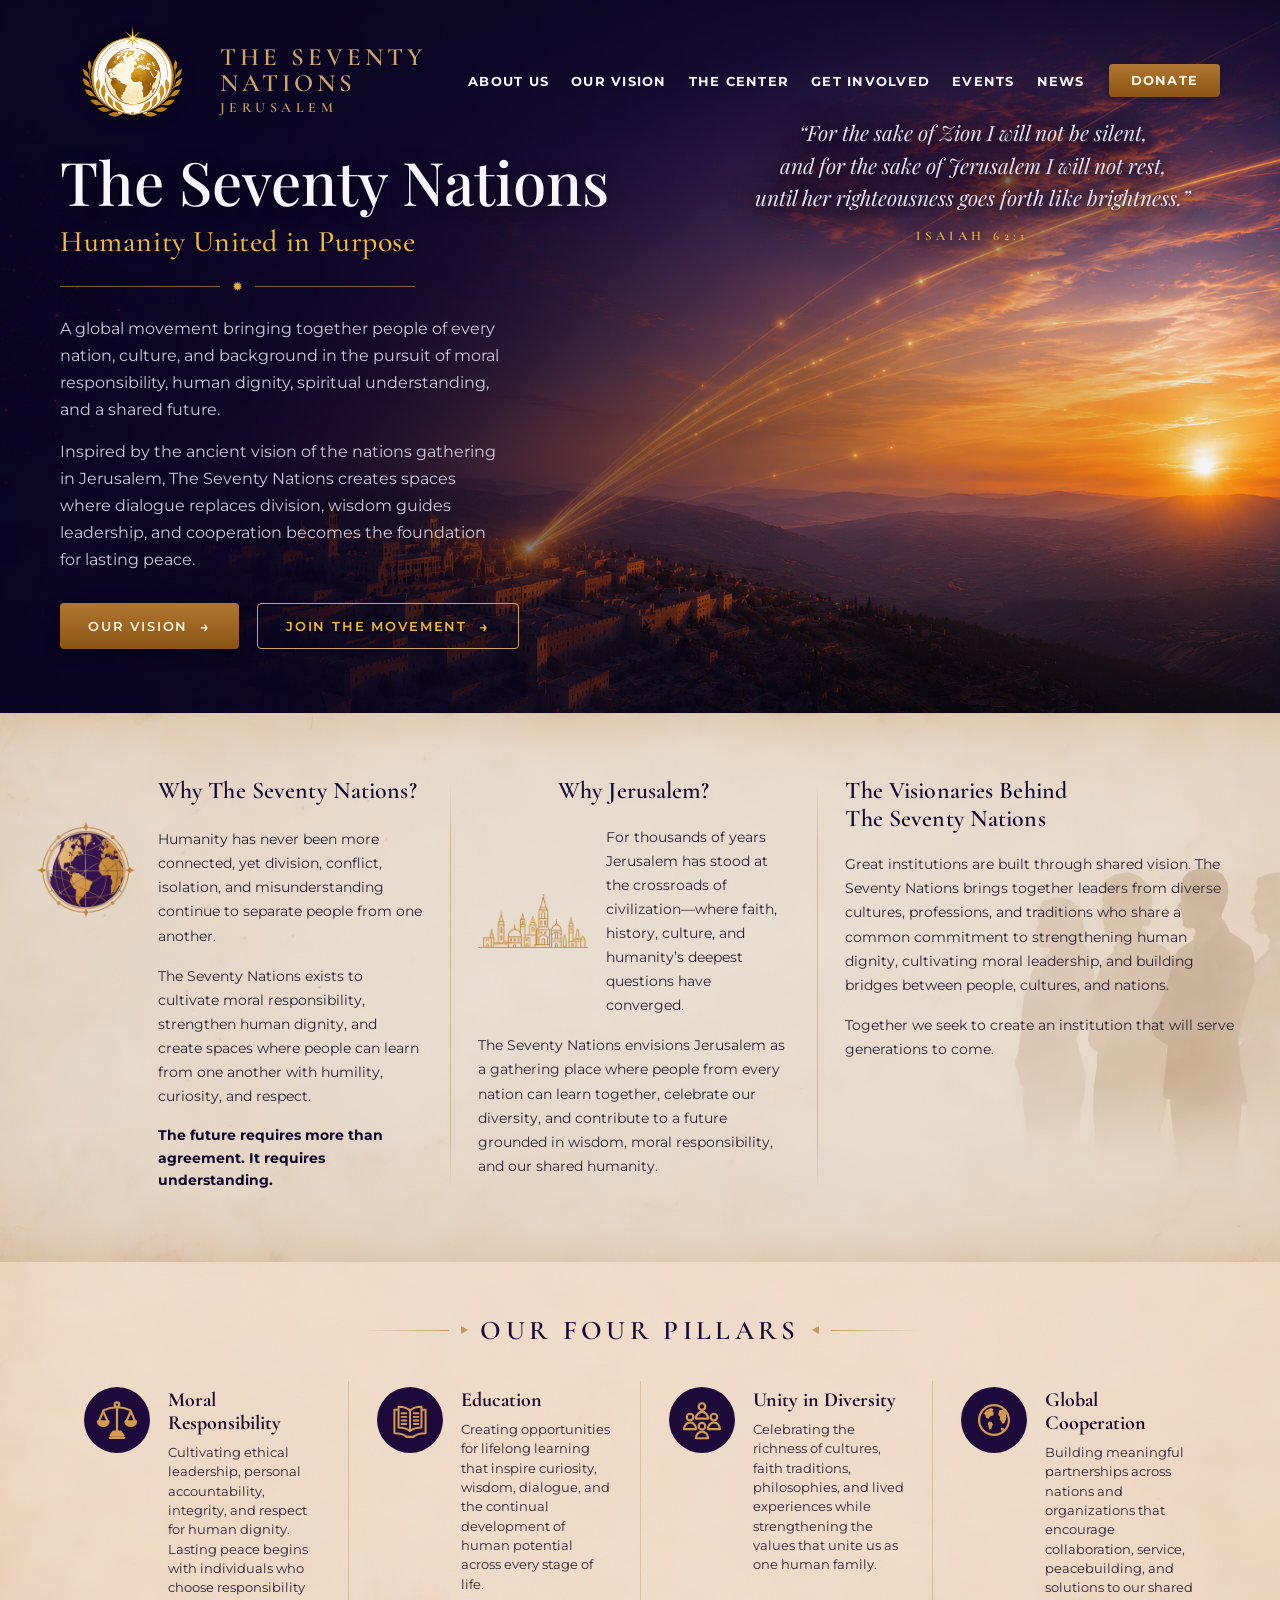
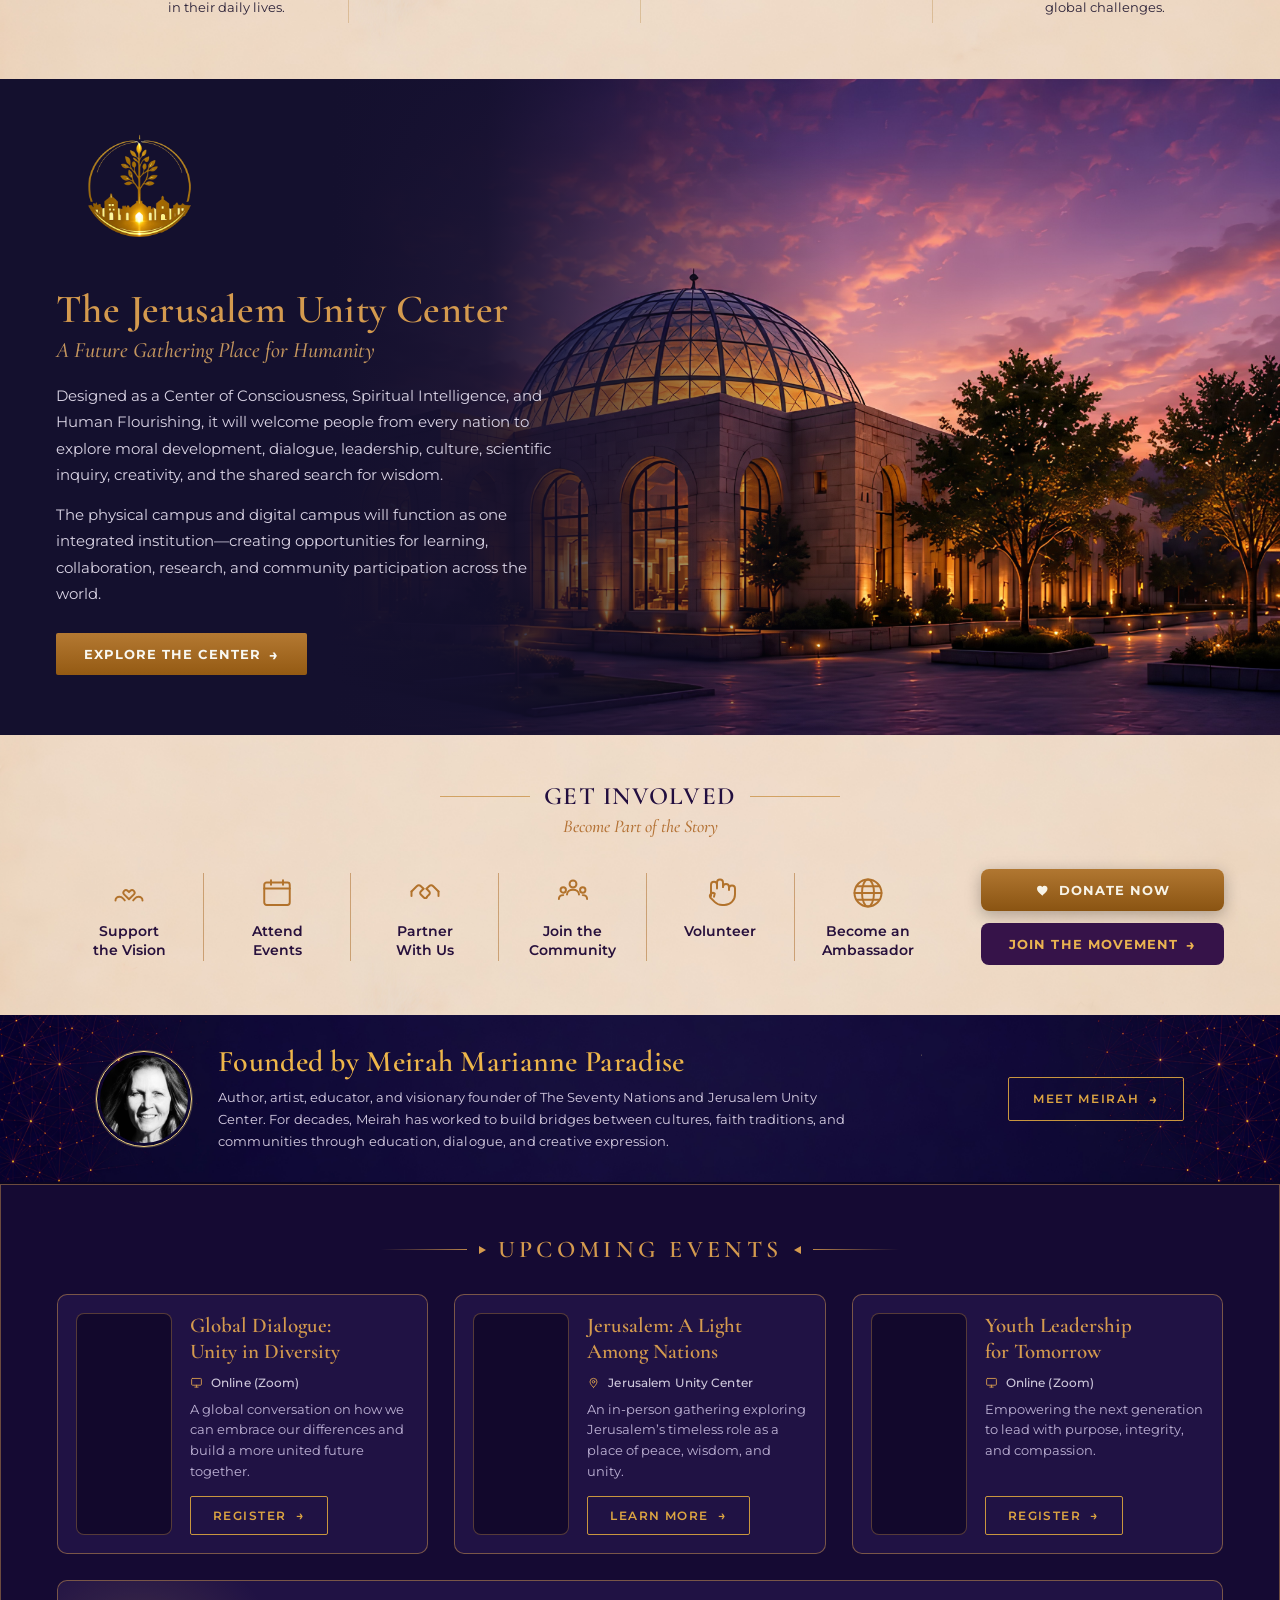
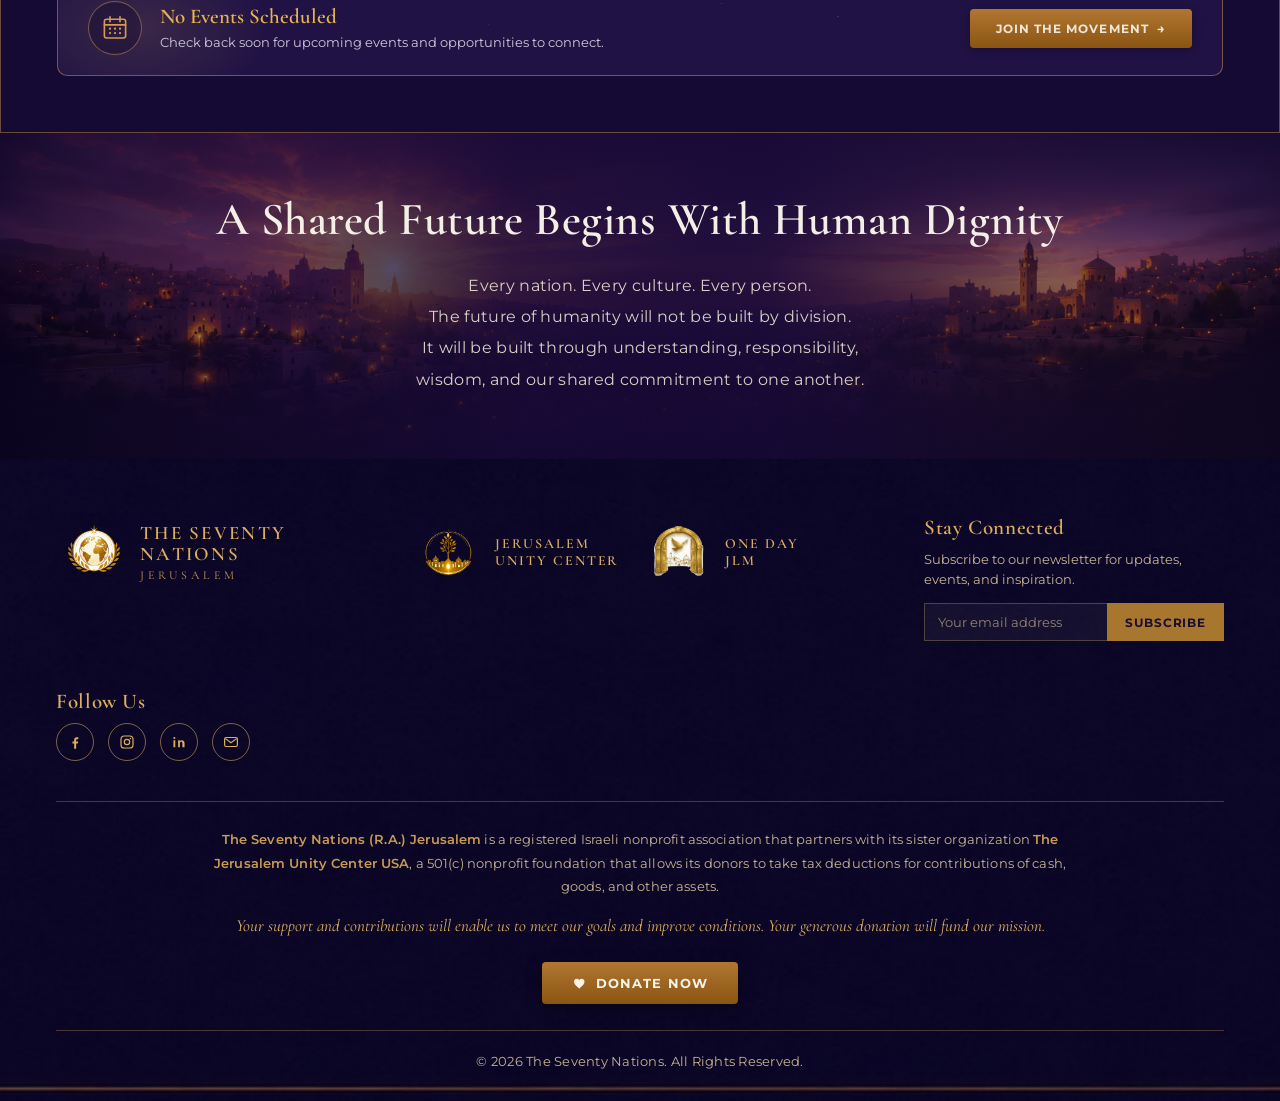
==== index.html @ e472b09e "favicon: install the emblem favicon + full icon set - Wire the client's assets/favicon.ico into the " ====
<!DOCTYPE html>
<html lang="en">
<head>
  <meta charset="UTF-8" />
  <meta name="viewport" content="width=device-width, initial-scale=1.0" />
  <title>The Seventy Nations &mdash; Humanity United in Purpose</title>

  <!-- Favicons -->
  <link rel="icon" href="assets/favicon.ico" sizes="any" />
  <link rel="icon" type="image/png" sizes="32x32" href="assets/favicon-32x32.png" />
  <link rel="icon" type="image/png" sizes="16x16" href="assets/favicon-16x16.png" />
  <link rel="apple-touch-icon" sizes="180x180" href="assets/apple-touch-icon.png" />
  <link rel="manifest" href="assets/site.webmanifest" />
  <meta name="theme-color" content="#0A0522" />

  <link rel="preconnect" href="https://fonts.googleapis.com" />
  <link rel="preconnect" href="https://fonts.gstatic.com" crossorigin />
  <link href="https://fonts.googleapis.com/css2?family=Cormorant+Garamond:ital,wght@0,400;0,500;0,600;0,700;1,400;1,500&family=Playfair+Display:ital,wght@0,400;0,500;0,600;0,700;1,400;1,500&family=Montserrat:wght@400;500;600;700&display=swap" rel="stylesheet" />
  <link rel="stylesheet" href="style.css" />
</head>
<body>
  <!-- ===================== HEADER ===================== -->
  <header class="site-header">
    <a class="brand" href="#home">
      <img class="brand__emblem" src="assets/the-seventy-nations-transparent-logo.png" alt="The Seventy Nations emblem" />
      <span class="brand__text">
        <span class="brand__title">The Seventy<br />Nations</span>
        <span class="brand__sub">Jerusalem</span>
      </span>
    </a>

    <nav class="main-nav">
      <ul class="main-nav__list">
        <li><a href="#vision">About Us</a></li>
        <li><a href="#vision">Our Vision</a></li>
        <li><a href="#the-center">The Center</a></li>
        <li><a href="#get-involved">Get Involved</a></li>
        <!-- Events links to the on-page section below; News still to be confirmed -->
        <li><a href="#events">Events</a></li>
        <li><a href="#">News</a></li>
      </ul>
      <a class="btn-donate" href="https://theseventynations.org/donate-now/">Donate</a>
    </nav>
  </header>

  <!-- ===================== HERO ===================== -->
  <section class="hero" id="home">
    <div class="hero__overlay"></div>

    <figure class="hero__quote">
      <blockquote>
        &ldquo;For the sake of Zion I will not be silent,<br />
        and for the sake of Jerusalem I will not rest,<br />
        until her righteousness goes forth like brightness.&rdquo;
      </blockquote>
      <figcaption>Isaiah 62:1</figcaption>
    </figure>

    <div class="hero__content">
      <h1 class="hero__title">The Seventy Nations</h1>
      <p class="hero__subtitle">Humanity United in Purpose</p>
      <div class="hero__rule"><span></span></div>
      <p class="hero__lede">
        A global movement bringing together people of every nation,
        culture, and background in the pursuit of moral responsibility,
        human dignity, spiritual understanding, and a shared future.
      </p>
      <p class="hero__lede">
        Inspired by the ancient vision of the nations gathering in
        Jerusalem, The Seventy Nations creates spaces where dialogue
        replaces division, wisdom guides leadership, and cooperation
        becomes the foundation for lasting peace.
      </p>
      <div class="hero__actions">
        <a class="btn btn--solid" href="#vision">Our Vision <span class="btn__arrow">&rarr;</span></a>
        <a class="btn btn--ghost js-join-movement" href="#footer">Join the Movement <span class="btn__arrow">&rarr;</span></a>
      </div>
    </div>
  </section>

  <!-- ============= SECTION 2 — WHY / VISIONARIES (parchment) ============= -->
  <section class="why" id="vision">
    <div class="why__inner">

      <!-- ---------- COLUMN 1 : Why The Seventy Nations? ---------- -->
      <div class="why__col why__col--globe">
        <h2 class="why__title why__title--globe">Why The Seventy Nations?</h2>
        <span class="why__icon why__icon--globe" aria-hidden="true">
          <img src="assets/why-the-seventy-nations-icon.png" alt="">
        </span>
        <div class="why__text">
          <p class="why__p">Humanity has never been more connected, yet division, conflict, isolation, and misunderstanding continue to separate people from one another.</p>
          <p class="why__p">The Seventy Nations exists to cultivate moral responsibility, strengthen human dignity, and create spaces where people can learn from one another with humility, curiosity, and respect.</p>
          <p class="why__emph">The future requires more than agreement. It requires understanding.</p>
        </div>
      </div>

      <!-- ---------- COLUMN 2 : Why Jerusalem? ---------- -->
      <div class="why__col why__col--jlm">
        <h2 class="why__title why__title--centered">Why Jerusalem?</h2>
        <div class="why__lede">
          <span class="why__icon why__icon--skyline" aria-hidden="true">
            <img src="assets/why-jerusalem-icon.png" alt="">
          </span>
          <p class="why__p">For thousands of years Jerusalem has stood at the crossroads of civilization&mdash;where faith, history, culture, and humanity&rsquo;s deepest questions have converged.</p>
        </div>
        <p class="why__p">The Seventy Nations envisions Jerusalem as a gathering place where people from every nation can learn together, celebrate our diversity, and contribute to a future grounded in wisdom, moral responsibility, and our shared humanity.</p>
      </div>

      <!-- ---------- COLUMN 3 : The Visionaries ---------- -->
      <div class="why__col">
        <h2 class="why__title">The Visionaries Behind<br>The Seventy Nations</h2>
        <div class="why__body">
          <p class="why__p">Great institutions are built through shared vision. The Seventy Nations brings together leaders from diverse cultures, professions, and traditions who share a common commitment to strengthening human dignity, cultivating moral leadership, and building bridges between people, cultures, and nations.</p>
          <p class="why__p">Together we seek to create an institution that will serve generations to come.</p>
        </div>
      </div>

    </div>
  </section>

  <!-- ====== SECTION 2C — OUR FOUR PILLARS (light parchment) ====== -->
  <section class="pillars" id="pillars">
    <div class="pillars__inner">

      <div class="pillars__head">
        <span class="pillars__line"></span>
        <span class="pillars__tip pillars__tip--r" aria-hidden="true"></span>
        <h2 class="pillars__title">Our Four Pillars</h2>
        <span class="pillars__tip pillars__tip--l" aria-hidden="true"></span>
        <span class="pillars__line"></span>
      </div>

      <ul class="pillars__grid">

        <!-- 1. Moral Responsibility — scales -->
        <li class="pillars__item">
          <span class="pillars__badge" aria-hidden="true">
            <svg viewBox="0 0 48 48" fill="none" stroke="currentColor" stroke-width="2.4" stroke-linecap="round" stroke-linejoin="round">
              <circle cx="24" cy="7.2" r="2.5"/>
              <path d="M24 9.7v27"/>
              <path d="M9 13.5c5-2.3 10-3.4 15-3.4s10 1.1 15 3.4"/>
              <path d="M9 14.5 4.2 25.5M9 14.5l4.8 11"/>
              <path d="M39 14.5l-4.8 11M39 14.5l4.8 11"/>
              <path d="M3.2 25.5a5.8 4.9 0 0 0 11.6 0Z" fill="currentColor"/>
              <path d="M33.2 25.5a5.8 4.9 0 0 0 11.6 0Z" fill="currentColor"/>
              <path d="M20 36.7h8l3 4.3H17Z" fill="currentColor"/>
              <path d="M16 43.4h16"/>
            </svg>
          </span>
          <div class="pillars__text">
            <h3 class="pillars__name">Moral Responsibility</h3>
            <p class="pillars__desc">Cultivating ethical leadership, personal accountability, integrity, and respect for human dignity. Lasting peace begins with individuals who choose responsibility in their daily lives.</p>
          </div>
        </li>

        <!-- 2. Education — open book -->
        <li class="pillars__item">
          <span class="pillars__badge" aria-hidden="true">
            <svg viewBox="0 0 48 48" fill="none" stroke="currentColor" stroke-width="2.2" stroke-linecap="round" stroke-linejoin="round">
              <path d="M24 13.5c-3.3-2.8-7.8-3.9-12.5-3.9v22.6c4.7 0 9.2 1.1 12.5 3.9 3.3-2.8 7.8-3.9 12.5-3.9V9.6c-4.7 0-9.2 1.1-12.5 3.9Z"/>
              <path d="M24 13.5v22.6"/>
              <path d="M11 12.7H7v25.8c5.6 0 10.4 1.2 13.6 3.9h6.8c3.2-2.7 8-3.9 13.6-3.9V12.7h-4"/>
              <g fill="currentColor" stroke="none">
                <rect x="13.8" y="15.6" width="7.2" height="2.1" rx="1"/>
                <rect x="13.8" y="19.5" width="7.2" height="2.1" rx="1"/>
                <rect x="13.8" y="23.4" width="7.2" height="2.1" rx="1"/>
                <rect x="13.8" y="27.3" width="7.2" height="2.1" rx="1"/>
                <rect x="27" y="15.6" width="7.2" height="2.1" rx="1"/>
                <rect x="27" y="19.5" width="7.2" height="2.1" rx="1"/>
                <rect x="27" y="23.4" width="7.2" height="2.1" rx="1"/>
                <rect x="27" y="27.3" width="7.2" height="2.1" rx="1"/>
              </g>
            </svg>
          </span>
          <div class="pillars__text">
            <h3 class="pillars__name">Education</h3>
            <p class="pillars__desc">Creating opportunities for lifelong learning that inspire curiosity, wisdom, dialogue, and the continual development of human potential across every stage of life.</p>
          </div>
        </li>

        <!-- 3. Unity in Diversity — people / group -->
        <li class="pillars__item">
          <span class="pillars__badge" aria-hidden="true">
            <svg viewBox="0 0 48 48" fill="none" stroke="currentColor" stroke-width="2.4" stroke-linecap="round" stroke-linejoin="round">
              <circle cx="24" cy="9.3" r="3.6"/>
              <path d="M17.4 22.4a6.6 7.2 0 0 1 13.2 0Z"/>
              <circle cx="11" cy="20.8" r="3.6"/>
              <path d="M4.4 33.9a6.6 7.2 0 0 1 13.2 0Z"/>
              <circle cx="37" cy="20.8" r="3.6"/>
              <path d="M30.4 33.9a6.6 7.2 0 0 1 13.2 0Z"/>
              <circle cx="24" cy="30.8" r="3.6"/>
              <path d="M17.4 43.9a6.6 7.2 0 0 1 13.2 0Z"/>
            </svg>
          </span>
          <div class="pillars__text">
            <h3 class="pillars__name">Unity in Diversity</h3>
            <p class="pillars__desc">Celebrating the richness of cultures, faith traditions, philosophies, and lived experiences while strengthening the values that unite us as one human family.</p>
          </div>
        </li>

        <!-- 4. Global Cooperation — globe -->
        <li class="pillars__item">
          <span class="pillars__badge" aria-hidden="true">
            <svg viewBox="0 0 48 48" fill="none" stroke="currentColor" stroke-width="2.4" stroke-linecap="round" stroke-linejoin="round">
              <circle cx="24" cy="24" r="16.3"/>
              <g fill="currentColor" stroke="none">
                <path d="M13.5 16c1.8-2.6 4.5-4.5 7.6-5.2l2.4 1.8-1.2 2.2 1.6 1.6-.9 2.8-3.3.9-1.8 2.6-2.8-1.1-.4-2.7-1.9-1.7Z"/>
                <path d="M18.5 25.5l3 .7 1.1 2.8-1.4 3.9-2.1 1.8-1.1-3.9-.5-2.8Z"/>
                <path d="M29.5 13.5l3.8-.9 3.1 2.1 1.5 3.1-1.1 1 .8 2.6-1.7 5-2.6 1.9-1.2-2.9-1.9-1.7.5-3.1-2.2-2.7 1-2.6Z"/>
                <path d="M31.5 32.8l2.4-.4 1.2 1.5-.8 1.9-2.4-.3Z"/>
              </g>
            </svg>
          </span>
          <div class="pillars__text">
            <h3 class="pillars__name">Global Cooperation</h3>
            <p class="pillars__desc">Building meaningful partnerships across nations and organizations that encourage collaboration, service, peacebuilding, and solutions to our shared global challenges.</p>
          </div>
        </li>

      </ul>
    </div>
  </section>

  <!-- ============= SECTION 3 — JERUSALEM UNITY CENTER ============= -->
  <section class="center" id="the-center">
    <div class="center__inner">
      <div class="center__panel">
        <span class="center__badge">
          <img src="assets/unity-center-transparent.png" alt="Jerusalem Unity Center" />
        </span>
        <h2 class="center__title">The Jerusalem Unity Center</h2>
        <p class="center__subtitle">A Future Gathering Place for Humanity</p>
        <p class="center__text">Designed as a Center of Consciousness, Spiritual Intelligence, and Human Flourishing, it will welcome people from every nation to explore moral development, dialogue, leadership, culture, scientific inquiry, creativity, and the shared search for wisdom.</p>
        <p class="center__text">The physical campus and digital campus will function as one integrated institution&mdash;creating opportunities for learning, collaboration, research, and community participation across the world.</p>
        <a class="center__btn" href="#the-center">Explore the Center <span class="center__btn-arrow">&rarr;</span></a>
      </div>
    </div>
  </section>

  <!-- ============= SECTION 4 — GET INVOLVED ============= -->
  <section class="involve" id="get-involved">
    <div class="involve__inner">

      <div class="involve__head">
        <span class="involve__line involve__line--l"></span>
        <h2 class="involve__title">Get Involved</h2>
        <span class="involve__line involve__line--r"></span>
      </div>
      <p class="involve__sub">Become Part of the Story</p>

      <div class="involve__row">
        <ul class="involve__items">
          <li class="involve__item">
            <span class="involve__icon">
              <svg viewBox="0 0 24 24" fill="none" stroke="currentColor" stroke-width="1.3" stroke-linecap="round" stroke-linejoin="round" aria-hidden="true">
                <path d="M12 11.4 11.1 10.5a1.7 1.7 0 0 0-2.4 2.4L12 16.2l3.3-3.3a1.7 1.7 0 0 0-2.4-2.4L12 11.4Z"/>
                <path d="M3 17c0-1.5 1.2-2.5 2.6-2.5 1 0 1.8.4 2.4 1.1l1.2 1.3M21 17c0-1.5-1.2-2.5-2.6-2.5-1 0-1.8.4-2.4 1.1l-1.2 1.3"/>
              </svg>
            </span>
            <span class="involve__label">Support<br>the Vision</span>
          </li>

          <li class="involve__item">
            <span class="involve__icon">
              <svg viewBox="0 0 24 24" fill="none" stroke="currentColor" stroke-width="1.3" stroke-linecap="round" stroke-linejoin="round" aria-hidden="true">
                <rect x="3.5" y="5" width="17" height="15" rx="1.6"/>
                <line x1="3.5" y1="9" x2="20.5" y2="9"/>
                <line x1="8" y1="3.5" x2="8" y2="6.5"/>
                <line x1="16" y1="3.5" x2="16" y2="6.5"/>
              </svg>
            </span>
            <span class="involve__label">Attend<br>Events</span>
          </li>

          <li class="involve__item">
            <span class="involve__icon">
              <svg viewBox="0 0 24 24" fill="none" stroke="currentColor" stroke-width="1.3" stroke-linecap="round" stroke-linejoin="round" aria-hidden="true">
                <path d="M3 11 6.5 7.5a2 2 0 0 1 2.8 0L11 9.2"/>
                <path d="M21 11 17.5 7.5a2 2 0 0 0-2.8 0L13 9.2"/>
                <path d="M11 9.2 9.2 11a1.4 1.4 0 0 0 0 2l2 2a1.4 1.4 0 0 0 2 0"/>
                <path d="M13 9.2 14.8 11a1.4 1.4 0 0 1 0 2l-1.6 1.6"/>
                <line x1="3" y1="11" x2="3" y2="14"/>
                <line x1="21" y1="11" x2="21" y2="14"/>
              </svg>
            </span>
            <span class="involve__label">Partner<br>With Us</span>
          </li>

          <li class="involve__item">
            <span class="involve__icon">
              <svg viewBox="0 0 24 24" fill="none" stroke="currentColor" stroke-width="1.3" stroke-linecap="round" stroke-linejoin="round" aria-hidden="true">
                <circle cx="12" cy="6" r="2.3"/>
                <path d="M8 13c0-2 1.8-3.2 4-3.2s4 1.2 4 3.2"/>
                <circle cx="5.5" cy="10" r="1.8"/>
                <path d="M2.6 16c0-1.6 1.2-2.6 2.9-2.6"/>
                <circle cx="18.5" cy="10" r="1.8"/>
                <path d="M21.4 16c0-1.6-1.2-2.6-2.9-2.6"/>
              </svg>
            </span>
            <span class="involve__label">Join the<br>Community</span>
          </li>

          <li class="involve__item">
            <span class="involve__icon">
              <svg viewBox="0 0 24 24" fill="none" stroke="currentColor" stroke-width="1.3" stroke-linecap="round" stroke-linejoin="round" aria-hidden="true">
                <path d="M18 10V8a2 2 0 0 0-2-2 2 2 0 0 0-2 2"/>
                <path d="M14 8V5a2 2 0 0 0-2-2 2 2 0 0 0-2 2v3"/>
                <path d="M10 9V6.5a2 2 0 0 0-2-2 2 2 0 0 0-2 2V14"/>
                <path d="M18 9a2 2 0 1 1 4 0v4a7 7 0 0 1-7 7h-1.5c-2.3 0-3.7-.7-4.9-1.9l-2.9-2.9a2 2 0 0 1 2.8-2.8L8 14.5"/>
              </svg>
            </span>
            <span class="involve__label">Volunteer</span>
          </li>

          <li class="involve__item">
            <span class="involve__icon">
              <svg viewBox="0 0 24 24" fill="none" stroke="currentColor" stroke-width="1.3" stroke-linecap="round" stroke-linejoin="round" aria-hidden="true">
                <circle cx="12" cy="12" r="9"/>
                <ellipse cx="12" cy="12" rx="4" ry="9"/>
                <line x1="3" y1="12" x2="21" y2="12"/>
                <path d="M4.5 7.5h15M4.5 16.5h15"/>
              </svg>
            </span>
            <span class="involve__label">Become an<br>Ambassador</span>
          </li>
        </ul>

        <div class="involve__actions">
          <a class="involve__donate" href="https://theseventynations.org/donate-now/">
            <svg class="donate-heart" viewBox="0 0 24 24" fill="currentColor" aria-hidden="true"><path d="M12 20.3l-1.4-1.3C6 14.9 3.2 12.3 3.2 9.1 3.2 6.5 5.2 4.5 7.8 4.5c1.5 0 2.9.7 3.8 1.8.9-1.1 2.3-1.8 3.8-1.8 2.6 0 4.6 2 4.6 4.6 0 3.2-2.8 5.8-7.4 9.9L12 20.3Z"/></svg>
            Donate Now
          </a>
          <a class="involve__btn js-join-movement" href="#footer">Join the Movement <span class="involve__btn-arrow">&rarr;</span></a>
        </div>
      </div>

    </div>
  </section>

  <!-- ============ SECTION 4.5 : FOUNDER STRIP — MEIRAH ============ -->
  <section class="founder" id="meirah">
    <div class="founder__inner">
      <div class="founder__main">
        <div class="founder__photo">
          <img src="assets/meirah-new-profile.png" alt="Meirah Marianne Paradise" loading="lazy" style="object-fit: cover; object-position: center 15%;">
        </div>
        <div class="founder__text">
          <h2 class="founder__title">Founded by Meirah Marianne Paradise</h2>
          <p class="founder__desc">Author, artist, educator, and visionary founder of The Seventy Nations and Jerusalem Unity Center. For decades, Meirah has worked to build bridges between cultures, faith traditions, and communities through education, dialogue, and creative expression.</p>
        </div>
      </div>
      <a class="founder__btn" href="https://meirah.org/" target="_blank" rel="noopener noreferrer">MEET MEIRAH <span class="founder__btn-arrow">&rarr;</span></a>
    </div>
  </section>

  <!-- ============ SECTION 4.75 : EVENTS ============ -->
  <section class="events" id="events">
    <div class="events__inner">

      <div class="events__head">
        <span class="events__line"></span>
        <span class="events__tip events__tip--r" aria-hidden="true"></span>
        <h2 class="events__title">Upcoming Events</h2>
        <span class="events__tip events__tip--l" aria-hidden="true"></span>
        <span class="events__line"></span>
      </div>

      <!-- Event cards (per assets/even-section-mockup.jpeg) -->
      <ul class="events__grid">

        <li class="events__card">
          <div class="events__tile events__tile--dialogue" aria-hidden="true"></div>
          <div class="events__body">
            <h3 class="events__name">Global Dialogue:<br>Unity in Diversity</h3>
            <ul class="events__meta">
              <li>
                <svg viewBox="0 0 24 24" fill="none" stroke="currentColor" stroke-width="1.7" stroke-linecap="round" stroke-linejoin="round" aria-hidden="true"><rect x="3" y="4.5" width="18" height="12.5" rx="1.6"/><line x1="9" y1="20.5" x2="15" y2="20.5"/><line x1="12" y1="17" x2="12" y2="20.5"/></svg>
                Online (Zoom)
              </li>
            </ul>
            <p class="events__desc">A global conversation on how we can embrace our differences and build a more united future together.</p>
            <a class="events__cta" href="#footer">Register <span class="events__cta-arrow">&rarr;</span></a>
          </div>
        </li>

        <li class="events__card">
          <div class="events__tile events__tile--jerusalem" aria-hidden="true"></div>
          <div class="events__body">
            <h3 class="events__name">Jerusalem: A Light<br>Among Nations</h3>
            <ul class="events__meta">
              <li>
                <svg viewBox="0 0 24 24" fill="none" stroke="currentColor" stroke-width="1.7" stroke-linecap="round" stroke-linejoin="round" aria-hidden="true"><path d="M12 21s-6.5-5.6-6.5-10.2A6.5 6.5 0 0 1 12 4.3a6.5 6.5 0 0 1 6.5 6.5C18.5 15.4 12 21 12 21Z"/><circle cx="12" cy="10.6" r="2.3"/></svg>
                Jerusalem Unity Center
              </li>
            </ul>
            <p class="events__desc">An in-person gathering exploring Jerusalem&rsquo;s timeless role as a place of peace, wisdom, and unity.</p>
            <a class="events__cta" href="#footer">Learn More <span class="events__cta-arrow">&rarr;</span></a>
          </div>
        </li>

        <li class="events__card">
          <div class="events__tile events__tile--youth" aria-hidden="true"></div>
          <div class="events__body">
            <h3 class="events__name">Youth Leadership<br>for Tomorrow</h3>
            <ul class="events__meta">
              <li>
                <svg viewBox="0 0 24 24" fill="none" stroke="currentColor" stroke-width="1.7" stroke-linecap="round" stroke-linejoin="round" aria-hidden="true"><rect x="3" y="4.5" width="18" height="12.5" rx="1.6"/><line x1="9" y1="20.5" x2="15" y2="20.5"/><line x1="12" y1="17" x2="12" y2="20.5"/></svg>
                Online (Zoom)
              </li>
            </ul>
            <p class="events__desc">Empowering the next generation to lead with purpose, integrity, and compassion.</p>
            <a class="events__cta" href="#footer">Register <span class="events__cta-arrow">&rarr;</span></a>
          </div>
        </li>

      </ul>

      <!-- No-events bar (per mockup; shown alone when nothing is scheduled) -->
      <div class="events__none">
        <div class="events__none-info">
          <span class="events__none-icon" aria-hidden="true">
            <svg viewBox="0 0 24 24" fill="none" stroke="currentColor" stroke-width="1.3" stroke-linecap="round" stroke-linejoin="round">
              <rect x="3.5" y="5" width="17" height="15" rx="1.8"/>
              <line x1="3.5" y1="9.5" x2="20.5" y2="9.5"/>
              <line x1="8" y1="3" x2="8" y2="7"/>
              <line x1="16" y1="3" x2="16" y2="7"/>
              <g fill="currentColor" stroke="none">
                <circle cx="8" cy="12.5" r="0.9"/><circle cx="12" cy="12.5" r="0.9"/><circle cx="16" cy="12.5" r="0.9"/>
                <circle cx="8" cy="16" r="0.9"/><circle cx="12" cy="16" r="0.9"/><circle cx="16" cy="16" r="0.9"/>
              </g>
            </svg>
          </span>
          <div class="events__none-text">
            <h3 class="events__none-title">No Events Scheduled</h3>
            <p class="events__none-sub">Check back soon for upcoming events and opportunities to connect.</p>
          </div>
        </div>
        <a class="events__none-btn js-join-movement" href="#footer">
          Join the Movement <span class="events__cta-arrow">&rarr;</span>
        </a>
      </div>

    </div>
  </section>

  <!-- ============ SECTION 5 : A SHARED FUTURE BANNER ============ -->
  <section class="future" id="future">
    <div class="future__inner">
      <h2 class="future__title">A Shared Future Begins With Human Dignity</h2>
      <p class="future__text">
        Every nation. Every culture. Every person.<br>
        The future of humanity will not be built by division.<br>
        It will be built through understanding, responsibility,<br>
        wisdom, and our shared commitment to one another.
      </p>
    </div>
  </section>

  <!-- ===================== FOOTER ===================== -->
  <footer class="footer" id="footer">
    <div class="footer__inner">

      <!-- ---- Top row : four areas ---- -->
      <div class="footer__top">

        <!-- 1. Brand crest -->
        <div class="footer__brand">
          <span class="footer__crest" aria-hidden="true">
            <img src="assets/the-seventy-nations-transparent-logo.png" alt="" />
          </span>
          <span class="footer__brand-text">
            <span class="footer__brand-name">THE SEVENTY<br>NATIONS</span>
            <span class="footer__brand-sub">JERUSALEM</span>
          </span>
        </div>

        <!-- 2. Sub-brands -->
        <div class="footer__marks">
          <div class="footer__mark">
            <span class="footer__mark-icon" aria-hidden="true">
              <img src="assets/jerusalem-unity-center-transparent-logo.png" alt="" />
            </span>
            <span class="footer__mark-text">JERUSALEM<br>UNITY CENTER</span>
          </div>
          <div class="footer__mark">
            <span class="footer__mark-icon" aria-hidden="true">
              <img src="assets/one-day-jlm-transparent-logo.png" alt="" />
            </span>
            <span class="footer__mark-text">ONE DAY<br>JLM</span>
          </div>
        </div>

        <!-- 3. Stay Connected -->
        <div class="footer__connect">
          <h3 class="footer__label">Stay Connected</h3>
          <p class="footer__connect-text">Subscribe to our newsletter for updates,<br> events, and inspiration.</p>
          <div class="footer__subscribe">
            <input class="footer__input" type="email" placeholder="Your email address" aria-label="Your email address" />
            <button class="footer__sub-btn" type="button">SUBSCRIBE</button>
          </div>
        </div>

        <!-- 4. Follow Us -->
        <div class="footer__follow">
          <h3 class="footer__label">Follow Us</h3>
          <div class="footer__social">
            <a class="footer__social-btn" href="https://www.facebook.com/profile.php?id=61590501373845" target="_blank" rel="noopener noreferrer" aria-label="Facebook">
              <svg viewBox="0 0 24 24" width="16" height="16" fill="currentColor"><path d="M13.5 21v-7h2.3l.4-2.7h-2.7V9.5c0-.8.2-1.3 1.4-1.3h1.4V5.8c-.3 0-1.1-.1-2-.1-2 0-3.4 1.2-3.4 3.5v2H8.6V14h2.3v7h2.6Z"/></svg>
            </a>
            <a class="footer__social-btn" href="https://www.instagram.com/meirahlight" target="_blank" rel="noopener noreferrer" aria-label="Instagram">
              <svg viewBox="0 0 24 24" width="16" height="16" fill="none" stroke="currentColor" stroke-width="1.6"><rect x="4" y="4" width="16" height="16" rx="4.5"/><circle cx="12" cy="12" r="3.6"/><circle cx="16.6" cy="7.4" r="1" fill="currentColor" stroke="none"/></svg>
            </a>
            <a class="footer__social-btn" href="https://www.linkedin.com/in/meirah-marianne-paradise-b34072191/" target="_blank" rel="noopener noreferrer" aria-label="LinkedIn">
              <svg viewBox="0 0 24 24" width="16" height="16" fill="currentColor"><path d="M7 9.5H4.6V19H7V9.5ZM5.8 5.3a1.4 1.4 0 1 0 0 2.8 1.4 1.4 0 0 0 0-2.8ZM19.4 19v-5.2c0-2.8-1.5-4.1-3.5-4.1a3 3 0 0 0-2.7 1.5V9.5H10.8c0 .7 0 9.5 0 9.5h2.4v-5.3c0-.3 0-.6.1-.8.2-.5.7-1.1 1.6-1.1 1.1 0 1.6.9 1.6 2.1V19h2.3Z"/></svg>
            </a>
            <a class="footer__social-btn" href="mailto:info@theseventynations.org" aria-label="Email">
              <svg viewBox="0 0 24 24" width="16" height="16" fill="none" stroke="currentColor" stroke-width="1.6"><rect x="3.5" y="6" width="17" height="12" rx="2"/><path d="m4.5 7.5 7.5 5.5 7.5-5.5"/></svg>
            </a>
          </div>
        </div>

      </div>

      <!-- ---- Nonprofit / tax-deductibility statement ---- -->
      <div class="footer__legal">
        <p class="footer__legal-text">
          <strong class="footer__legal-org">The Seventy Nations (R.A.) Jerusalem</strong> is a registered
          Israeli nonprofit association that partners with its sister organization
          <strong class="footer__legal-org">The Jerusalem Unity Center USA</strong>, a 501(c) nonprofit
          foundation that allows its donors to take tax deductions for contributions of cash,
          goods, and other assets.
        </p>
        <p class="footer__legal-note">
          Your support and contributions will enable us to meet our goals and improve conditions.
          Your generous donation will fund our mission.
        </p>
        <a class="footer__donate" href="https://theseventynations.org/donate-now/">
          <svg class="donate-heart" viewBox="0 0 24 24" fill="currentColor" aria-hidden="true"><path d="M12 20.3l-1.4-1.3C6 14.9 3.2 12.3 3.2 9.1 3.2 6.5 5.2 4.5 7.8 4.5c1.5 0 2.9.7 3.8 1.8.9-1.1 2.3-1.8 3.8-1.8 2.6 0 4.6 2 4.6 4.6 0 3.2-2.8 5.8-7.4 9.9L12 20.3Z"/></svg>
          Donate Now
        </a>
      </div>

      <!-- ---- Bottom bar ---- -->
      <div class="footer__bottom">
        <p class="footer__copy">&copy; 2026 The Seventy Nations. All Rights Reserved.</p>
      </div>

    </div>
  </footer>

  <!-- ===================== JOIN THE MOVEMENT — POPUP ===================== -->
  <div class="jm-modal" id="join-modal" aria-hidden="true">
    <div class="jm-modal__overlay" data-jm-close></div>

    <div class="jm-modal__dialog" role="dialog" aria-modal="true" aria-labelledby="jm-title">
      <button class="jm-modal__close" type="button" aria-label="Close" data-jm-close>&times;</button>

      <!-- ---- Form view ---- -->
      <div class="jm-modal__view" data-jm-view="form">
        <div class="jm-modal__head">
          <span class="jm-modal__eyebrow">The Seventy Nations &middot; Jerusalem</span>
          <h2 class="jm-modal__title" id="jm-title">Join the Movement</h2>
          <p class="jm-modal__intro">
            Become part of a growing global community dedicated to unity, ethical leadership,
            human dignity, and cooperation among the nations. Complete the form below to receive
            updates, learn about upcoming programs and events, explore partnership opportunities,
            or share how you would like to become involved.
          </p>
        </div>

        <form class="jm-form" id="jm-form">
          <div class="jm-form__grid">
            <div class="jm-field">
              <label for="jm-first">First Name <span class="jm-req">*</span></label>
              <input id="jm-first" name="first_name" type="text" required autocomplete="given-name" />
            </div>
            <div class="jm-field">
              <label for="jm-last">Last Name <span class="jm-req">*</span></label>
              <input id="jm-last" name="last_name" type="text" required autocomplete="family-name" />
            </div>
            <div class="jm-field">
              <label for="jm-email">Email Address <span class="jm-req">*</span></label>
              <input id="jm-email" name="email" type="email" required autocomplete="email" />
            </div>
            <div class="jm-field">
              <label for="jm-phone">Phone Number <span class="jm-opt">(optional)</span></label>
              <input id="jm-phone" name="phone" type="tel" autocomplete="tel" />
            </div>
            <div class="jm-field">
              <label for="jm-country">Country <span class="jm-req">*</span></label>
              <input id="jm-country" name="country" type="text" required autocomplete="country-name" />
            </div>
            <div class="jm-field">
              <label for="jm-org">Organization <span class="jm-opt">(optional)</span></label>
              <input id="jm-org" name="organization" type="text" autocomplete="organization" />
            </div>
            <div class="jm-field jm-field--full">
              <label for="jm-interest">Area of Interest <span class="jm-req">*</span></label>
              <select id="jm-interest" name="area_of_interest" required>
                <option value="" disabled selected>Please select&hellip;</option>
                <option>Attend an Event</option>
                <option>Volunteer</option>
                <option>Educational Programs</option>
                <option>Partnership or Collaboration</option>
                <option>Sponsorship or Donation</option>
                <option>Media or Speaking Inquiry</option>
                <option>General Information</option>
                <option>Other</option>
              </select>
            </div>
            <div class="jm-field jm-field--full">
              <label for="jm-message">How would you like to become involved?</label>
              <textarea id="jm-message" name="message" rows="4"></textarea>
            </div>
          </div>

          <!-- honeypot spam trap — hidden from real visitors -->
          <div class="jm-hp" aria-hidden="true">
            <label>Leave this field empty
              <input type="text" name="website" tabindex="-1" autocomplete="off" />
            </label>
          </div>

          <label class="jm-consent">
            <input type="checkbox" name="consent" required />
            <span>I agree to be contacted by The Seventy Nations Jerusalem Foundation regarding programs, events, and opportunities. <span class="jm-req">*</span></span>
          </label>

          <!-- BACKEND (final step): reCAPTCHA widget goes here + POST submission
               to the foundation email / secure storage before showing the thanks view. -->

          <button class="jm-submit" type="submit">Submit Inquiry <span class="jm-submit__arrow">&rarr;</span></button>
        </form>
      </div>

      <!-- ---- Thank-you view ---- -->
      <div class="jm-modal__view jm-modal__view--thanks" data-jm-view="thanks" hidden>
        <span class="jm-thanks__mark" aria-hidden="true">&#10022;</span>
        <h2 class="jm-modal__title">Thank you for joining the movement.</h2>
        <p class="jm-modal__intro">Your inquiry has been received. A member of our team will contact you as soon as possible.</p>
        <button class="jm-submit jm-submit--ghost" type="button" data-jm-close>Close</button>
      </div>
    </div>
  </div>

  <script>
    (function () {
      var modal = document.getElementById('join-modal');
      if (!modal) return;
      var dialog = modal.querySelector('.jm-modal__dialog');
      var form = document.getElementById('jm-form');
      var formView = modal.querySelector('[data-jm-view="form"]');
      var thanksView = modal.querySelector('[data-jm-view="thanks"]');
      var lastFocused = null;

      function open(e) {
        if (e) e.preventDefault();
        lastFocused = document.activeElement;
        formView.hidden = false;
        thanksView.hidden = true;
        modal.classList.add('is-open');
        modal.setAttribute('aria-hidden', 'false');
        document.body.style.overflow = 'hidden';
        dialog.scrollTop = 0;
        document.addEventListener('keydown', onKey);
        setTimeout(function () { var f = document.getElementById('jm-first'); if (f) f.focus(); }, 40);
      }
      function close() {
        modal.classList.remove('is-open');
        modal.setAttribute('aria-hidden', 'true');
        document.body.style.overflow = '';
        document.removeEventListener('keydown', onKey);
        if (lastFocused && lastFocused.focus) lastFocused.focus();
      }
      function onKey(e) {
        if (e.key === 'Escape') { close(); return; }
        if (e.key !== 'Tab') return;
        var items = dialog.querySelectorAll('a[href],button:not([disabled]),input:not([disabled]),select:not([disabled]),textarea:not([disabled])');
        items = Array.prototype.filter.call(items, function (el) { return el.offsetParent !== null; });
        if (!items.length) return;
        var first = items[0], last = items[items.length - 1];
        if (e.shiftKey && document.activeElement === first) { e.preventDefault(); last.focus(); }
        else if (!e.shiftKey && document.activeElement === last) { e.preventDefault(); first.focus(); }
      }

      document.querySelectorAll('.js-join-movement').forEach(function (btn) {
        btn.addEventListener('click', open);
      });
      modal.querySelectorAll('[data-jm-close]').forEach(function (el) {
        el.addEventListener('click', close);
      });

      form.addEventListener('submit', function (e) {
        e.preventDefault();
        // honeypot: a real user never fills this — silently drop if present
        var hp = form.querySelector('input[name="website"]');
        if (hp && hp.value) { close(); return; }
        // NOTE (final step): send the form data to the foundation email / secure
        // storage and verify reCAPTCHA here before showing the thank-you view.
        formView.hidden = true;
        thanksView.hidden = false;
        dialog.scrollTop = 0;
        form.reset();
        var cb = thanksView.querySelector('[data-jm-close]');
        if (cb) cb.focus();
      });
    })();
  </script>
</body>
</html>
---- style.css ----
/* ===================================================================
   The Seventy Nations — Header + Hero
   Colors extracted directly from assets/mockup-full.png
   =================================================================== */
:root {
  --purple-deep:   #0A0522;  /* far-left hero background        */
  --purple-base:   #07051E;  /* darkest nav / emblem ground     */
  --purple-mid:    #1E1038;  /* gradient mid / nav right tone   */
  --gold:          #F2B83A;  /* bright gold — subheading/accents (mockup-sampled) */
  --gold-soft:     #D0A56B;  /* logo / muted gold               */
  --gold-btn-1:    #B17731;  /* button gradient top (mockup-sampled) */
  --gold-btn-2:    #8A5412;  /* button gradient bottom (mockup-sampled) */
  --btn-text:      #F7F3E7;  /* warm white button text (mockup-sampled) */
  --white:         #F8F5FF;  /* heading white                   */
  --text-muted:    #CFC9DC;  /* paragraph lavender-grey         */
  --nav-text:      #ECE7F4;  /* nav links                       */
  --quote-text:    #E7DEF1;  /* isaiah quote                    */

  /* --- Section 2 (Why / Visionaries parchment) — extracted from mockup --- */
  --s2-cream:      #EFE6D6;  /* parchment background fallback   */
  --s2-ink:        #170936;  /* serif column headings (mockup-sampled) */
  --s2-body:       #2C2238;  /* dark-navy body paragraphs       */
  --s2-emph:       #13062E;  /* bold emphasized line (mockup-sampled) */
  --s2-gold-icon:  #C8964A;  /* line-art globe / skyline stroke */
  --s2-line:       #C49A5E;  /* thin vertical gold dividers     */
  --s2-btn:        #2D0E45;  /* solid navy button fill          */
  --s2-btn-text:   #F4D27A;  /* gold button text                */

  /* --- Section 3 (Jerusalem Unity Center) — extracted from mockup --- */
  --s3-navy:       #14102E;  /* solid navy panel base           */
  --s3-navy-edge:  #0C0820;  /* deepest left edge               */
  --s3-gold:       #D49A4E;  /* serif heading gold              */
  --s3-gold-soft:  #C3955E;  /* italic subheading gold          */
  --s3-cream:      #D9D3E4;  /* paragraph cream/lavender        */
  --s3-btn:        #C8A04A;  /* solid gold button fill          */
  --s3-btn-dark:   #2A1606;  /* button dark text                */

  /* --- Section 4 (Get Involved) — extracted from mockup --- */
  --s4-cream:      #EFE3D6;  /* parchment strip background       */
  --s4-title:      #220E3F;  /* dark navy serif heading (mockup-sampled) */
  --s4-gold:       #B2722B;  /* line-art icons gold (mockup-sampled) */
  --s4-gold-soft:  #B47235;  /* italic subheading gold (mockup-sampled) */
  --s4-line:       #D2A263;  /* flanking heading lines (mockup-sampled) */
  --s4-divider:    rgba(167, 102, 32, 0.5); /* vertical item dividers (mockup-sampled) */
  --s4-label:      #27103C;  /* dark-navy item labels (mockup-sampled) */
  --s4-btn:        #361349;  /* solid deep-purple button fill (mockup-sampled) */
  --s4-btn-text:   #EAB351;  /* button gold text (mockup-sampled) */

  /* ---- Section 5 : A Shared Future banner ---- */
  --s5-navy:       #14102E;  /* overlay navy/purple dimmer        */
  --s5-navy-warm:  #2A1A3A;  /* warm sunset edge of overlay       */
  --s5-heading:    #F4EFE6;  /* cream/white heading               */
  --s5-text:       #D8D0C4;  /* cream paragraph text              */

  /* ---- Footer — extracted from mockup --- */
  --ft-navy:        #0B0626;  /* footer navy base                 */
  --ft-gold:        #DCAE5E;  /* labels / icons / serif crest     */
  --ft-gold-soft:   #C99A52;  /* secondary gold serif text        */
  --ft-btn:         #A8772F;  /* solid SUBSCRIBE button gold (muted) */
  --ft-btn-text:    #1A0E2E;  /* dark navy text on button         */
  --ft-muted:       #C7B493;  /* muted cream-gold body / copyright*/
  --ft-line:        rgba(220, 174, 94, 0.30); /* gold dividers    */
  --ft-ring:        rgba(220, 174, 94, 0.55); /* social icon rings*/
}

* { margin: 0; padding: 0; box-sizing: border-box; }

html { scroll-behavior: smooth; }

/* offset anchor targets so the fixed header doesn't overlap headings */
#home,
#vision,
#pillars,
#the-center,
#get-involved,
#meirah,
#events,
#future,
#footer { scroll-margin-top: 90px; }

body {
  font-family: "Montserrat", sans-serif;
  background: var(--purple-deep);
  color: var(--white);
  -webkit-font-smoothing: antialiased;
  text-rendering: optimizeLegibility;
}

a { text-decoration: none; color: inherit; }
ul { list-style: none; }

/* ===================== HEADER ===================== */
.site-header {
  position: absolute;
  top: 0; left: 0; right: 0;
  z-index: 10;
  display: flex;
  align-items: center;
  justify-content: space-between;
  padding: 8px 60px;
}

.brand {
  display: flex;
  align-items: center;
  gap: 15px;
}

.brand__emblem {
  /* Sized to match assets/mockup-full.png, where the crest reads ~92px tall in
     the 1536px-wide comp — a large, prominent header mark on par with the
     Jerusalem Unity Center site. Uses the-seventy-nations-transparent-logo.png
     (the same master logo as the footer crest); its artwork occupies only ~62%
     of the 1024x1024 canvas, so the height is scaled up by ~1.61x versus a tight
     crop to keep the visible mark at the intended ~90px. */
  height: 145px;
  width: auto;
  display: block;
  filter: drop-shadow(0 2px 6px rgba(0, 0, 0, 0.5));
}

.brand__text {
  display: flex;
  flex-direction: column;
  justify-content: center;
}

.brand__title {
  font-family: "Cormorant Garamond", serif;
  font-weight: 600;
  font-size: 25px;
  line-height: 1.02;
  letter-spacing: 0.16em;
  text-transform: uppercase;
  color: var(--gold-soft);
}

.brand__sub {
  font-family: "Cormorant Garamond", serif;
  font-weight: 600;
  font-size: 14px;
  letter-spacing: 0.32em;
  text-transform: uppercase;
  color: var(--gold-soft);
  margin-top: 3px;
}

/* ---- Nav ---- */
.main-nav {
  display: flex;
  align-items: center;
  gap: 24px;
}

.main-nav__list {
  display: flex;
  align-items: center;
  gap: 22px;
}

.main-nav__list a {
  font-family: "Montserrat", sans-serif;
  font-weight: 700;
  font-size: 12.5px;
  letter-spacing: 0.1em;
  text-transform: uppercase;
  white-space: nowrap;
  color: #F3F4F7;
  transition: color 0.2s ease;
}

.main-nav__list a:hover { color: var(--gold); }

.btn-donate {
  font-family: "Montserrat", sans-serif;
  font-weight: 700;
  font-size: 12.5px;
  letter-spacing: 0.1em;
  text-transform: uppercase;
  white-space: nowrap;
  color: var(--btn-text);
  background: linear-gradient(180deg, var(--gold-btn-1) 0%, var(--gold-btn-2) 100%);
  padding: 9px 22px;
  border-radius: 4px;
  box-shadow: 0 2px 10px rgba(0, 0, 0, 0.35);
  transition: filter 0.2s ease;
}

.btn-donate:hover { filter: brightness(1.08); }

/* ===================== HERO ===================== */
.hero {
  position: relative;
  min-height: 600px;
  background-color: var(--purple-deep);
  background-image: url("assets/new-hero-bg-high-res.png");
  /* the new artwork is full-bleed: deep purple + constellation motif on the
     left, Jerusalem cityscape lower-left, sun on the right at ~63% height.
     cover + "center 70%" crops mostly empty purple sky off the top and keeps
     the cityscape base and sun disc in frame on wide viewports. */
  background-size: cover;
  background-position: center 70%;
  background-repeat: no-repeat;
  overflow: hidden;
}

/* dark purple gradient overlay: dense left -> sunset reveal right.
   the new artwork is already deep purple on the left, so the left band is
   semi-opaque (not solid) — text keeps full contrast while the constellation
   motif in the image still ghosts through */
.hero__overlay {
  position: absolute;
  inset: 0;
  background:
    linear-gradient(
      100deg,
      rgba(10, 5, 34, 0.88) 0%,
      rgba(10, 5, 34, 0.80) 22%,
      rgba(11, 5, 36, 0.62) 38%,
      rgba(14, 7, 44, 0.38) 54%,
      rgba(18, 9, 50, 0.14) 72%,
      rgba(22, 11, 56, 0.05) 90%,
      rgba(24, 12, 58, 0.02) 100%
    ),
    linear-gradient(
      180deg,
      rgba(7, 5, 24, 0.55) 0%,
      rgba(7, 5, 24, 0) 22%,
      rgba(7, 5, 24, 0) 78%,
      rgba(7, 5, 24, 0.25) 100%
    );
}

/* ---- Isaiah quote (top-right) ---- */
.hero__quote {
  position: absolute;
  top: 116px;
  right: 90px;
  z-index: 3;
  text-align: center;
  max-width: 460px;
}

/* soft purple pool behind the quote: the light streams in the new artwork
   pass right under the quote's last line, so give it a localized dim halo */
.hero__quote::before {
  content: "";
  position: absolute;
  z-index: -1;
  inset: -46px -70px -52px;
  background: radial-gradient(
    closest-side,
    rgba(10, 5, 34, 0.45),
    rgba(10, 5, 34, 0.24) 55%,
    rgba(10, 5, 34, 0) 100%
  );
}

.hero__quote blockquote {
  font-family: "Playfair Display", serif;
  font-style: italic;
  font-weight: 400;
  font-size: 21px;
  line-height: 1.55;
  color: var(--quote-text);
  text-shadow: 0 2px 10px rgba(7, 5, 24, 0.9), 0 0 28px rgba(7, 5, 24, 0.7);
}

.hero__quote figcaption {
  margin-top: 14px;
  font-family: "Cormorant Garamond", serif;
  font-weight: 600;
  font-size: 13px;
  letter-spacing: 0.34em;
  text-transform: uppercase;
  color: var(--gold);
  text-shadow: 0 2px 10px rgba(7, 5, 24, 0.95), 0 0 22px rgba(7, 5, 24, 0.8);
}

/* ---- Left content ---- */
.hero__content {
  position: relative;
  z-index: 3;
  max-width: 620px;
  padding: 150px 60px 64px;
  display: flex;
  flex-direction: column;
  justify-content: center;
}

.hero__title {
  font-family: "Playfair Display", serif;
  font-weight: 500;
  font-size: 60px;
  line-height: 1.05;
  white-space: nowrap;
  color: var(--white);
  text-shadow: 0 2px 18px rgba(0, 0, 0, 0.45);
}

.hero__subtitle {
  font-family: "Cormorant Garamond", serif;
  font-weight: 500;
  font-style: normal;
  font-size: 30px;
  letter-spacing: 0.02em;
  color: var(--gold);
  margin-top: 10px;
}

/* mockup ornament: thin gold line — sun/star burst — thin gold line,
   spanning the width of the subtitle */
.hero__rule {
  display: flex;
  align-items: center;
  gap: 12px;
  max-width: 355px;
  margin: 20px 0 22px;
}

.hero__rule::before,
.hero__rule::after {
  content: "";
  flex: 1 1 0;
  height: 1px;
  background: rgba(229, 173, 60, 0.55);   /* sampled from mockup accent line */
}

.hero__rule span {
  display: block;
  line-height: 1;
  font-size: 13px;
  color: #E5AD3C;                         /* sampled from mockup star ornament */
}

.hero__rule span::before {
  content: "\2739";                       /* twelve-pointed star burst */
}

.hero__lede {
  font-family: "Montserrat", sans-serif;
  font-weight: 400;
  font-size: 15.5px;
  line-height: 1.75;
  color: var(--text-muted);
  max-width: 440px;
}

.hero__lede + .hero__lede { margin-top: 14px; }

/* ---- Buttons ---- */
.hero__actions {
  display: flex;
  gap: 18px;
  margin-top: 30px;
}

.btn {
  display: inline-flex;
  align-items: center;
  gap: 12px;
  font-family: "Montserrat", sans-serif;
  font-weight: 600;
  font-size: 13px;
  letter-spacing: 0.14em;
  text-transform: uppercase;
  padding: 14px 28px;
  border-radius: 4px;
  transition: all 0.22s ease;
}

.btn__arrow { font-size: 15px; line-height: 1; }

.btn--solid {
  color: var(--btn-text);
  background: linear-gradient(180deg, var(--gold-btn-1) 0%, var(--gold-btn-2) 100%);
  box-shadow: 0 4px 16px rgba(0, 0, 0, 0.3);
}

.btn--solid:hover { filter: brightness(1.08); transform: translateY(-1px); }

.btn--ghost {
  color: var(--gold);
  background: transparent;
  border: 1px solid var(--gold-soft);
}

.btn--ghost:hover {
  background: rgba(227, 188, 130, 0.1);
  border-color: var(--gold);
}

/* ===================== RESPONSIVE ===================== */
@media (max-width: 1249px) {
  /* narrower viewports crop the image sides; 60% keeps the cityscape and the
     light streams in frame with the sun's glow still entering from the right */
  .hero { background-position: 60% 70%; }
}

@media (max-width: 1100px) {
  .site-header { padding: 6px 32px; }
  .main-nav { gap: 24px; }
  .main-nav__list { gap: 22px; }
  .hero__quote { top: 110px; right: 32px; max-width: 360px; }
  .hero__quote blockquote { font-size: 18px; }
  .hero__content { padding-left: 32px; padding-right: 32px; }
  .hero__title { font-size: 54px; }
}

/* ============ MOBILE — header + hero (max-width: 768px) ============ */
@media (max-width: 768px) {
  html, body { overflow-x: hidden; }

  /* ---- Header ---- */
  .site-header { padding: 6px 20px; }
  .main-nav__list { display: none; }
  .brand { gap: 12px; }
  .brand__emblem { height: 116px; }
  .brand__title { font-size: 20px; }
  .brand__sub { font-size: 12px; letter-spacing: 0.28em; }
  .btn-donate { font-size: 12px; padding: 10px 18px; }

  /* ---- Hero ---- */
  .hero {
    background-size: cover;
    background-repeat: no-repeat;
    /* on tall narrow screens only ~25% of the image width fits; 42% centres
       the window on the cityscape and the burst where the light streams rise,
       with the sky's purple-to-gold gradient above */
    background-position: 42% center;
  }
  /* portrait overlay: dark bands top & bottom so quote and content stay legible,
     lighter middle so the skyline still reads through */
  .hero__overlay {
    background: linear-gradient(
      180deg,
      rgba(7, 5, 24, 0.88) 0%,
      rgba(9, 6, 30, 0.68) 28%,
      rgba(10, 5, 34, 0.55) 52%,
      rgba(10, 5, 34, 0.80) 80%,
      rgba(7, 5, 24, 0.94) 100%
    );
  }
  .hero__quote {
    position: static;
    max-width: 430px;
    margin: 0 auto;
    padding: 104px 24px 0;
    text-align: center;
  }
  /* mobile's full-width top gradient band already dims the sky behind the
     quote; the desktop halo would mis-anchor on a static element anyway */
  .hero__quote::before { display: none; }
  .hero__quote blockquote {
    font-size: 17px;
    line-height: 1.6;
    text-shadow: 0 2px 12px rgba(7, 5, 24, 1), 0 0 30px rgba(7, 5, 24, 0.95), 0 0 56px rgba(7, 5, 24, 0.8);
  }
  .hero__quote blockquote br { display: none; }
  .hero__quote figcaption { margin-top: 12px; font-size: 12px; }
  .hero__content {
    max-width: none;
    align-items: center;
    text-align: center;
    padding: 30px 22px 56px;
  }
  .hero__title { font-size: 34px; line-height: 1.12; white-space: normal; }
  .hero__subtitle { font-size: 21px; margin-top: 8px; }
  .hero__rule { width: 100%; max-width: 250px; margin: 16px auto 18px; }
  .hero__lede { font-size: 15px; line-height: 1.65; max-width: 480px; }
  .hero__lede + .hero__lede { margin-top: 12px; }
  .hero__actions {
    flex-direction: column;
    align-items: stretch;
    width: 100%;
    max-width: 340px;
    gap: 12px;
    margin-top: 26px;
  }
  .btn { justify-content: center; padding: 15px 20px; font-size: 12.5px; }
}

/* ===================================================================
   SECTION 2 — Why The Seventy Nations / Why Jerusalem / Visionaries
   (parchment, three columns with thin gold dividers)
   =================================================================== */
.why {
  background-color: var(--s2-cream);
  background-image: url("assets/section2-bg-high-res.png");
  background-size: cover;
  background-position: center;
  background-repeat: no-repeat;
  color: var(--s2-body);
}

.why__inner {
  display: grid;
  /* column proportions measured from assets/hero-and-2nd-section-mockup.png */
  grid-template-columns: 1.24fr 1fr 1.28fr;
  column-gap: 56px;
  max-width: 1420px;
  margin: 0 auto;
  padding: 64px 36px 68px;
}

/* thin vertical gold dividers sitting in the gaps between columns */
.why__col {
  position: relative;
  min-width: 0;
}

.why__col + .why__col::before {
  content: "";
  position: absolute;
  top: 4px;
  bottom: 4px;
  left: -28px;
  width: 1px;
  background: linear-gradient(
    180deg,
    rgba(196, 154, 94, 0) 0%,
    rgba(196, 154, 94, 0.55) 14%,
    rgba(196, 154, 94, 0.55) 86%,
    rgba(196, 154, 94, 0) 100%
  );
}

.why__title {
  font-family: "Cormorant Garamond", serif;
  font-weight: 600;
  font-size: clamp(20px, 1.875vw, 27px);
  line-height: 1.15;
  letter-spacing: 0.005em;
  color: var(--s2-ink);
  margin: 0 0 20px;
}

.why__body { font-size: 0; }   /* collapse whitespace between inline children */

/* line-art icon images — small, no frame, no background */
.why__icon { display: block; line-height: 0; }
.why__icon img {
  display: block;
  width: 100%;
  height: auto;
  object-fit: contain;
  background: none;
  border: none;
}

/* Column 1 — heading indented over the text block, globe icon beside the paragraphs */
.why__col--globe {
  display: grid;
  grid-template-columns: auto 1fr;
  grid-template-areas:
    ".    title"
    "icon text";
  column-gap: 22px;
  align-items: start;
}
.why__title--globe { grid-area: title; }
.why__icon--globe {
  grid-area: icon;
  width: clamp(84px, 7.8vw, 112px);
  margin-top: -6px;   /* globe top sits just above the first paragraph, as in the mockup */
}
.why__text {
  grid-area: text;
  min-width: 0;
}

/* Column 2 — skyline icon beside the first paragraph, second paragraph below */
.why__title--centered { text-align: center; }
.why__lede {
  display: flex;
  align-items: center;
  gap: 18px;
  margin-bottom: 16px;
}
.why__lede .why__p { margin: 0; }
.why__icon--skyline {
  width: clamp(96px, 8.6vw, 124px);
  flex: none;
}

.why__p {
  font-family: "Montserrat", sans-serif;
  font-weight: 400;
  font-size: 14px;
  line-height: 1.72;
  color: var(--s2-body);
  margin: 0 0 16px;
}

.why__emph {
  font-family: "Montserrat", sans-serif;
  font-weight: 700;
  font-size: 14px;
  line-height: 1.6;
  color: var(--s2-emph);
  margin: 0;
}

.why__btn {
  display: inline-flex;
  align-items: center;
  gap: 9px;
  margin-top: 8px;
  padding: 13px 26px;
  background: var(--s2-btn);
  color: var(--s2-btn-text);
  font-family: "Montserrat", sans-serif;
  font-weight: 700;
  font-size: 13px;
  letter-spacing: 0.09em;
  text-transform: uppercase;
  text-decoration: none;
  border-radius: 2px;
  transition: filter 0.2s ease, transform 0.2s ease;
}
.why__btn:hover { filter: brightness(1.12); transform: translateY(-1px); }
.why__btn-arrow { font-size: 15px; line-height: 1; }

/* ---- Section 2 responsive ---- */
@media (max-width: 1100px) {
  .why__inner { column-gap: 44px; padding: 56px 36px 60px; }
  .why__col + .why__col::before { left: -22px; }
}

/* ============ MOBILE — why / visionaries (max-width: 768px) ============ */
@media (max-width: 768px) {
  .why__inner { grid-template-columns: 1fr; row-gap: 40px; padding: 48px 22px 52px; }
  .why__col + .why__col::before { display: none; }
  .why__col + .why__col {
    padding-top: 40px;
    border-top: 1px solid rgba(196, 154, 94, 0.4);
  }
  /* centered stacks for a tidy, symmetric read on narrow screens */
  .why__col { text-align: center; }
  .why__title,
  .why__title--centered { font-size: 22px; line-height: 1.2; text-align: center; margin-bottom: 18px; }

  /* column 1: heading, globe centered, then text — one clean centered stack */
  .why__col--globe {
    grid-template-columns: 1fr;
    grid-template-areas:
      "title"
      "icon"
      "text";
    column-gap: 0;
  }
  .why__icon--globe { width: 96px; margin: 0 auto 18px; }

  /* column 2: skyline sits centered above its paragraph */
  .why__lede { flex-direction: column; align-items: center; gap: 16px; }
  .why__icon--skyline { width: 130px; margin: 0 auto; }

  .why__p { font-size: 15px; line-height: 1.7; margin: 0 0 14px; }
  .why__emph { font-size: 15px; line-height: 1.65; }

  /* column 3: copy and call-to-action centered */
  .why__body { text-align: center; }
  .why__btn { margin-top: 8px; padding: 14px 28px; }
}


/* ===================================================================
   SECTION 2C — OUR FOUR PILLARS  (light parchment, one row of four)
   Colors sampled from assets/mockup-full-2.png
   =================================================================== */
:root {
  --pl-cream:      #F2E5D3;  /* parchment background              */
  --pl-badge:      #1F0A3C;  /* solid dark-navy icon badge fill   */
  --pl-icon:       #D49A4E;  /* gold line-art icon stroke         */
  --pl-heading:    #170839;  /* dark navy serif "OUR FOUR PILLARS" (mockup-sampled) */
  --pl-line:       #C49A5E;  /* flank + vertical divider gold     */
  --pl-title:      #1C0B2E;  /* bold dark-navy pillar title       */
  --pl-desc:       #2C2238;  /* dark-navy description text         */
}

.pillars {
  background-color: var(--pl-cream);            /* fallback while image loads */
  background-image: url("assets/our-pillars-bg-high-res.png");
  background-size: cover;
  background-position: center;
  background-repeat: no-repeat;
}

.pillars__inner {
  max-width: 1340px;
  margin: 0 auto;
  padding: 52px 56px 56px;
}

/* ---- centered gold heading with flanking lines + inward arrows ---- */
.pillars__head {
  display: flex;
  align-items: center;
  justify-content: center;
  gap: 12px;
}

.pillars__title {
  font-family: "Cormorant Garamond", serif;
  font-weight: 600;
  font-size: 27px;
  letter-spacing: 0.16em;
  text-transform: uppercase;
  color: var(--pl-heading);
  white-space: nowrap;
}

.pillars__line {
  height: 1px;
  width: 86px;
  background: linear-gradient(90deg, rgba(196, 154, 94, 0) 0%, var(--pl-line) 100%);
}
.pillars__head .pillars__line:last-child {
  background: linear-gradient(90deg, var(--pl-line) 0%, rgba(196, 154, 94, 0) 100%);
}

.pillars__tip {
  width: 0;
  height: 0;
  border-top: 4px solid transparent;
  border-bottom: 4px solid transparent;
}
.pillars__tip--r { border-left: 7px solid var(--pl-line); }   /* points inward (right) */
.pillars__tip--l { border-right: 7px solid var(--pl-line); }  /* points inward (left)  */

/* ---- four pillars in one row, thin gold dividers between ---- */
.pillars__grid {
  list-style: none;
  display: grid;
  grid-template-columns: repeat(4, 1fr);
  gap: 0;
  margin-top: 34px;
}

.pillars__item {
  display: flex;
  align-items: flex-start;
  gap: 18px;
  padding: 6px 28px;
}
.pillars__item + .pillars__item {
  border-left: 1px solid rgba(196, 154, 94, 0.45);
}

/* circular solid navy badge holding a gold line-art icon */
.pillars__badge {
  flex: 0 0 auto;
  display: flex;
  align-items: center;
  justify-content: center;
  width: 66px;
  height: 66px;
  border-radius: 50%;
  background: var(--pl-badge);
  color: var(--pl-icon);
}
.pillars__badge svg {
  width: 44px;
  height: 44px;
}

.pillars__name {
  font-family: "Cormorant Garamond", serif;
  font-weight: 700;
  font-size: 20px;
  line-height: 1.15;
  color: var(--pl-title);
  margin: 2px 0 0;
}

.pillars__desc {
  font-family: "Montserrat", sans-serif;
  font-weight: 400;
  font-size: 12.5px;
  line-height: 1.55;
  color: var(--pl-desc);
  margin: 8px 0 0;
}

/* ---- responsive: 2x2 on tablet, single column on phones ---- */
@media (max-width: 1100px) {
  .pillars__inner { padding: 48px 36px 50px; }
  .pillars__grid {
    grid-template-columns: repeat(2, 1fr);
    gap: 30px 24px;
    margin-top: 30px;
  }
  .pillars__item { padding: 0 12px; }
  .pillars__item + .pillars__item { border-left: none; }
  .pillars__item:nth-child(even) {
    border-left: 1px solid rgba(196, 154, 94, 0.45);
  }
}

/* ============ MOBILE — our four pillars (max-width: 768px) ============ */
@media (max-width: 768px) {
  .pillars__inner { padding: 46px 22px 50px; }
  .pillars__head { gap: 10px; }
  .pillars__line { width: 34px; }
  .pillars__title { font-size: 20px; letter-spacing: 0.08em; }
  .pillars__grid {
    grid-template-columns: 1fr;
    gap: 30px;
    margin: 28px auto 0;
    max-width: 420px;
  }
  /* each pillar: badge centered on top, then title, then text — one tidy centered unit */
  .pillars__item,
  .pillars__item:nth-child(even) {
    border-left: none;
    flex-direction: column;
    align-items: center;
    text-align: center;
    gap: 14px;
    padding: 0;
  }
  .pillars__badge { width: 64px; height: 64px; margin: 0 auto; }
  .pillars__badge svg { width: 40px; height: 40px; }
  .pillars__name { font-size: 20px; margin: 0; }
  .pillars__desc { font-size: 15px; line-height: 1.65; margin: 6px auto 0; max-width: 320px; }
}

/* ===================== SECTION 3 — JERUSALEM UNITY CENTER ===================== */
.center {
  background-color: var(--s3-navy);
  /* gradient overlay (top) blends solid navy left -> transparent right; building photo (bottom) sits on the right */
  background-image:
    linear-gradient(to right,
      var(--s3-navy) 0%,
      var(--s3-navy) 26%,
      rgba(20,16,46,0.92) 38%,
      rgba(20,16,46,0.45) 52%,
      rgba(20,16,46,0) 66%),
    url("assets/section3-bg-high-res.png");
  background-repeat: no-repeat, no-repeat;
  background-position: center, right center;
  background-size: cover, cover;
}

.center__inner {
  max-width: 1400px;
  margin: 0 auto;
  padding: 24px 56px 60px;
}

.center__panel {
  max-width: 540px;
}

.center__badge {
  display: flex;
  align-items: center;
  justify-content: center;
  width: 170px;
  height: 170px;
  margin-bottom: 14px;
}

.center__badge img {
  width: 100%;
  height: 100%;
  object-fit: contain;
  object-position: center;
  display: block;
}

.center__title {
  font-family: "Cormorant Garamond", serif;
  font-weight: 600;
  font-size: 40px;
  line-height: 1.1;
  letter-spacing: 0.01em;
  color: var(--s3-gold);
}

.center__subtitle {
  font-family: "Cormorant Garamond", serif;
  font-style: italic;
  font-weight: 500;
  font-size: 22px;
  color: var(--s3-gold-soft);
  margin-top: 6px;
}

.center__text {
  font-family: "Montserrat", sans-serif;
  font-weight: 400;
  font-size: 15px;
  line-height: 1.75;
  color: var(--s3-cream);
  margin-top: 20px;
  max-width: 500px;
}
.center__text + .center__text { margin-top: 14px; }

.center__btn {
  display: inline-flex;
  align-items: center;
  gap: 8px;
  margin-top: 26px;
  padding: 13px 28px;
  /* mockup-sampled: gold gradient with warm white text */
  background: linear-gradient(180deg, #B47932 0%, #945A13 100%);
  color: #F9F8F1;
  font-family: "Montserrat", sans-serif;
  font-weight: 700;
  font-size: 13px;
  letter-spacing: 0.08em;
  text-transform: uppercase;
  text-decoration: none;
  border-radius: 2px;
  transition: filter 0.2s ease, transform 0.2s ease;
}

.center__btn:hover { filter: brightness(1.1); transform: translateY(-1px); }

.center__btn-arrow { font-size: 15px; line-height: 1; }

/* ---- Section 3 responsive ---- */
@media (max-width: 1100px) {
  .center {
    background-image:
      linear-gradient(to right,
        var(--s3-navy) 0%,
        rgba(20,16,46,0.9) 50%,
        rgba(20,16,46,0.55) 100%),
      url("assets/section3-bg-high-res.png");
  }
  .center__inner { padding: 22px 32px 52px; }
  .center__panel { max-width: 560px; }
}

/* ============ MOBILE — jerusalem unity center (max-width: 768px) ============ */
@media (max-width: 768px) {
  /* portrait overlay: navy veil strongest behind the text at the top,
     easing toward the bottom so the building photo still shows through */
  .center {
    background-image:
      linear-gradient(180deg,
        rgba(20, 16, 46, 0.94) 0%,
        rgba(20, 16, 46, 0.86) 40%,
        rgba(20, 16, 46, 0.66) 100%),
      url("assets/section3-bg-high-res.png");
    /* building's glass dome centres at ~73% of the source width; frame it
       so the lit facade fills the tall crop instead of the empty sky left of it */
    background-position: center, 73% center;
    background-size: cover, cover;
    background-repeat: no-repeat, no-repeat;
  }
  .center__inner { padding: 44px 22px 52px; }
  /* centered panel: logo, headings, copy, and button in one centered stack */
  .center__panel { max-width: 480px; margin: 0 auto; text-align: center; }
  .center__badge { width: 128px; height: 128px; margin: 0 auto 12px; }
  .center__title { font-size: 26px; line-height: 1.15; }
  .center__subtitle { font-size: 18px; margin-top: 6px; }
  .center__text { font-size: 15px; line-height: 1.7; margin: 16px auto 0; text-align: center; }
  .center__btn { margin-top: 24px; padding: 15px 30px; }
}

/* ===================== SECTION 4 — GET INVOLVED ===================== */
.involve {
  background-color: var(--s4-cream);
  background-image: url("assets/section4-bg-high-res.png");
  background-size: cover;
  background-position: center;
  background-repeat: no-repeat;
}

.involve__inner {
  max-width: 1400px;
  margin: 0 auto;
  padding: 46px 56px 50px;
}

.involve__head {
  display: flex;
  align-items: center;
  justify-content: center;
  gap: 14px;
}

.involve__title {
  font-family: "Cormorant Garamond", serif;
  font-weight: 600;
  font-size: 25px;
  letter-spacing: 0.05em;
  text-transform: uppercase;
  color: var(--s4-title);
  white-space: nowrap;
}

.involve__line {
  height: 1px;
  width: 90px;
  background: var(--s4-line);
}

.involve__sub {
  text-align: center;
  font-family: "Cormorant Garamond", serif;
  font-style: italic;
  font-weight: 500;
  font-size: 18px;
  color: var(--s4-gold-soft);
  margin-top: 4px;
}

.involve__row {
  display: flex;
  align-items: center;
  margin-top: 32px;
}

.involve__items {
  list-style: none;
  display: flex;
  align-items: stretch;
  flex: 1 1 auto;
}

.involve__item {
  flex: 1 1 0;
  display: flex;
  flex-direction: column;
  align-items: center;
  justify-content: flex-start;
  gap: 11px;
  padding: 2px 12px;
}

.involve__item + .involve__item {
  border-left: 1px solid var(--s4-divider);
}

.involve__icon { color: var(--s4-gold); line-height: 0; }
.involve__icon svg { width: 36px; height: 36px; }

.involve__label {
  font-family: "Montserrat", sans-serif;
  font-weight: 600;
  font-size: 13.5px;
  line-height: 1.35;
  color: var(--s4-label);
  text-align: center;
}

.involve__btn {
  flex: 0 0 auto;
  display: inline-flex;
  align-items: center;
  gap: 8px;
  margin-left: 40px;
  padding: 13px 28px;
  background: var(--s4-btn);
  color: var(--s4-btn-text);
  font-family: "Montserrat", sans-serif;
  font-weight: 700;
  font-size: 13px;
  letter-spacing: 0.08em;
  text-transform: uppercase;
  text-decoration: none;
  border-radius: 8px;
  transition: background 0.2s ease, transform 0.2s ease;
}

.involve__btn:hover { background: #4a2160; transform: translateY(-1px); }
.involve__btn-arrow { font-size: 15px; line-height: 1; }

/* Donate CTA paired above "Join the Movement" — the section's first item
   is "Support the Vision", so a gold primary donate button belongs here */
.involve__actions {
  flex: 0 0 auto;
  display: flex;
  flex-direction: column;
  gap: 12px;
  margin-left: 40px;
}
.involve__actions .involve__btn { margin-left: 0; }

.involve__donate {
  display: inline-flex;
  align-items: center;
  justify-content: center;
  gap: 9px;
  padding: 13px 28px;
  background: linear-gradient(180deg, var(--gold-btn-1) 0%, var(--gold-btn-2) 100%);
  color: var(--btn-text);
  font-family: "Montserrat", sans-serif;
  font-weight: 700;
  font-size: 13px;
  letter-spacing: 0.08em;
  text-transform: uppercase;
  text-decoration: none;
  border-radius: 8px;
  box-shadow: 0 4px 16px rgba(0, 0, 0, 0.28);
  transition: filter 0.2s ease, transform 0.2s ease;
}
.involve__donate:hover { filter: brightness(1.08); transform: translateY(-1px); }

/* small line-art heart shared by the donate buttons */
.donate-heart { width: 15px; height: 15px; flex: 0 0 auto; }

/* ---- Section 4 responsive ---- */
@media (max-width: 1100px) {
  .involve__inner { padding: 24px 28px 28px; }
  .involve__row { flex-direction: column; gap: 22px; }
  .involve__items { width: 100%; flex-wrap: wrap; }
  .involve__item { flex: 1 1 30%; min-width: 110px; padding: 12px 8px; border-left: none !important; }
  .involve__btn { margin-left: 0; }
  .involve__actions { margin-left: 0; width: 100%; max-width: 340px; align-items: stretch; }
}

/* ============ MOBILE — get involved (max-width: 768px) ============ */
@media (max-width: 768px) {
  .involve__inner { padding: 44px 22px 50px; }
  .involve__line { width: 34px; }
  .involve__title { font-size: 20px; }
  .involve__sub { font-size: 18px; margin-top: 6px; }
  .involve__row { margin-top: 28px; gap: 28px; }
  /* six items in a tidy 2-column grid */
  .involve__items {
    display: grid;
    grid-template-columns: repeat(2, 1fr);
    gap: 24px 12px;
  }
  /* each item: icon centered over its label */
  .involve__item { padding: 0; gap: 10px; min-width: 0; align-items: center; }
  .involve__icon svg { width: 34px; height: 34px; }
  .involve__label { font-size: 14px; line-height: 1.4; text-align: center; }
  .involve__btn {
    width: 100%;
    max-width: 340px;
    justify-content: center;
    padding: 15px 24px;
  }
}

/* ===================================================================
   SECTION 4.5 : FOUNDER STRIP — MEIRAH
   (compact full-width navy/starfield band between Get Involved
    and the Shared Future banner)
   =================================================================== */
.founder {
  background-color: #1A0C3A;                     /* navy fallback while image loads */
  background-image: url("assets/leadership-bg-high-res.png");
  background-size: cover;
  background-position: center;
  background-repeat: no-repeat;
  position: relative;
  overflow: hidden;
}

/* faint starfield, echoing the mockup's constellation feel */
.founder::before {
  content: "";
  position: absolute;
  inset: 0;
  background-image:
    radial-gradient(1px 1px at 8% 28%, rgba(247, 216, 129, 0.6), transparent 60%),
    radial-gradient(1px 1px at 18% 70%, rgba(247, 216, 129, 0.4), transparent 60%),
    radial-gradient(1.3px 1.3px at 72% 24%, rgba(247, 216, 129, 0.55), transparent 60%),
    radial-gradient(1px 1px at 84% 66%, rgba(247, 216, 129, 0.45), transparent 60%),
    radial-gradient(1px 1px at 60% 82%, rgba(247, 216, 129, 0.4), transparent 60%),
    radial-gradient(1.3px 1.3px at 94% 38%, rgba(247, 216, 129, 0.5), transparent 60%);
  pointer-events: none;
}

.founder__inner {
  position: relative;
  z-index: 1;
  max-width: 1200px;
  margin: 0 auto;
  padding: 30px 56px;
  display: flex;
  align-items: center;
  justify-content: space-between;
  gap: 40px;
}

.founder__main {
  display: flex;
  align-items: center;
  gap: 26px;
}

.founder__photo {
  flex: 0 0 auto;
  width: 96px;
  height: 96px;
  border-radius: 50%;
  padding: 3px;
  border: 1px solid #F7D881;      /* thin gold ring */
  box-shadow: 0 0 0 1px rgba(247, 216, 129, 0.25);
}

.founder__photo img {
  width: 100%;
  height: 100%;
  border-radius: 50%;
  object-fit: cover;
  object-position: center;
  display: block;
}

.founder__title {
  font-family: "Cormorant Garamond", serif;
  font-weight: 600;
  font-size: 30px;
  line-height: 1.1;
  letter-spacing: 0.01em;
  color: #EEB64A;                 /* gold heading (mockup-sampled) */
  margin: 0 0 8px;
}

.founder__desc {
  font-family: "Montserrat", sans-serif;
  font-weight: 400;
  font-size: 13px;
  line-height: 1.7;
  letter-spacing: 0.01em;
  color: #D8CFE4;                 /* light cream/lavender */
  margin: 0;
  max-width: 640px;
}

.founder__btn {
  flex: 0 0 auto;
  display: inline-flex;
  align-items: center;
  gap: 10px;
  font-family: "Montserrat", sans-serif;
  font-weight: 600;
  font-size: 12px;
  letter-spacing: 0.14em;
  text-transform: uppercase;
  color: #DDA542;                 /* gold text (mockup-sampled) */
  text-decoration: none;
  padding: 12px 24px;
  border: 1px solid #C9963F;      /* gold outline button (mockup-sampled) */
  border-radius: 2px;
  white-space: nowrap;
  transition: background-color 0.2s ease, color 0.2s ease;
}

.founder__btn:hover {
  background-color: #DDA542;
  color: #16093A;
}

.founder__btn-arrow { font-size: 14px; }

/* ============ MOBILE — founder strip (max-width: 768px) ============ */
@media (max-width: 768px) {
  .founder__inner {
    flex-direction: column;
    align-items: center;
    gap: 22px;
    padding: 44px 22px 48px;
    text-align: center;
  }
  /* photo, heading, copy, and button in one centered stack */
  .founder__main { flex-direction: column; align-items: center; gap: 18px; text-align: center; }
  .founder__photo { width: 112px; height: 112px; }
  .founder__title { font-size: 26px; line-height: 1.2; margin-bottom: 10px; }
  .founder__desc { font-size: 15px; line-height: 1.7; max-width: 480px; text-align: center; margin: 0 auto; }
  .founder__btn { padding: 14px 30px; }
}

/* ===================================================================
   SECTION 4.75 : EVENTS
   (deep navy constellation band, built to assets/even-section-mockup.jpeg;
    background image shared with the Founder strip family)
   =================================================================== */
:root {
  --ev-gold:       #E8B64C;  /* serif heading / card titles (mockup-sampled) */
  --ev-icon:       #D49A4E;  /* line-art meta icons + head ornaments         */
  --ev-line:       rgba(212, 154, 78, 0.85); /* head flanking lines          */
  --ev-border:     rgba(212, 154, 78, 0.5);  /* card / bar gold borders      */
  --ev-card:       rgba(58, 36, 104, 0.34);  /* card fill over the navy bg   */
  --ev-tile:       #12082C;  /* image tile dark ground                       */
  --ev-meta:       #CFC9DC;  /* meta rows (site lavender-grey)               */
  --ev-desc:       #BEB3D6;  /* card description                             */
}

.events {
  background-color: #150A33;                 /* navy fallback while image loads */
  background-image: url("assets/events-bg-high-res.png");
  background-size: cover;
  background-position: center;
  background-repeat: no-repeat;
  /* very thin gold frame around the band, per the client's mockup */
  border: 1px solid rgba(212, 154, 78, 0.45);
  /* hairline gap so the band doesn't feel fused to the founder strip above */
  margin-top: 2px;
}

.events__inner {
  max-width: 1340px;
  margin: 0 auto;
  padding: 50px 56px 56px;
}

/* ---- centered gold heading, flanking lines + inward tips
   (same ornament pattern as the Our Four Pillars head) ---- */
.events__head {
  display: flex;
  align-items: center;
  justify-content: center;
  gap: 12px;
}
.events__title {
  font-family: "Cormorant Garamond", serif;
  font-weight: 600;
  font-size: 24px;
  letter-spacing: 0.18em;
  text-transform: uppercase;
  color: var(--s3-gold);            /* same gold as "The Jerusalem Unity Center" */
  white-space: nowrap;
}
.events__line {
  height: 1px;
  width: 86px;
  background: linear-gradient(90deg, rgba(212, 154, 78, 0) 0%, var(--ev-line) 100%);
}
.events__head .events__line:last-child {
  background: linear-gradient(90deg, var(--ev-line) 0%, rgba(212, 154, 78, 0) 100%);
}
.events__tip {
  width: 0;
  height: 0;
  border-top: 4px solid transparent;
  border-bottom: 4px solid transparent;
}
.events__tip--r { border-left: 7px solid var(--ev-icon); }
.events__tip--l { border-right: 7px solid var(--ev-icon); }

/* ---- three event cards ---- */
.events__grid {
  list-style: none;
  display: grid;
  grid-template-columns: repeat(3, 1fr);
  gap: 26px;
  margin-top: 30px;
}
.events__card {
  display: flex;
  align-items: stretch;
  gap: 18px;
  padding: 18px;
  background: var(--ev-card);
  border: 1px solid var(--ev-border);
  border-radius: 10px;
}

/* on-brand image column, stretched to the full content height so the image
   and the text/button column read as equal-height (dates removed per client) */
.events__tile {
  flex: 0 0 96px;
  align-self: stretch;
  border-radius: 8px;
  border: 1px solid rgba(212, 154, 78, 0.35);
  background-color: var(--ev-tile);
  background-size: cover;
  background-position: center;
  background-repeat: no-repeat;
}
.events__tile--dialogue { background-image: url("assets/unity-in-diversity.jpeg"); }
.events__tile--jerusalem { background-image: url("assets/a-light-among-nations.jpeg"); }
.events__tile--youth { background-image: url("assets/youth-leadership-for-tommorow.jpeg"); }

.events__body {
  flex: 1 1 auto;
  min-width: 0;
  display: flex;
  flex-direction: column;
  align-items: flex-start;
}
.events__name {
  font-family: "Cormorant Garamond", serif;
  font-weight: 600;
  font-size: 21px;
  line-height: 1.22;
  color: var(--s3-gold);            /* same gold as the Jerusalem Unity Center heading */
  margin: 0 0 10px;
}
.events__meta {
  list-style: none;
  display: flex;
  flex-direction: column;
  gap: 6px;
  margin: 0;
}
.events__meta li {
  display: flex;
  align-items: center;
  gap: 8px;
  font-family: "Montserrat", sans-serif;
  font-weight: 500;
  font-size: 12px;
  letter-spacing: 0.01em;
  color: var(--ev-meta);
}
.events__meta svg {
  flex: 0 0 auto;
  width: 13px;
  height: 13px;
  color: var(--ev-icon);
}
.events__desc {
  font-family: "Montserrat", sans-serif;
  font-weight: 400;
  font-size: 12.5px;
  line-height: 1.65;
  color: var(--ev-desc);
  margin: 10px 0 14px;
}
.events__cta {
  margin-top: auto;
  display: inline-flex;
  align-items: center;
  gap: 9px;
  padding: 11px 22px;
  /* gold-outline button — same style/color as the founder "MEET MEIRAH" button */
  background: transparent;
  color: #DDA542;
  border: 1px solid #C9963F;
  font-family: "Montserrat", sans-serif;
  font-weight: 600;
  font-size: 12px;
  letter-spacing: 0.12em;
  text-transform: uppercase;
  text-decoration: none;
  border-radius: 2px;
  transition: background-color 0.2s ease, color 0.2s ease;
}
.events__cta:hover { background-color: #DDA542; color: #16093A; }
.events__cta-arrow { font-size: 13px; line-height: 1; }

/* ---- "No Events Scheduled" bar: info on the left, CTA on the right ---- */
.events__none {
  display: flex;
  align-items: center;
  justify-content: space-between;
  gap: 24px;
  margin-top: 26px;
  padding: 20px 30px;
  /* translucent purple fill + a soft gold glow behind the icon and a faint
     constellation of stars, echoing the founder strip / section backdrop */
  background-color: rgba(58, 36, 104, 0.34);
  background-image:
    radial-gradient(180px 110px at 7% 50%, rgba(220, 174, 94, 0.14), rgba(220, 174, 94, 0) 72%),
    radial-gradient(1.5px 1.5px at 22% 32%, rgba(247, 216, 129, 0.42), transparent 60%),
    radial-gradient(1.1px 1.1px at 46% 66%, rgba(247, 216, 129, 0.26), transparent 60%),
    radial-gradient(1.6px 1.6px at 67% 38%, rgba(247, 216, 129, 0.34), transparent 60%),
    radial-gradient(1.1px 1.1px at 84% 62%, rgba(247, 216, 129, 0.24), transparent 60%),
    radial-gradient(1.2px 1.2px at 57% 24%, rgba(247, 216, 129, 0.22), transparent 60%),
    radial-gradient(1.2px 1.2px at 37% 46%, rgba(247, 216, 129, 0.20), transparent 60%);
  background-repeat: no-repeat;
  border: 1px solid var(--ev-border);
  border-radius: 10px;
}
.events__none-info {
  display: flex;
  align-items: center;
  gap: 18px;
  min-width: 0;
}
.events__none-icon {
  flex: 0 0 auto;
  display: flex;
  align-items: center;
  justify-content: center;
  width: 54px;
  height: 54px;
  border-radius: 50%;
  border: 1px solid var(--ev-border);
  background: rgba(18, 8, 44, 0.35);
  color: var(--ev-icon);
}
.events__none-icon svg { width: 30px; height: 30px; }
.events__none-text { text-align: left; min-width: 0; }
.events__none-title {
  font-family: "Cormorant Garamond", serif;
  font-weight: 600;
  font-size: 21px;
  line-height: 1.2;
  color: var(--ev-gold);
  margin: 0;
}
.events__none-sub {
  font-family: "Montserrat", sans-serif;
  font-weight: 400;
  font-size: 12.5px;
  line-height: 1.55;
  color: var(--ev-meta);
  margin: 4px 0 0;
}
/* CTA mirrors the card buttons (site Donate gradient) */
.events__none-btn {
  flex: 0 0 auto;
  display: inline-flex;
  align-items: center;
  gap: 8px;
  padding: 12px 26px;
  background: linear-gradient(180deg, var(--gold-btn-1) 0%, var(--gold-btn-2) 100%);
  color: #EFE6D6;                 /* softer warm ivory, easier on the eyes than bright white */
  box-shadow: 0 2px 10px rgba(0, 0, 0, 0.28);
  font-family: "Montserrat", sans-serif;
  font-weight: 700;
  font-size: 12px;
  letter-spacing: 0.09em;
  text-transform: uppercase;
  text-decoration: none;
  border-radius: 4px;
  transition: filter 0.2s ease, transform 0.2s ease;
}
.events__none-btn:hover { filter: brightness(1.08); transform: translateY(-1px); }

/* ---- Section 4.75 responsive ---- */
@media (max-width: 1100px) {
  .events__inner { padding: 44px 32px 48px; }
  .events__grid { grid-template-columns: 1fr; max-width: 620px; margin: 28px auto 0; gap: 20px; }
  .events__none { max-width: 620px; margin-left: auto; margin-right: auto; }
}

/* ============ MOBILE — events (max-width: 768px) ============ */
@media (max-width: 768px) {
  .events__inner { padding: 44px 22px 50px; }
  .events__line { width: 34px; }
  .events__title { font-size: 20px; letter-spacing: 0.12em; }
  .events__grid { max-width: 480px; gap: 18px; margin-top: 26px; }
  .events__card { padding: 16px; gap: 14px; }
  .events__tile { flex-basis: 84px; }
  .events__name { font-size: 20px; }
  .events__meta li { font-size: 12.5px; }
  .events__desc { font-size: 13px; }
  .events__cta { padding: 11px 18px; font-size: 11.5px; }
  /* stack: info centered on top, full-width CTA below */
  .events__none {
    flex-direction: column;
    align-items: center;
    text-align: center;
    max-width: 480px;
    padding: 22px 22px 24px;
    gap: 18px;
  }
  .events__none-info { flex-direction: column; align-items: center; text-align: center; gap: 12px; }
  .events__none-text { text-align: center; }
  .events__none-icon { width: 50px; height: 50px; }
  .events__none-icon svg { width: 28px; height: 28px; }
  .events__none-btn { width: 100%; max-width: 300px; justify-content: center; padding: 14px 24px; }
}

/* ===================================================================
   SECTION 5 : A SHARED FUTURE BANNER
   =================================================================== */
.future {
  background-color: var(--s5-navy);
  /* mockup overlay: darker purple core behind the text, fading toward the
     edges so the sunset panorama shows through; slight extra darkening at
     the very bottom (band medians sampled from mockup: edges ~#301028 /
     #3E1B2F, centre ~#2E103E, bottom ~#13072E) */
  background-image:
    linear-gradient(to right,
      rgba(22, 8, 38, 0.28) 0%,
      rgba(25, 10, 50, 0.62) 22%,
      rgba(23, 9, 54, 0.87) 40%,
      rgba(23, 9, 54, 0.87) 60%,
      rgba(28, 12, 48, 0.62) 78%,
      rgba(36, 15, 40, 0.28) 100%),
    linear-gradient(to bottom,
      rgba(10, 4, 28, 0.25) 0%,
      rgba(10, 4, 28, 0) 30%,
      rgba(8, 4, 26, 0) 62%,
      rgba(8, 4, 26, 0.55) 100%),
    url("assets/section5-bg-high-res.png");
  background-position: center, center, center;
  background-size: cover, cover, cover;
  background-repeat: no-repeat, no-repeat, no-repeat;
}

.future__inner {
  max-width: 1100px;
  margin: 0 auto;
  padding: 60px 56px 64px;
  text-align: center;
}

.future__title {
  font-family: "Cormorant Garamond", serif;
  font-weight: 600;
  font-size: 46px;
  line-height: 1.15;
  letter-spacing: 0.01em;
  color: var(--s5-heading);
  margin: 0;
}

.future__text {
  font-family: "Montserrat", sans-serif;
  font-weight: 400;
  font-size: 16px;
  line-height: 1.95;
  letter-spacing: 0.02em;
  color: var(--s5-text);
  margin: 24px 0 0;
}

/* ============ MOBILE — a shared future (max-width: 768px) ============ */
@media (max-width: 768px) {
  /* portrait overlay: even vertical veil so the centered text stays legible
     while the sunset panorama fills the tall crop */
  .future {
    background-image:
      linear-gradient(180deg,
        rgba(16, 6, 34, 0.68) 0%,
        rgba(23, 9, 54, 0.80) 50%,
        rgba(10, 4, 28, 0.86) 100%),
      url("assets/section5-bg-high-res.png");
    background-position: center, center;
    background-size: cover, cover;
    background-repeat: no-repeat, no-repeat;
  }
  .future__inner { padding: 52px 24px 56px; }
  .future__title { font-size: 26px; line-height: 1.25; }
  .future__text { font-size: 15px; line-height: 1.75; margin-top: 18px; }
  .future__text br { display: none; }
}

/* ===================================================================
   FOOTER
   =================================================================== */
.footer {
  background-color: var(--ft-navy);
  background-image: url("assets/footer-bg.png");
  background-position: center bottom;
  background-size: cover;
  background-repeat: no-repeat;
  color: var(--ft-gold);
}
.footer__inner {
  max-width: 1340px;
  margin: 0 auto;
  padding: 56px 56px 32px;
}

/* ---- Top row ---- */
.footer__top {
  display: flex;
  align-items: flex-start;
  justify-content: space-between;
  gap: 48px 28px;
  flex-wrap: wrap;
}

/* 1. Brand crest */
.footer__brand {
  display: flex;
  align-items: center;
  gap: 8px;
}
/* Transparent logo PNGs carry ~19% built-in padding per side,
   so the 76px box renders ~48px of visible artwork. */
.footer__crest {
  flex: 0 0 auto;
  line-height: 0;
  width: 76px;
  height: 76px;
}
.footer__crest img {
  width: 100%;
  height: 100%;
  object-fit: contain;
  object-position: center;
  display: block;
}
.footer__brand-text { display: flex; flex-direction: column; }
.footer__brand-name {
  font-family: "Cormorant Garamond", serif;
  font-weight: 600;
  font-size: 19px;
  line-height: 1.08;
  letter-spacing: 0.12em;
  color: var(--ft-gold);
}
.footer__brand-sub {
  font-family: "Cormorant Garamond", serif;
  font-size: 12px;
  letter-spacing: 0.34em;
  color: var(--ft-gold-soft);
  margin-top: 4px;
}

/* 2. Sub-brands */
.footer__marks { display: flex; gap: 22px; }
.footer__mark { display: flex; align-items: center; gap: 8px; }
.footer__mark-icon {
  line-height: 0;
  flex: 0 0 auto;
  width: 76px;
  height: 76px;
}
.footer__mark-icon img {
  width: 100%;
  height: 100%;
  object-fit: contain;
  object-position: center;
  display: block;
}
.footer__mark-text {
  font-family: "Cormorant Garamond", serif;
  font-weight: 600;
  font-size: 14px;
  line-height: 1.2;
  letter-spacing: 0.14em;
  color: var(--ft-gold);
}

/* 3. Stay Connected */
.footer__connect { max-width: 300px; }
.footer__label {
  font-family: "Cormorant Garamond", serif;
  font-weight: 600;
  font-size: 21px;
  letter-spacing: 0.03em;
  color: var(--ft-gold);
  margin: 0 0 9px;
}
.footer__connect-text {
  font-family: "Montserrat", sans-serif;
  font-size: 13px;
  line-height: 1.55;
  color: var(--ft-muted);
  margin: 0 0 14px;
}
.footer__subscribe { display: flex; align-items: stretch; }
.footer__input {
  flex: 1 1 auto;
  min-width: 0;
  background: rgba(255, 255, 255, 0.04);
  border: 1px solid var(--ft-line);
  border-right: none;
  color: var(--ft-muted);
  font-family: "Montserrat", sans-serif;
  font-size: 13px;
  padding: 0 13px;
  height: 38px;
}
.footer__input::placeholder { color: rgba(199, 180, 147, 0.7); }
.footer__input:focus { outline: none; border-color: var(--ft-gold); }
.footer__sub-btn {
  flex: 0 0 auto;
  background: var(--ft-btn);
  color: var(--ft-btn-text);
  border: none;
  font-family: "Montserrat", sans-serif;
  font-weight: 700;
  font-size: 12px;
  letter-spacing: 0.07em;
  padding: 0 18px;
  height: 38px;
  cursor: pointer;
}
.footer__sub-btn:hover { filter: brightness(1.07); }

/* 4. Follow Us */
.footer__social { display: flex; gap: 14px; }
.footer__social-btn {
  width: 38px;
  height: 38px;
  border-radius: 50%;
  border: 1px solid var(--ft-ring);
  color: var(--ft-gold);
  display: inline-flex;
  align-items: center;
  justify-content: center;
  text-decoration: none;
  transition: background 0.18s, color 0.18s;
}
.footer__social-btn svg { width: 18px; height: 18px; }
.footer__social-btn:hover {
  background: var(--ft-gold);
  color: var(--ft-navy);
}

/* ---- Nonprofit / tax-deductibility statement ---- */
.footer__legal {
  margin-top: 40px;
  padding-top: 26px;
  border-top: 1px solid var(--ft-line);
  text-align: center;
}
/* text measure stays readable while the rule spans the footer like the one below */
.footer__legal-text,
.footer__legal-note { max-width: 860px; margin-inline: auto; }
.footer__legal-text {
  font-family: "Montserrat", sans-serif;
  font-size: 13px;
  line-height: 1.8;
  letter-spacing: 0.01em;
  color: var(--ft-muted);
}
.footer__legal-org {
  font-weight: 600;
  color: var(--ft-gold-soft);
}
.footer__legal-note {
  margin-top: 14px;
  font-family: "Cormorant Garamond", serif;
  font-style: italic;
  font-size: 17px;
  line-height: 1.65;
  color: var(--ft-gold);
}
/* donate CTA closing the nonprofit statement — inline-flex centers under the
   text-align:center legal block */
.footer__donate {
  display: inline-flex;
  align-items: center;
  gap: 9px;
  margin-top: 22px;
  padding: 13px 30px;
  background: linear-gradient(180deg, var(--gold-btn-1) 0%, var(--gold-btn-2) 100%);
  color: var(--btn-text);
  font-family: "Montserrat", sans-serif;
  font-weight: 700;
  font-size: 13px;
  letter-spacing: 0.08em;
  text-transform: uppercase;
  text-decoration: none;
  border-radius: 4px;
  box-shadow: 0 4px 16px rgba(0, 0, 0, 0.35);
  transition: filter 0.2s ease, transform 0.2s ease;
}
.footer__donate:hover { filter: brightness(1.08); transform: translateY(-1px); }

/* ---- Bottom bar ---- */
.footer__bottom {
  display: flex;
  align-items: center;
  justify-content: center;
  margin-top: 40px;
  padding-top: 26px;
  border-top: 1px solid var(--ft-line);
}
/* the legal band already carries a divider, so the copyright rule sits closer */
.footer__legal + .footer__bottom { margin-top: 26px; padding-top: 22px; }
.footer__copy {
  text-align: center;
  font-family: "Montserrat", sans-serif;
  font-size: 13px;
  letter-spacing: 0.02em;
  color: var(--ft-muted);
}

@media (max-width: 920px) {
  .footer__top { gap: 26px; }
  .footer__connect, .footer__follow { flex: 1 1 100%; }
}
/* ============ MOBILE — footer (max-width: 768px) ============ */
@media (max-width: 768px) {
  .footer { background-position: center bottom; background-size: cover; background-repeat: no-repeat; }
  .footer__inner { padding: 44px 22px 24px; }
  /* logos keep the 2-column grid — brand crest + Unity Center on the first
     row, One Day JLM alone on the second — but each row is centered;
     newsletter and social span full width and keep their alignment */
  .footer__top {
    display: grid;
    grid-template-columns: 1fr 1fr;
    justify-items: start;
    text-align: left;
    gap: 30px 16px;
  }
  .footer__marks { display: contents; }
  /* each logo unit stacked and centered in its cell; the row-two logo spans
     both columns so it centers under the row-one pair */
  .footer__brand { flex-direction: column; align-items: center; gap: 6px; justify-self: center; text-align: center; }
  .footer__brand-text { align-items: center; }
  .footer__crest { width: 84px; height: 84px; }
  .footer__mark { flex-direction: column; align-items: center; gap: 4px; justify-self: center; text-align: center; }
  .footer__mark:last-of-type { grid-column: 1 / -1; }
  /* all three footer wordmarks share one size so the row reads balanced */
  .footer__brand-name,
  .footer__mark-text { font-size: 15px; line-height: 1.2; letter-spacing: 0.12em; }
  .footer__connect,
  .footer__follow { grid-column: 1 / -1; }
  /* newsletter block */
  .footer__connect { max-width: 400px; width: 100%; }
  .footer__label { font-size: 20px; margin-bottom: 8px; }
  .footer__connect-text { font-size: 14px; line-height: 1.6; margin-bottom: 14px; }
  .footer__connect-text br { display: none; }
  .footer__subscribe { width: 100%; max-width: 400px; margin: 0; }
  .footer__input { height: 46px; font-size: 14px; padding: 0 14px; }
  .footer__sub-btn { height: 46px; padding: 0 20px; }
  /* social icons flush left */
  .footer__social { justify-content: flex-start; gap: 16px; }
  .footer__social-btn { width: 44px; height: 44px; }
  /* nonprofit statement */
  .footer__legal { margin-top: 34px; padding-top: 22px; text-align: left; }
  .footer__legal-text { font-size: 12.5px; line-height: 1.75; }
  .footer__legal-note { font-size: 16px; margin-top: 12px; }
  /* bottom bar */
  .footer__bottom { margin-top: 34px; padding-top: 22px; }
  .footer__legal + .footer__bottom { margin-top: 24px; padding-top: 20px; }
  .footer__copy { font-size: 12.5px; }
}

/* ===================================================================
   SMALL PHONES (max-width: 480px) — tighter type + padding scale
   =================================================================== */
@media (max-width: 480px) {
  .site-header { padding: 4px 16px; }
  .brand__emblem { height: 103px; }
  .brand__title { font-size: 18px; }
  .brand__sub { font-size: 11px; }
  .btn-donate { font-size: 11.5px; padding: 9px 15px; }

  .hero__quote { padding: 94px 20px 0; }
  .hero__quote blockquote { font-size: 16px; }
  .hero__content { padding: 26px 20px 48px; }
  .hero__title { font-size: 30px; }
  .hero__subtitle { font-size: 19px; }

  .why__inner { padding: 44px 20px 48px; }
  .why__title { font-size: 22px; }

  .pillars__inner { padding: 42px 20px 46px; }
  .pillars__title { font-size: 18px; }

  .center__inner { padding: 40px 20px 48px; }
  .center__badge { width: 112px; height: 112px; }
  .center__title { font-size: 24px; }

  .involve__inner { padding: 40px 20px 46px; }
  .involve__title { font-size: 18px; }

  .founder__inner { padding: 40px 20px 44px; }
  .founder__title { font-size: 24px; }

  .events__inner { padding: 42px 20px 46px; }
  .events__title { font-size: 18px; }

  .future__inner { padding: 46px 20px 50px; }
  .future__title { font-size: 24px; }

  .footer__inner { padding: 40px 20px 22px; }
  .footer__crest { width: 76px; height: 76px; }
}

/* ===================================================================
   JOIN THE MOVEMENT — POPUP / MODAL
   deep-navy constellation card, gold serif heading, footer-style inputs
   =================================================================== */
.jm-modal {
  position: fixed;
  inset: 0;
  z-index: 1000;
  display: none;
  align-items: flex-start;
  justify-content: center;
  padding: 40px 20px;
  overflow-y: auto;
}
.jm-modal.is-open { display: flex; }

.jm-modal__overlay {
  position: fixed;
  inset: 0;
  background: rgba(7, 4, 20, 0.74);
  -webkit-backdrop-filter: blur(4px);
  backdrop-filter: blur(4px);
  animation: jmFade 0.25s ease;
}

.jm-modal__dialog {
  position: relative;
  z-index: 1;
  width: min(680px, 100%);
  margin: auto;
  background-color: #140A31;
  background-image:
    linear-gradient(180deg, rgba(15, 7, 40, 0.88), rgba(13, 6, 34, 0.94)),
    url("assets/events-bg-high-res.png");
  background-size: cover;
  background-position: center;
  border: 1px solid rgba(212, 154, 78, 0.5);
  border-radius: 14px;
  box-shadow: 0 30px 90px rgba(0, 0, 0, 0.6);
  padding: 40px 44px 44px;
  color: var(--text-muted);
  color-scheme: dark;
  animation: jmIn 0.28s cubic-bezier(0.2, 0.8, 0.3, 1);
}

@keyframes jmFade { from { opacity: 0; } to { opacity: 1; } }
@keyframes jmIn {
  from { opacity: 0; transform: translateY(16px) scale(0.985); }
  to   { opacity: 1; transform: translateY(0) scale(1); }
}

.jm-modal__close {
  position: absolute;
  top: 14px;
  right: 16px;
  width: 38px;
  height: 38px;
  border: 1px solid rgba(212, 154, 78, 0.4);
  border-radius: 50%;
  background: rgba(255, 255, 255, 0.04);
  color: var(--gold);
  font-size: 22px;
  line-height: 1;
  cursor: pointer;
  transition: background 0.2s ease, color 0.2s ease;
}
.jm-modal__close:hover { background: var(--gold); color: #16093A; }

/* ---- heading ---- */
.jm-modal__head { text-align: center; max-width: 540px; margin: 0 auto 24px; }
.jm-modal__eyebrow {
  display: inline-block;
  font-family: "Cormorant Garamond", serif;
  font-weight: 600;
  font-size: 13px;
  letter-spacing: 0.28em;
  text-transform: uppercase;
  color: var(--gold-soft);
  margin-bottom: 8px;
}
.jm-modal__title {
  font-family: "Cormorant Garamond", serif;
  font-weight: 600;
  font-size: 34px;
  line-height: 1.12;
  color: var(--s3-gold);
  margin: 0;
}
.jm-modal__intro {
  font-family: "Montserrat", sans-serif;
  font-weight: 400;
  font-size: 13.5px;
  line-height: 1.7;
  color: var(--text-muted);
  margin: 12px 0 0;
}

/* ---- form ---- */
.jm-form__grid {
  display: grid;
  grid-template-columns: 1fr 1fr;
  gap: 15px 18px;
}
.jm-field { display: flex; flex-direction: column; min-width: 0; }
.jm-field--full { grid-column: 1 / -1; }
.jm-field label {
  font-family: "Montserrat", sans-serif;
  font-weight: 600;
  font-size: 11.5px;
  letter-spacing: 0.06em;
  text-transform: uppercase;
  color: var(--nav-text);
  margin-bottom: 6px;
}
.jm-req { color: var(--gold); }
.jm-opt {
  color: rgba(207, 201, 220, 0.6);
  font-weight: 400;
  text-transform: none;
  letter-spacing: 0;
}
.jm-field input,
.jm-field select,
.jm-field textarea {
  width: 100%;
  font-family: "Montserrat", sans-serif;
  font-size: 14px;
  color: #F2ECDD;
  background: rgba(255, 255, 255, 0.05);
  border: 1px solid rgba(212, 154, 78, 0.30);
  border-radius: 6px;
  padding: 11px 13px;
  transition: border-color 0.2s ease, box-shadow 0.2s ease;
}
.jm-field textarea { resize: vertical; min-height: 96px; }
.jm-field select {
  appearance: none;
  -webkit-appearance: none;
  background-image: url("data:image/svg+xml,%3Csvg xmlns='http://www.w3.org/2000/svg' width='12' height='8' viewBox='0 0 12 8'%3E%3Cpath fill='none' stroke='%23D49A4E' stroke-width='1.6' d='M1 1.5 6 6.5l5-5'/%3E%3C/svg%3E");
  background-repeat: no-repeat;
  background-position: right 14px center;
  padding-right: 34px;
  cursor: pointer;
}
.jm-field input::placeholder,
.jm-field textarea::placeholder { color: rgba(207, 201, 220, 0.5); }
.jm-field input:focus,
.jm-field select:focus,
.jm-field textarea:focus {
  outline: none;
  border-color: var(--gold);
  box-shadow: 0 0 0 2px rgba(242, 184, 58, 0.18);
}

/* honeypot — visually hidden but not display:none (so bots still see it) */
.jm-hp { position: absolute; left: -9999px; width: 1px; height: 1px; overflow: hidden; }

/* ---- consent ---- */
.jm-consent {
  display: flex;
  align-items: flex-start;
  gap: 11px;
  margin-top: 18px;
  font-family: "Montserrat", sans-serif;
  font-size: 12.5px;
  line-height: 1.55;
  color: var(--text-muted);
  cursor: pointer;
}
.jm-consent input {
  flex: 0 0 auto;
  width: 17px;
  height: 17px;
  margin-top: 1px;
  accent-color: #C9963F;
  cursor: pointer;
}

/* ---- submit ---- */
.jm-submit {
  display: inline-flex;
  align-items: center;
  justify-content: center;
  gap: 9px;
  width: 100%;
  margin-top: 22px;
  padding: 15px 28px;
  background: linear-gradient(180deg, var(--gold-btn-1) 0%, var(--gold-btn-2) 100%);
  color: #EFE6D6;
  border: none;
  border-radius: 6px;
  box-shadow: 0 4px 16px rgba(0, 0, 0, 0.3);
  font-family: "Montserrat", sans-serif;
  font-weight: 700;
  font-size: 13px;
  letter-spacing: 0.12em;
  text-transform: uppercase;
  cursor: pointer;
  transition: filter 0.2s ease, transform 0.2s ease;
}
.jm-submit:hover { filter: brightness(1.08); transform: translateY(-1px); }
.jm-submit__arrow { font-size: 15px; line-height: 1; }
.jm-submit--ghost {
  width: auto;
  min-width: 160px;
  margin: 4px auto 0;
  background: transparent;
  border: 1px solid #C9963F;
  color: #DDA542;
  box-shadow: none;
}
.jm-submit--ghost:hover { background: #DDA542; color: #16093A; filter: none; }

/* ---- thank-you view ---- */
.jm-modal__view--thanks { text-align: center; padding: 20px 8px 8px; }
.jm-thanks__mark {
  display: block;
  font-size: 34px;
  color: var(--gold);
  margin-bottom: 14px;
}
.jm-modal__view--thanks .jm-modal__title { font-size: 30px; }
.jm-modal__view--thanks .jm-modal__intro { max-width: 460px; margin: 12px auto 22px; }

/* ============ MOBILE — modal (max-width: 768px) ============ */
@media (max-width: 768px) {
  .jm-modal { padding: 20px 14px; align-items: flex-start; }
  .jm-modal__dialog { padding: 34px 22px 30px; border-radius: 12px; }
  .jm-modal__title { font-size: 27px; }
  .jm-modal__eyebrow { font-size: 12px; letter-spacing: 0.22em; }
  .jm-form__grid { grid-template-columns: 1fr; gap: 14px; }
  .jm-modal__close { top: 10px; right: 12px; }
}
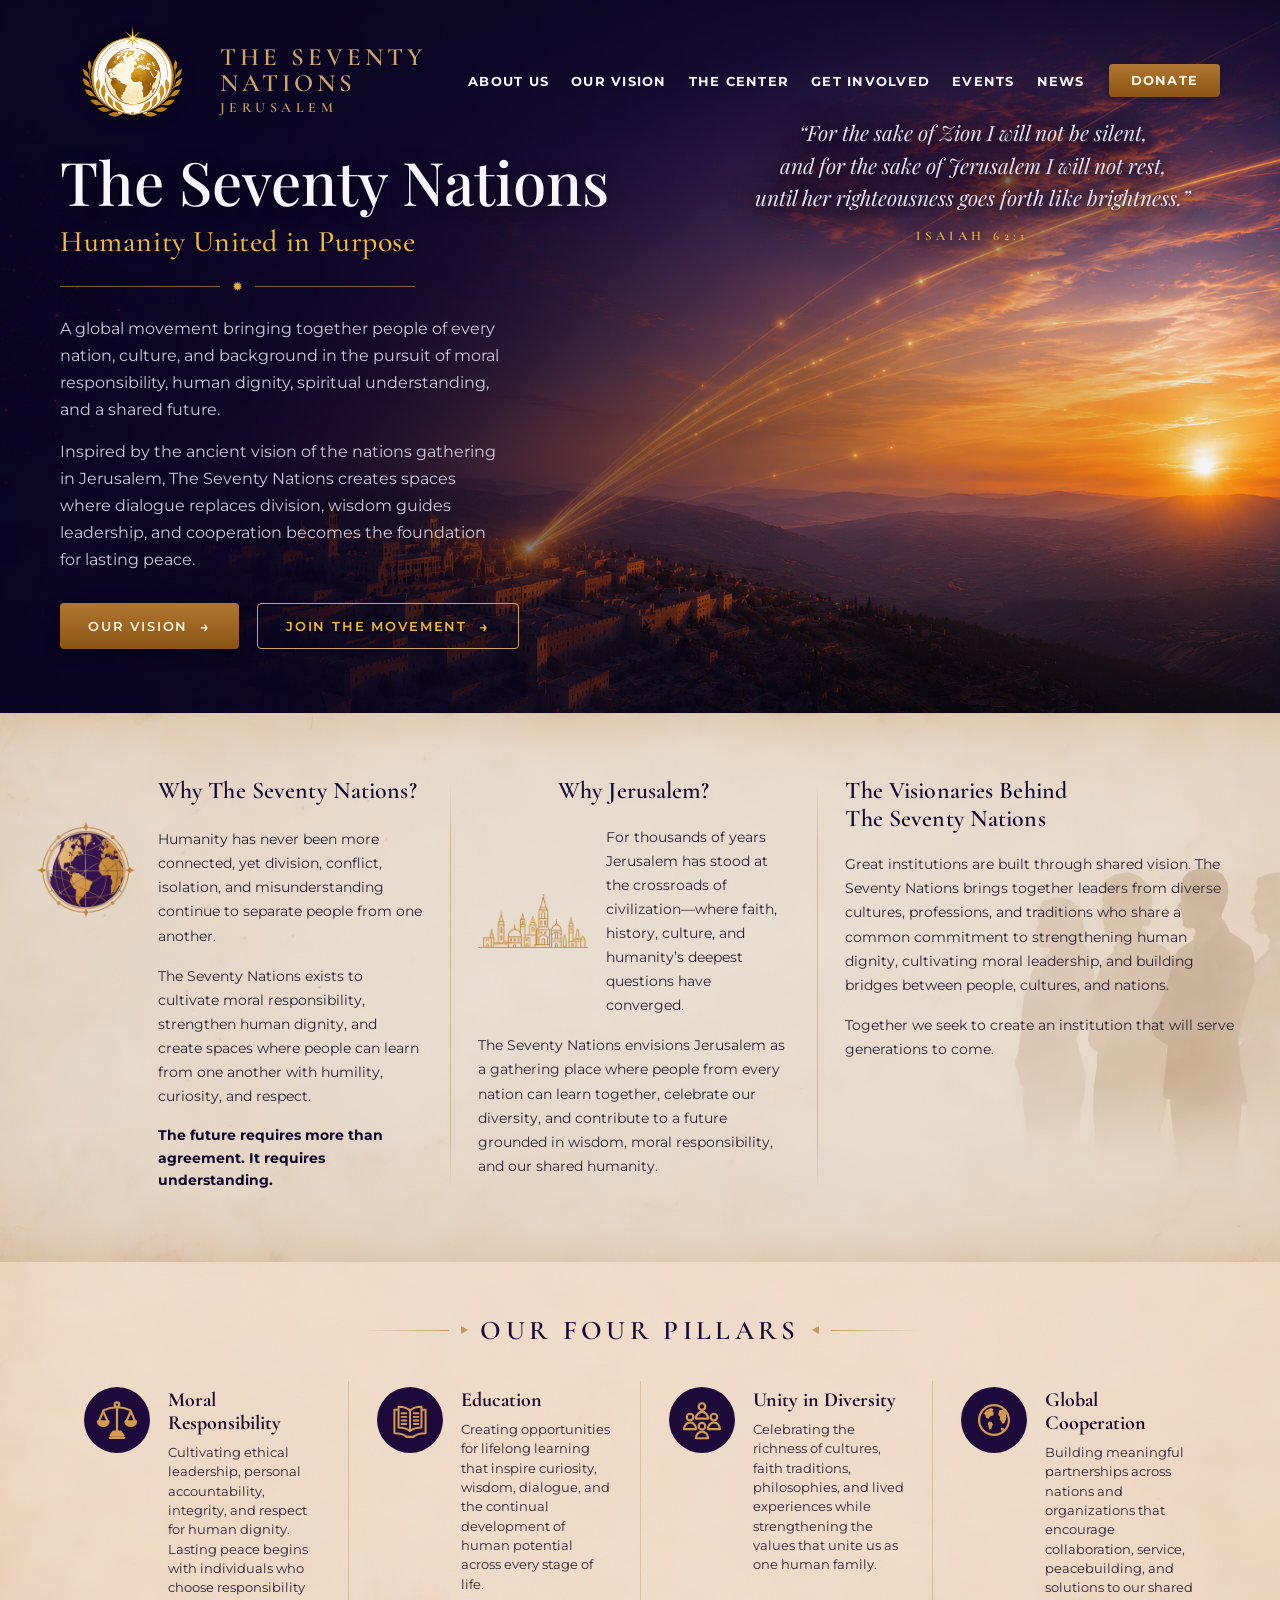
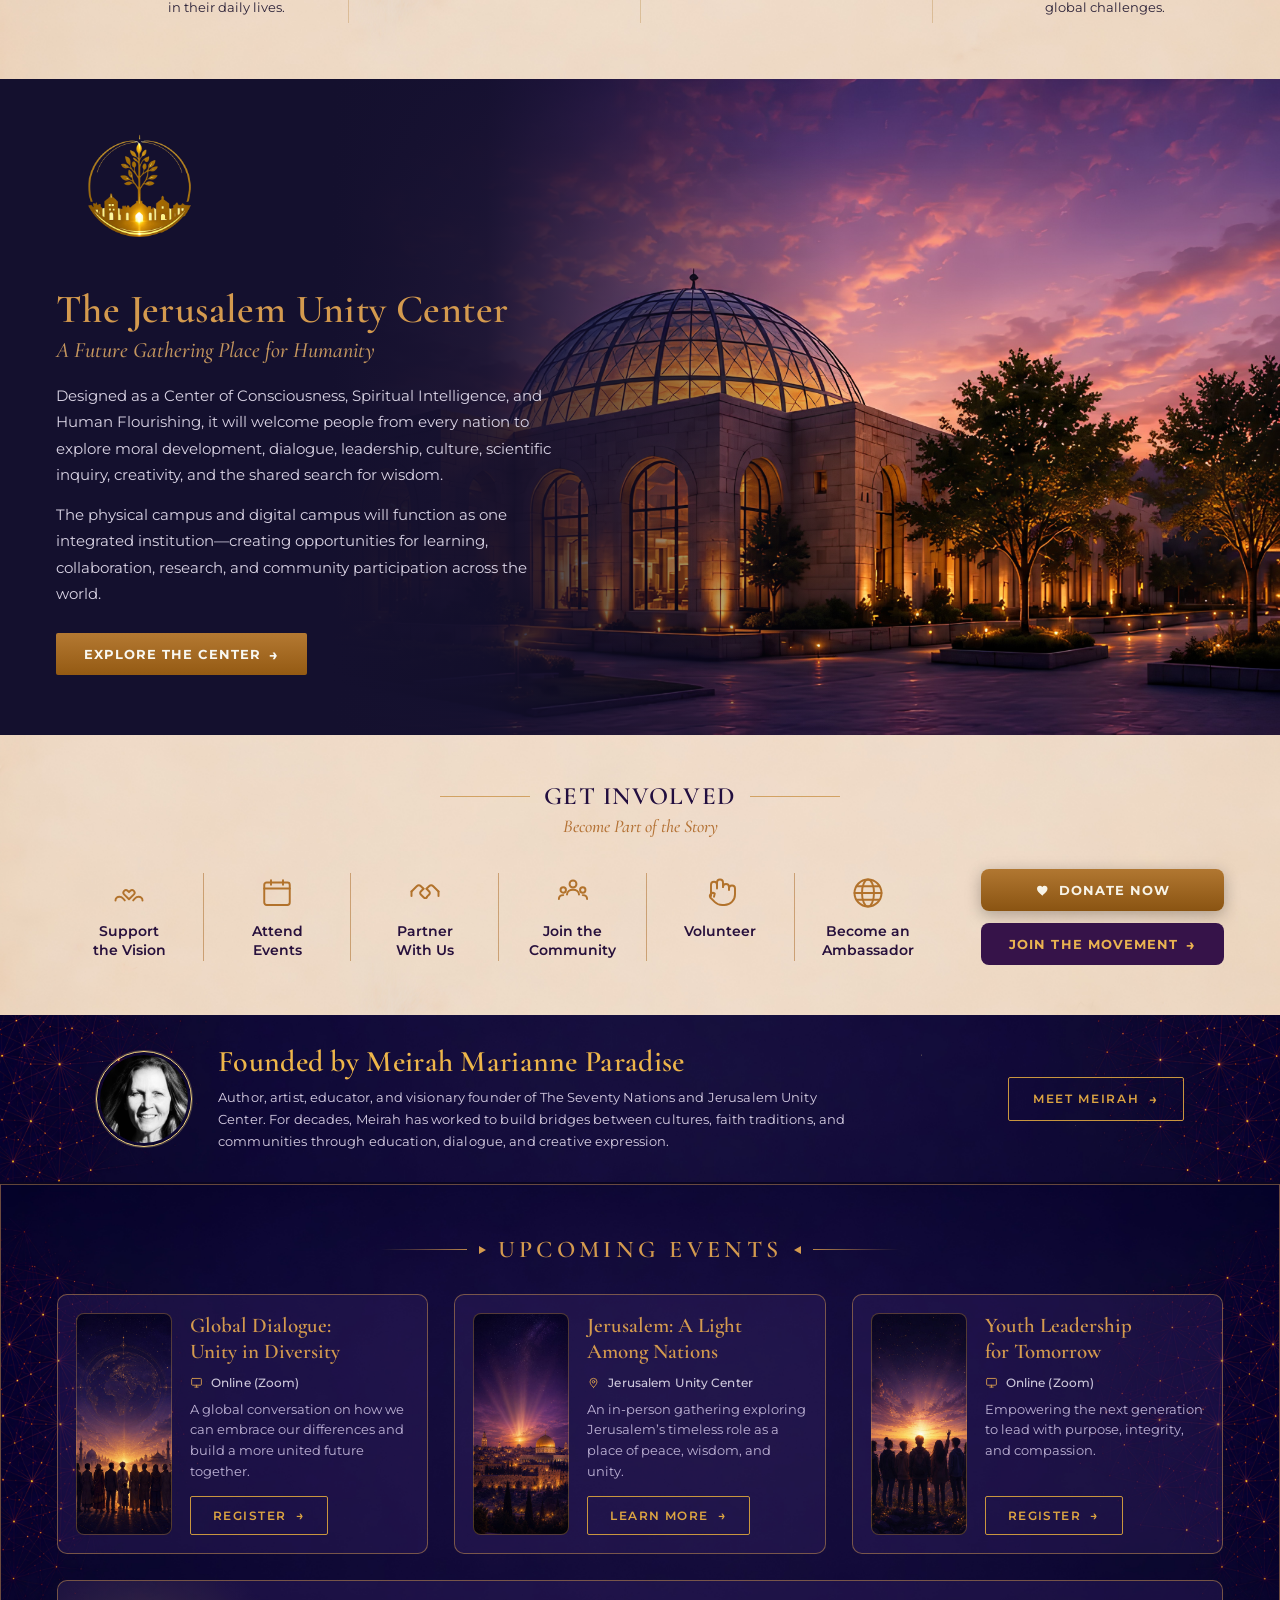
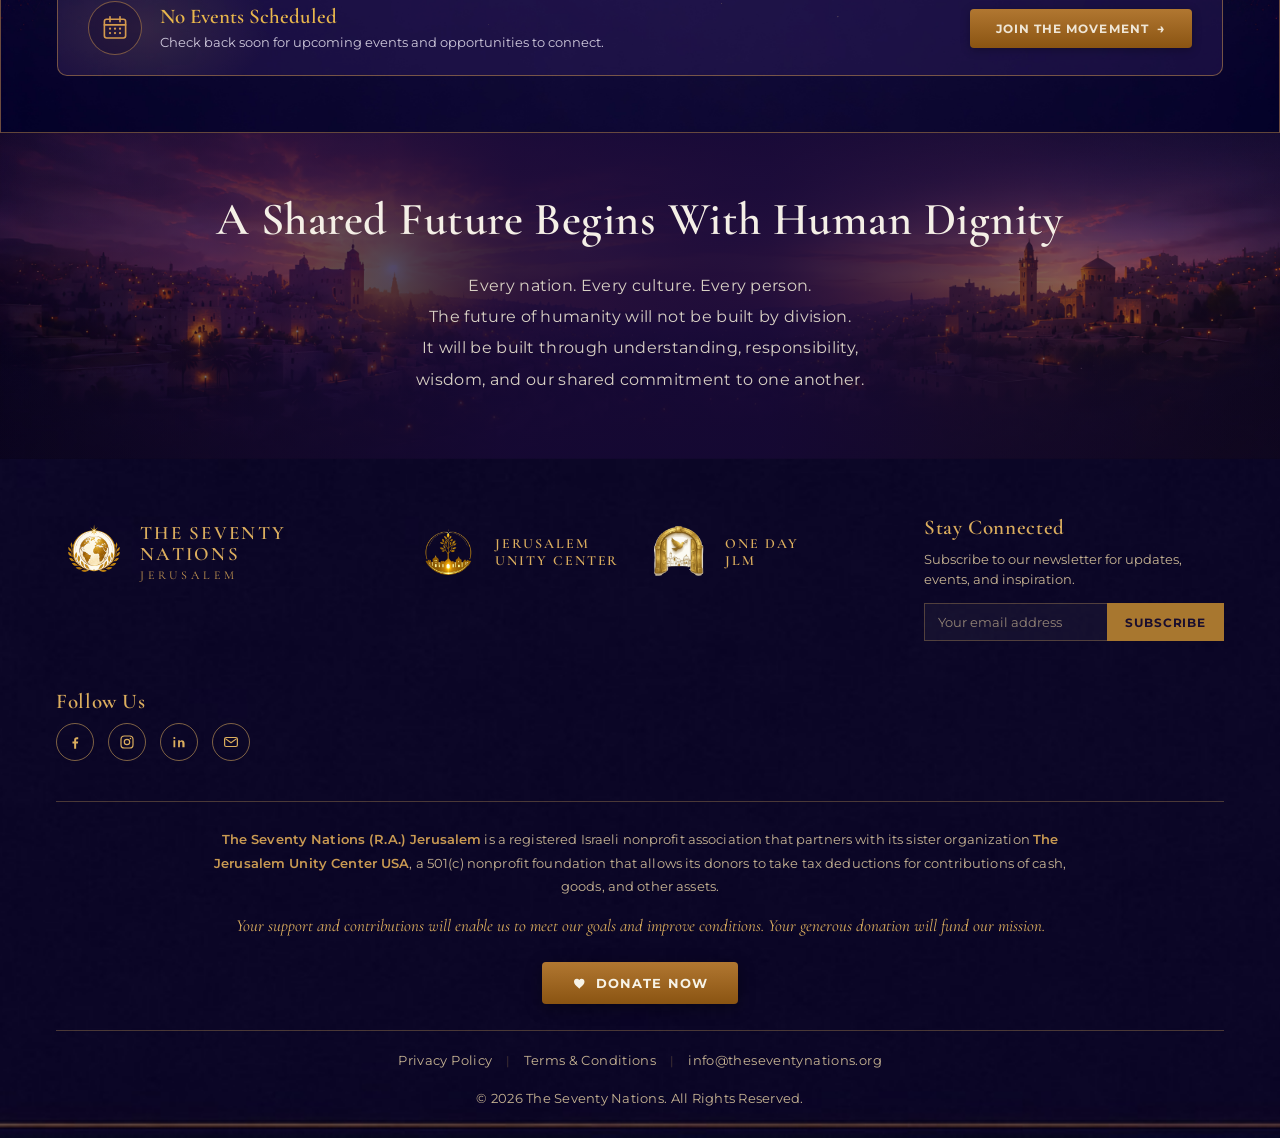
==== commit aa9924ff: "legal: add Privacy Policy + Terms & Conditions pages, link in footer - New standalone privacy-policy" ====
--- a/index.html
+++ b/index.html
@@ -543,6 +543,13 @@
 
       <!-- ---- Bottom bar ---- -->
       <div class="footer__bottom">
+        <nav class="footer__legal-links" aria-label="Legal">
+          <a href="privacy-policy.html">Privacy Policy</a>
+          <span class="footer__legal-sep" aria-hidden="true">|</span>
+          <a href="terms-and-conditions.html">Terms &amp; Conditions</a>
+          <span class="footer__legal-sep" aria-hidden="true">|</span>
+          <a href="mailto:info@theseventynations.org">info@theseventynations.org</a>
+        </nav>
         <p class="footer__copy">&copy; 2026 The Seventy Nations. All Rights Reserved.</p>
       </div>
 
@@ -624,7 +631,7 @@
 
           <label class="jm-consent">
             <input type="checkbox" name="consent" required />
-            <span>I agree to be contacted by The Seventy Nations Jerusalem Foundation regarding programs, events, and opportunities. <span class="jm-req">*</span></span>
+            <span>I agree to be contacted by The Seventy Nations Jerusalem Foundation regarding programs, events, and opportunities, and I have read the <a href="privacy-policy.html" target="_blank" rel="noopener">Privacy Policy</a>. <span class="jm-req">*</span></span>
           </label>
 
           <!-- BACKEND (final step): reCAPTCHA widget goes here + POST submission
--- a/style.css
+++ b/style.css
@@ -2129,6 +2129,12 @@
   accent-color: #C9963F;
   cursor: pointer;
 }
+.jm-consent a {
+  color: var(--gold);
+  text-decoration: underline;
+  text-underline-offset: 2px;
+}
+.jm-consent a:hover { color: var(--gold-soft); }
 
 /* ---- submit ---- */
 .jm-submit {
@@ -2185,3 +2191,333 @@
   .jm-form__grid { grid-template-columns: 1fr; gap: 14px; }
   .jm-modal__close { top: 10px; right: 12px; }
 }
+
+/* ===================================================================
+   LEGAL PAGES — Privacy Policy / Terms & Conditions
+   Shared header + footer; dark constellation hero over parchment body,
+   reusing the site's section-2 (parchment) and hero tokens.
+   =================================================================== */
+.legal-hero {
+  position: relative;
+  background-color: var(--purple-deep);
+  background-image: url("assets/events-bg-high-res.png");
+  background-size: cover;
+  background-position: center;
+  background-repeat: no-repeat;
+  overflow: hidden;
+}
+.legal-hero__overlay {
+  position: absolute;
+  inset: 0;
+  background: linear-gradient(180deg,
+    rgba(7, 5, 24, 0.84) 0%,
+    rgba(10, 5, 34, 0.60) 55%,
+    rgba(10, 5, 34, 0.80) 100%);
+}
+.legal-hero__content {
+  position: relative;
+  z-index: 2;
+  max-width: 1000px;
+  margin: 0 auto;
+  padding: 188px 56px 60px;
+  text-align: center;
+}
+.legal-hero__eyebrow {
+  display: inline-block;
+  font-family: "Cormorant Garamond", serif;
+  font-weight: 600;
+  font-size: 14px;
+  letter-spacing: 0.3em;
+  text-transform: uppercase;
+  color: var(--gold-soft);
+  margin-bottom: 12px;
+}
+.legal-hero__title {
+  font-family: "Playfair Display", serif;
+  font-weight: 500;
+  font-size: 50px;
+  line-height: 1.06;
+  color: var(--white);
+  text-shadow: 0 2px 18px rgba(0, 0, 0, 0.45);
+  margin: 0;
+}
+.legal-hero__rule {
+  display: flex;
+  align-items: center;
+  justify-content: center;
+  gap: 12px;
+  max-width: 280px;
+  margin: 20px auto 0;
+}
+.legal-hero__rule::before,
+.legal-hero__rule::after {
+  content: "";
+  flex: 1 1 0;
+  height: 1px;
+  background: rgba(229, 173, 60, 0.55);
+}
+.legal-hero__rule span { color: #E5AD3C; font-size: 13px; line-height: 1; }
+.legal-hero__rule span::before { content: "\2739"; }
+.legal-hero__meta {
+  font-family: "Montserrat", sans-serif;
+  font-size: 12.5px;
+  letter-spacing: 0.05em;
+  color: var(--text-muted);
+  margin-top: 16px;
+}
+
+/* ---- parchment body ---- */
+.legal {
+  background-color: var(--s2-cream);
+  background-image: url("assets/section2-bg-high-res.png");
+  background-size: cover;
+  background-position: center;
+  background-repeat: no-repeat;
+  color: var(--s2-body);
+}
+.legal__inner {
+  max-width: 880px;
+  margin: 0 auto;
+  padding: 64px 40px 76px;
+}
+.legal__lead {
+  font-family: "Montserrat", sans-serif;
+  font-size: 16px;
+  line-height: 1.8;
+  color: var(--s2-body);
+  margin: 0 0 18px;
+}
+.legal__lead strong { color: var(--s2-emph); }
+
+.legal h2 {
+  font-family: "Cormorant Garamond", serif;
+  font-weight: 700;
+  font-size: 26px;
+  line-height: 1.2;
+  color: var(--s2-ink);
+  margin: 46px 0 14px;
+  scroll-margin-top: 96px;
+}
+.legal h2:first-of-type { margin-top: 30px; }
+.legal h3 {
+  font-family: "Cormorant Garamond", serif;
+  font-weight: 700;
+  font-size: 19px;
+  color: var(--s2-emph);
+  margin: 26px 0 8px;
+}
+.legal p {
+  font-family: "Montserrat", sans-serif;
+  font-size: 14.5px;
+  line-height: 1.85;
+  color: var(--s2-body);
+  margin: 0 0 14px;
+}
+.legal ul { margin: 0 0 18px; padding: 0; list-style: none; }
+.legal li {
+  position: relative;
+  font-family: "Montserrat", sans-serif;
+  font-size: 14.5px;
+  line-height: 1.7;
+  color: var(--s2-body);
+  padding-left: 26px;
+  margin-bottom: 9px;
+}
+.legal li::before {
+  content: "\2739";
+  position: absolute;
+  left: 2px;
+  top: 1px;
+  color: var(--s2-line);
+  font-size: 11px;
+}
+.legal a {
+  color: #96560F;
+  font-weight: 600;
+  text-decoration: underline;
+  text-underline-offset: 2px;
+  transition: color 0.2s ease;
+}
+.legal a:hover { color: var(--gold-btn-2); }
+.legal strong { color: var(--s2-emph); font-weight: 700; }
+
+/* thin gold divider under the top intro */
+.legal__divider {
+  height: 1px;
+  border: none;
+  margin: 28px 0 4px;
+  background: linear-gradient(90deg,
+    rgba(196, 154, 94, 0) 0%,
+    rgba(196, 154, 94, 0.55) 20%,
+    rgba(196, 154, 94, 0.55) 80%,
+    rgba(196, 154, 94, 0) 100%);
+}
+
+/* ---- "At a glance" infographic cards (Privacy) ---- */
+.legal-info {
+  display: grid;
+  grid-template-columns: repeat(2, 1fr);
+  gap: 20px;
+  margin: 24px 0 34px;
+}
+.legal-info__card {
+  display: flex;
+  gap: 16px;
+  padding: 22px 24px;
+  background: rgba(255, 252, 245, 0.5);
+  border: 1px solid var(--s2-line);
+  border-radius: 10px;
+}
+.legal-info__badge {
+  flex: 0 0 auto;
+  display: flex;
+  align-items: center;
+  justify-content: center;
+  width: 52px;
+  height: 52px;
+  border-radius: 50%;
+  background: var(--s2-btn);
+  color: var(--s2-btn-text);
+}
+.legal-info__badge svg { width: 28px; height: 28px; }
+.legal-info__title {
+  font-family: "Cormorant Garamond", serif;
+  font-weight: 700;
+  font-size: 18px;
+  line-height: 1.2;
+  color: var(--s2-ink);
+  margin: 2px 0 5px;
+}
+.legal-info__text {
+  font-family: "Montserrat", sans-serif;
+  font-size: 12.5px;
+  line-height: 1.6;
+  color: var(--s2-body);
+  margin: 0;
+}
+
+/* ---- data-flow steps (Privacy) ---- */
+.legal-flow {
+  display: grid;
+  grid-template-columns: repeat(3, 1fr);
+  gap: 16px;
+  margin: 24px 0 32px;
+  counter-reset: flow;
+}
+.legal-flow__step {
+  position: relative;
+  padding: 22px 22px 22px;
+  text-align: center;
+  background: rgba(45, 14, 69, 0.04);
+  border: 1px solid var(--s2-line);
+  border-radius: 10px;
+}
+.legal-flow__num {
+  display: inline-flex;
+  align-items: center;
+  justify-content: center;
+  width: 38px;
+  height: 38px;
+  margin-bottom: 12px;
+  border-radius: 50%;
+  background: var(--s2-btn);
+  color: var(--s2-btn-text);
+  font-family: "Cormorant Garamond", serif;
+  font-weight: 700;
+  font-size: 19px;
+}
+.legal-flow__title {
+  font-family: "Cormorant Garamond", serif;
+  font-weight: 700;
+  font-size: 17px;
+  color: var(--s2-ink);
+  margin: 0 0 6px;
+}
+.legal-flow__text {
+  font-family: "Montserrat", sans-serif;
+  font-size: 12px;
+  line-height: 1.6;
+  color: var(--s2-body);
+  margin: 0;
+}
+
+/* ---- table of contents (Terms) ---- */
+.legal__toc {
+  background: rgba(255, 252, 245, 0.5);
+  border: 1px solid var(--s2-line);
+  border-radius: 10px;
+  padding: 24px 28px;
+  margin: 4px 0 34px;
+}
+.legal__toc-title {
+  font-family: "Cormorant Garamond", serif;
+  font-weight: 700;
+  font-size: 18px;
+  letter-spacing: 0.03em;
+  text-transform: uppercase;
+  color: var(--s2-ink);
+  margin: 0 0 14px;
+}
+.legal__toc ol {
+  margin: 0;
+  padding-left: 20px;
+  columns: 2;
+  column-gap: 34px;
+}
+.legal__toc li {
+  margin-bottom: 8px;
+  font-family: "Montserrat", sans-serif;
+  font-size: 13.5px;
+  line-height: 1.4;
+  color: var(--s2-body);
+  break-inside: avoid;
+}
+.legal__toc a { color: var(--s2-btn); font-weight: 600; text-decoration: none; }
+.legal__toc a:hover { text-decoration: underline; color: var(--gold-btn-2); }
+
+/* ---- contact callout (both pages) ---- */
+.legal__contact {
+  margin-top: 40px;
+  scroll-margin-top: 96px;
+  padding: 26px 30px;
+  background: rgba(45, 14, 69, 0.05);
+  border: 1px solid var(--s2-line);
+  border-radius: 10px;
+  text-align: center;
+}
+.legal__contact h2 { margin: 0 0 8px; }
+.legal__contact p { margin: 0 auto 4px; max-width: 560px; }
+
+/* ---- footer legal links (added across all pages) ---- */
+.footer__legal-links {
+  display: flex;
+  flex-wrap: wrap;
+  align-items: center;
+  justify-content: center;
+  gap: 8px 14px;
+  margin-bottom: 12px;
+}
+.footer__legal-links a {
+  font-family: "Montserrat", sans-serif;
+  font-size: 12.5px;
+  letter-spacing: 0.03em;
+  color: var(--ft-muted);
+  text-decoration: none;
+  transition: color 0.2s ease;
+}
+.footer__legal-links a:hover { color: var(--ft-gold); }
+.footer__legal-sep { color: var(--ft-line); font-size: 12px; }
+.footer__bottom { flex-direction: column; gap: 10px; }
+
+/* ---- legal responsive ---- */
+@media (max-width: 768px) {
+  .legal-hero__content { padding: 148px 22px 46px; }
+  .legal-hero__eyebrow { font-size: 12.5px; letter-spacing: 0.24em; }
+  .legal-hero__title { font-size: 32px; }
+  .legal__inner { padding: 46px 22px 56px; }
+  .legal h2 { font-size: 22px; margin: 36px 0 12px; }
+  .legal p, .legal li { font-size: 14.5px; }
+  .legal-info { grid-template-columns: 1fr; gap: 16px; }
+  .legal-flow { grid-template-columns: 1fr; gap: 14px; }
+  .legal__toc ol { columns: 1; }
+}
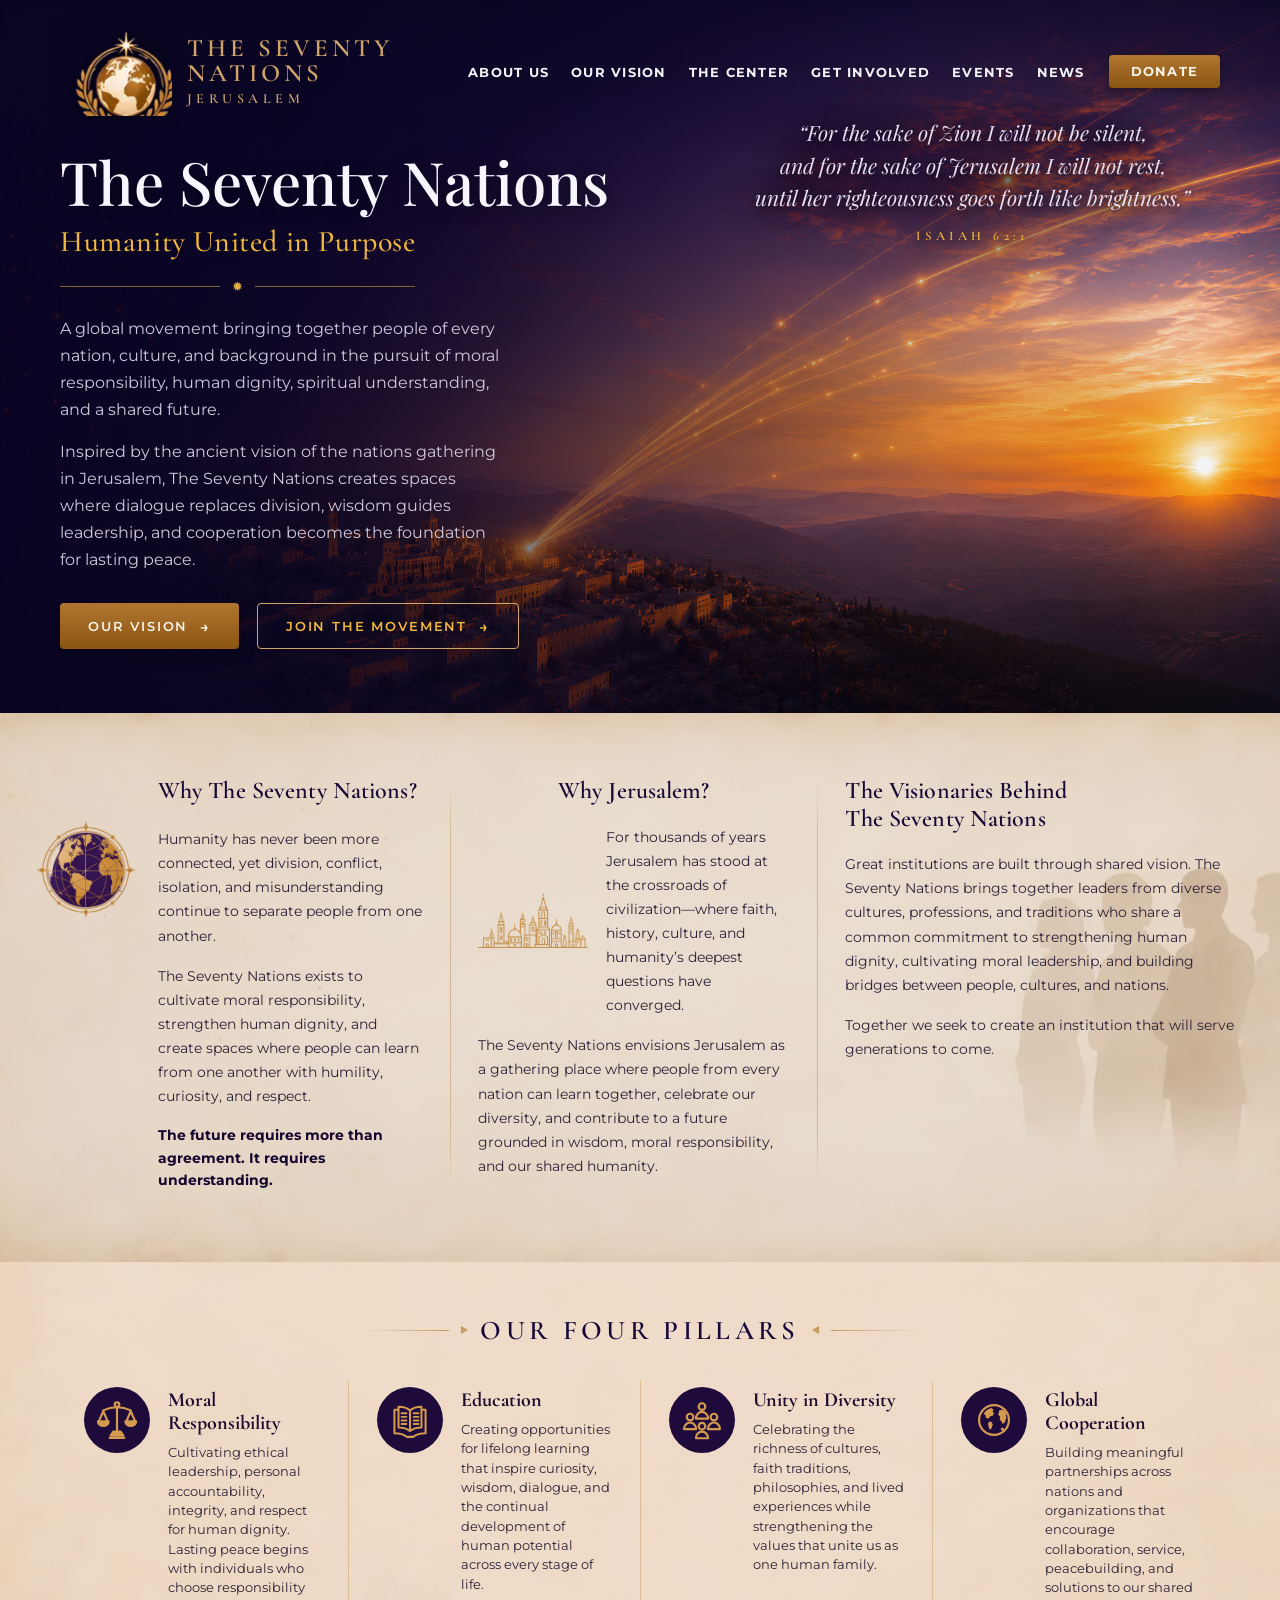
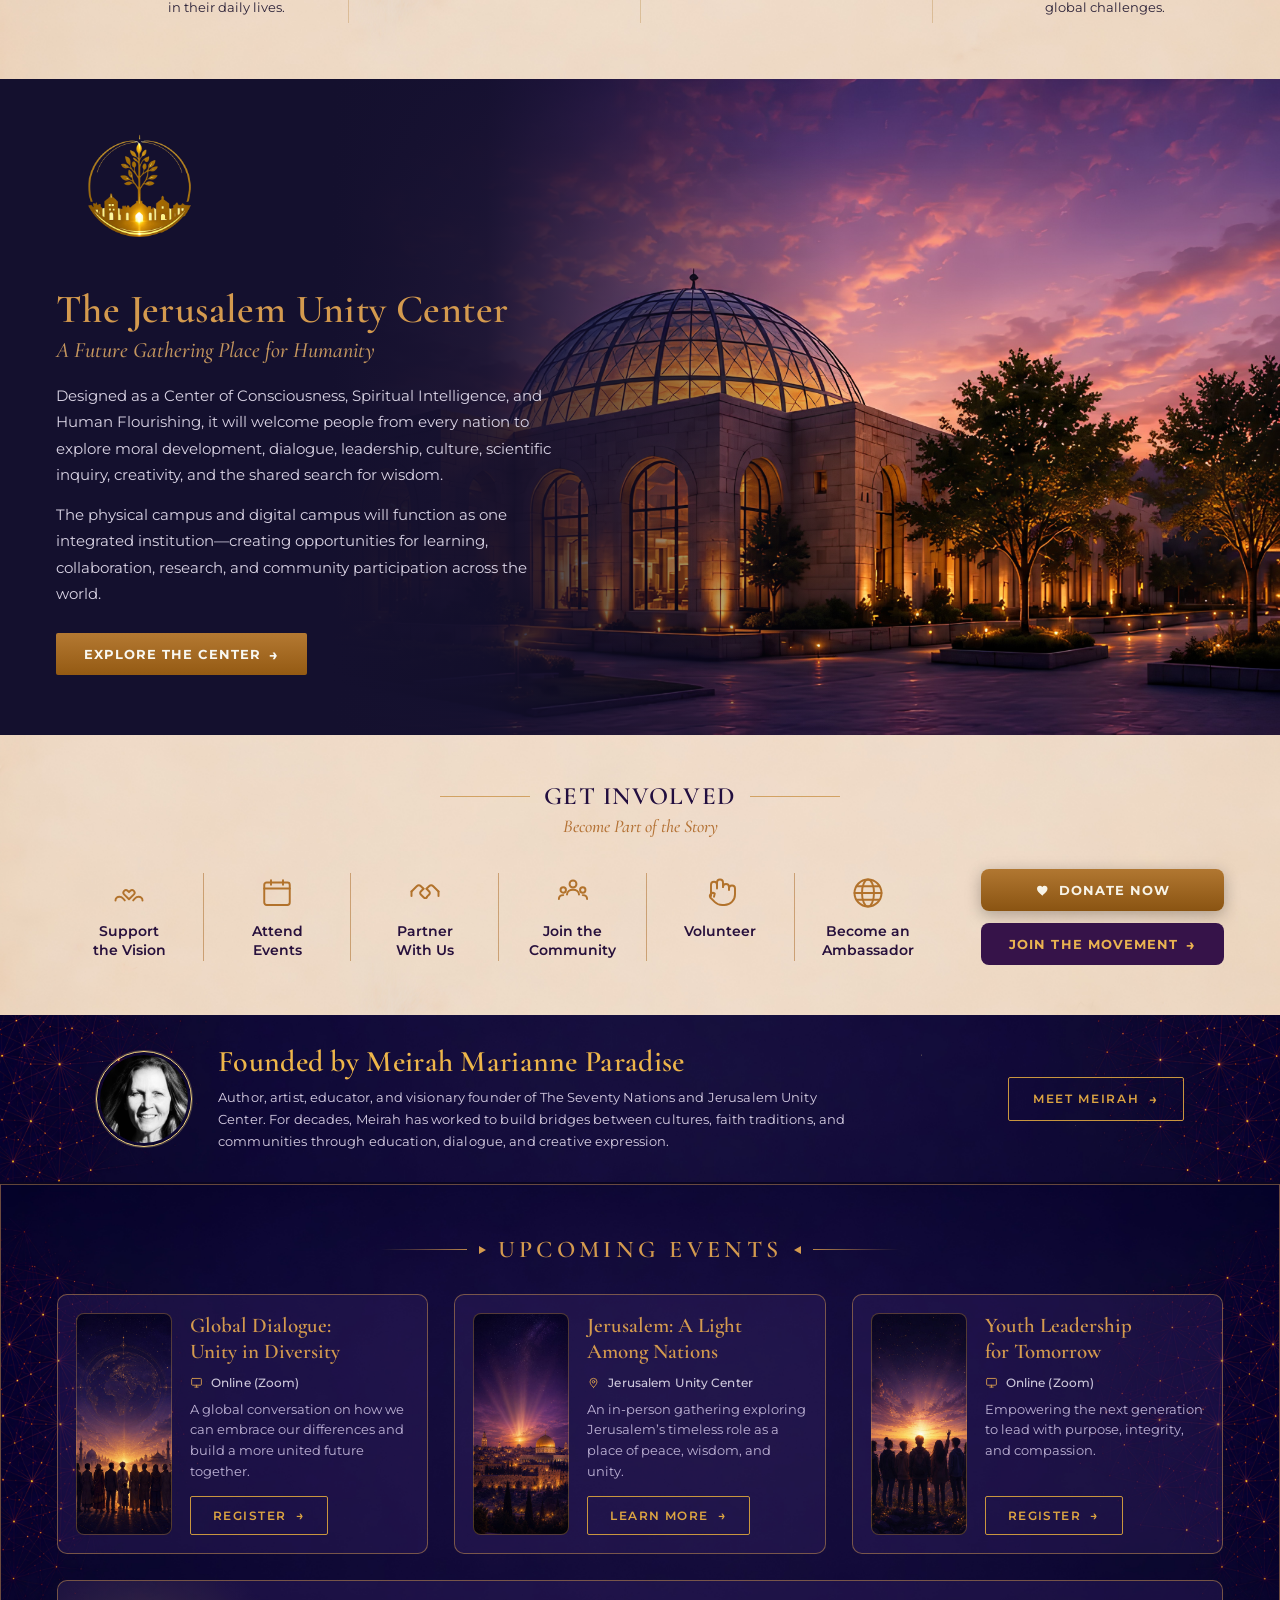
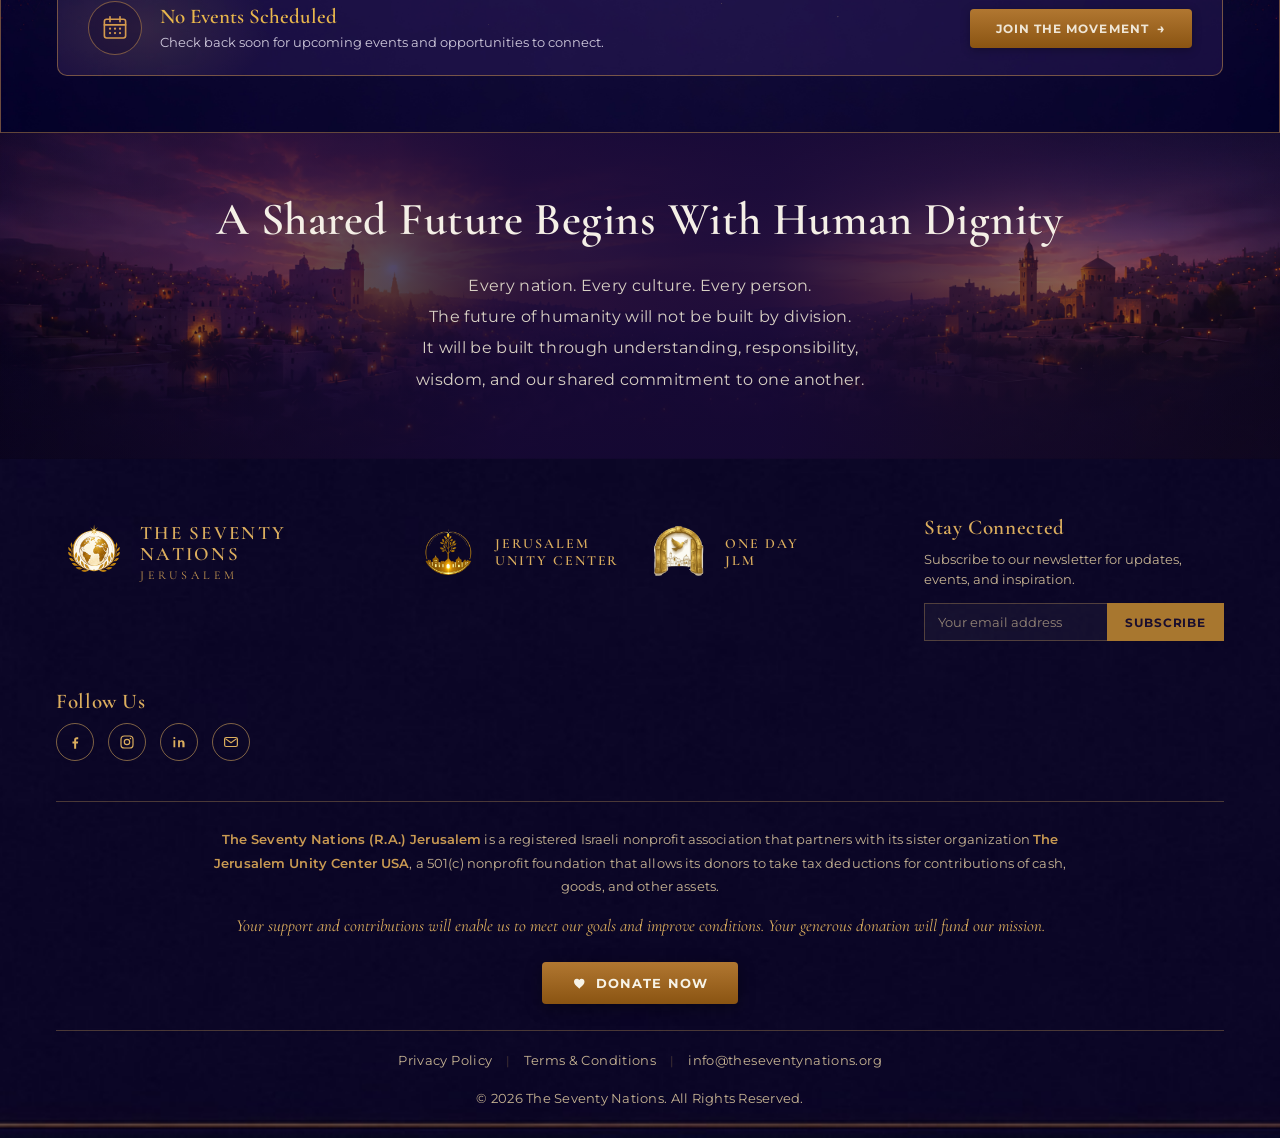
==== commit 173a508f: "header: restore lighter logo-emblem.png (matches the known-good zip5) The header used the 1024x1024 " ====
--- a/index.html
+++ b/index.html
@@ -22,7 +22,7 @@
   <!-- ===================== HEADER ===================== -->
   <header class="site-header">
     <a class="brand" href="#home">
-      <img class="brand__emblem" src="assets/the-seventy-nations-transparent-logo.png" alt="The Seventy Nations emblem" />
+      <img class="brand__emblem" src="assets/logo-emblem.png" alt="The Seventy Nations emblem" />
       <span class="brand__text">
         <span class="brand__title">The Seventy<br />Nations</span>
         <span class="brand__sub">Jerusalem</span>
--- a/style.css
+++ b/style.css
@@ -97,7 +97,7 @@
   display: flex;
   align-items: center;
   justify-content: space-between;
-  padding: 8px 60px;
+  padding: 26px 60px;
 }
 
 .brand {
@@ -107,13 +107,11 @@
 }
 
 .brand__emblem {
-  /* Sized to match assets/mockup-full.png, where the crest reads ~92px tall in
-     the 1536px-wide comp — a large, prominent header mark on par with the
-     Jerusalem Unity Center site. Uses the-seventy-nations-transparent-logo.png
-     (the same master logo as the footer crest); its artwork occupies only ~62%
-     of the 1024x1024 canvas, so the height is scaled up by ~1.61x versus a tight
-     crop to keep the visible mark at the intended ~90px. */
-  height: 145px;
+  /* Uses assets/logo-emblem.png — a tight-cropped emblem whose artwork fills
+     its box (no transparent padding), so height alone controls the visible
+     mark (~90px, matching the mockup). Lighter than the 1024x1024 master, so
+     it loads reliably on mobile. */
+  height: 90px;
   width: auto;
   display: block;
   filter: drop-shadow(0 2px 6px rgba(0, 0, 0, 0.5));
@@ -398,7 +396,7 @@
 }
 
 @media (max-width: 1100px) {
-  .site-header { padding: 6px 32px; }
+  .site-header { padding: 18px 32px; }
   .main-nav { gap: 24px; }
   .main-nav__list { gap: 22px; }
   .hero__quote { top: 110px; right: 32px; max-width: 360px; }
@@ -407,15 +405,34 @@
   .hero__title { font-size: 54px; }
 }
 
+/* Compact header for laptops/tablets so the full nav never overflows.
+   Desktop (>1200px) is untouched. Nav hides below 900px (logo + Donate),
+   consistent with the mobile pattern. */
+@media (max-width: 1200px) {
+  .site-header { padding: 16px 28px; }
+  .brand { gap: 12px; }
+  .brand__emblem { height: 80px; }
+  .brand__title { font-size: 20px; }
+  .brand__sub { font-size: 11.5px; letter-spacing: 0.26em; }
+  .main-nav { gap: 16px; }
+  .main-nav__list { gap: 14px; }
+  .main-nav__list a { font-size: 11px; letter-spacing: 0.05em; }
+  .btn-donate { font-size: 11px; padding: 8px 15px; }
+}
+@media (max-width: 900px) {
+  .main-nav__list { display: none; }
+  html, body { overflow-x: hidden; }
+}
+
 /* ============ MOBILE — header + hero (max-width: 768px) ============ */
 @media (max-width: 768px) {
   html, body { overflow-x: hidden; }
 
   /* ---- Header ---- */
-  .site-header { padding: 6px 20px; }
+  .site-header { padding: 14px 20px; }
   .main-nav__list { display: none; }
   .brand { gap: 12px; }
-  .brand__emblem { height: 116px; }
+  .brand__emblem { height: 72px; }
   .brand__title { font-size: 20px; }
   .brand__sub { font-size: 12px; letter-spacing: 0.28em; }
   .btn-donate { font-size: 12px; padding: 10px 18px; }
@@ -1914,8 +1931,8 @@
    SMALL PHONES (max-width: 480px) — tighter type + padding scale
    =================================================================== */
 @media (max-width: 480px) {
-  .site-header { padding: 4px 16px; }
-  .brand__emblem { height: 103px; }
+  .site-header { padding: 12px 16px; }
+  .brand__emblem { height: 64px; }
   .brand__title { font-size: 18px; }
   .brand__sub { font-size: 11px; }
   .btn-donate { font-size: 11.5px; padding: 9px 15px; }
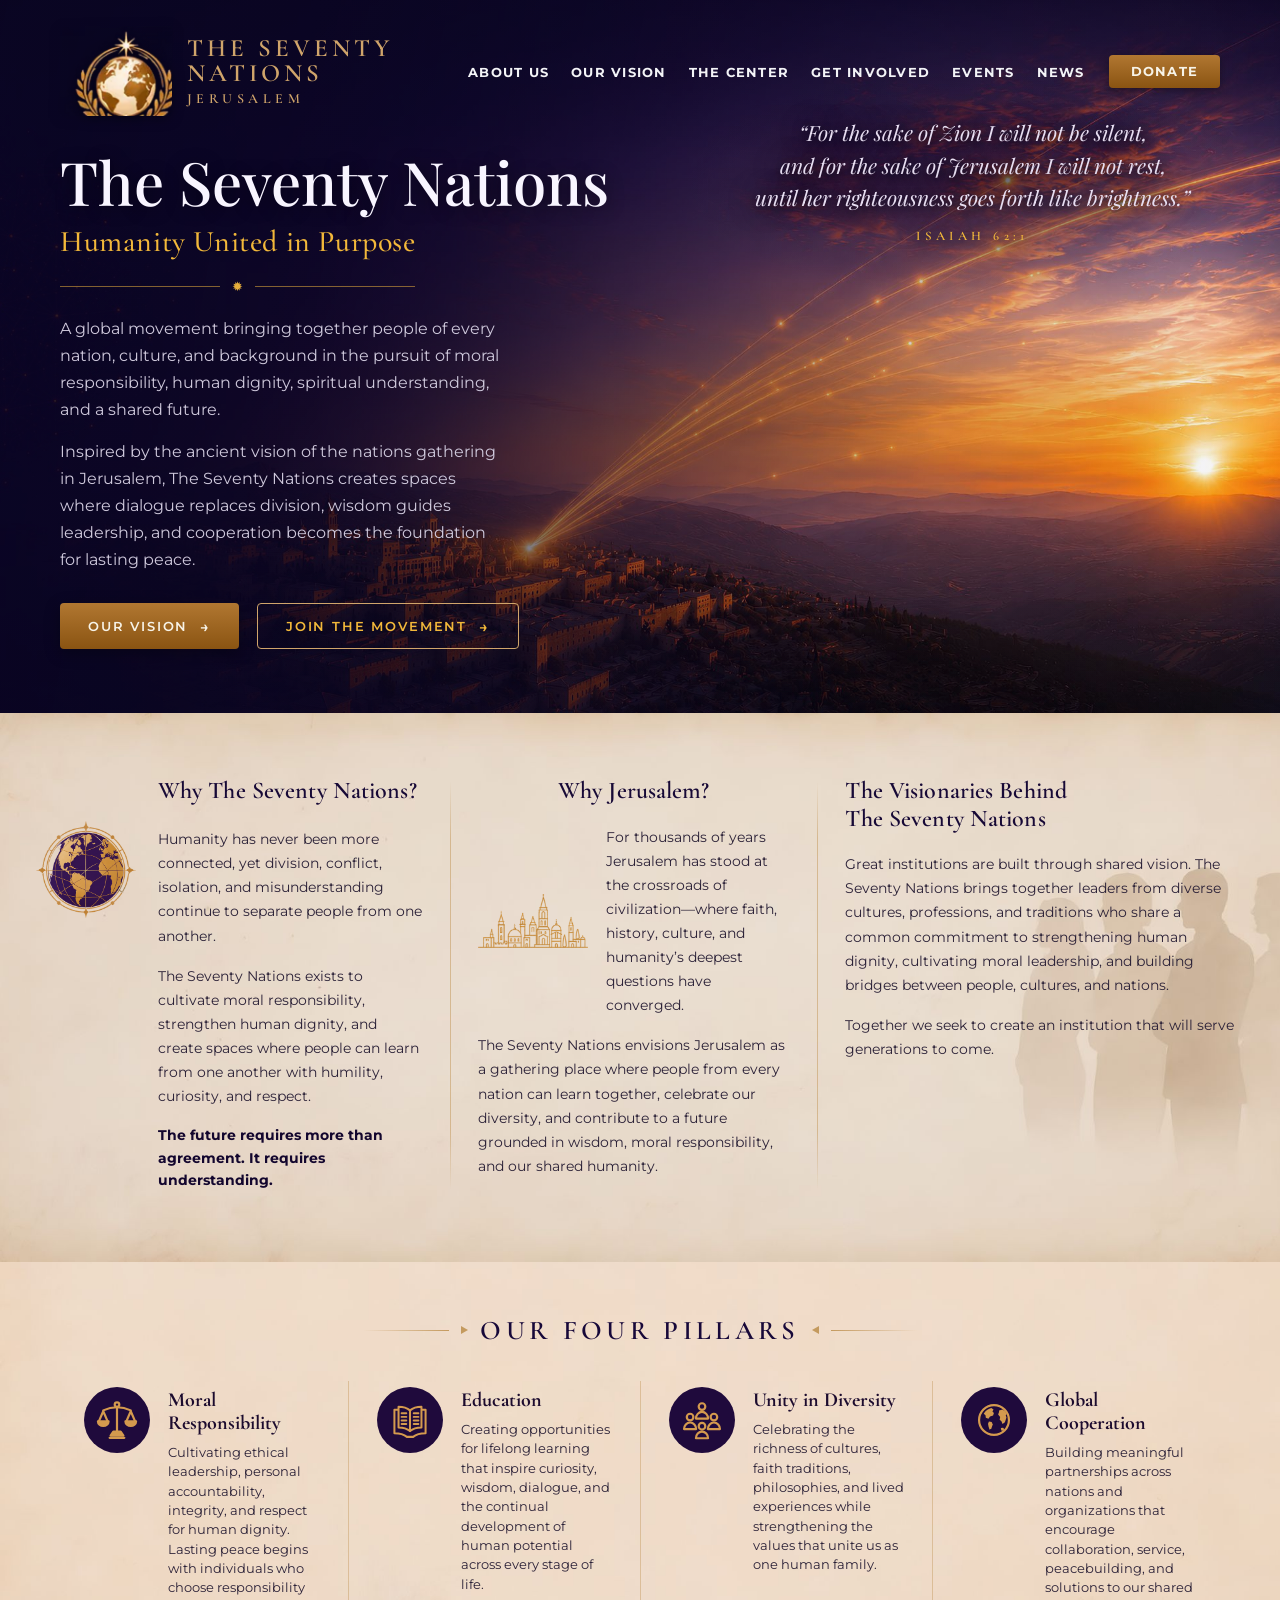
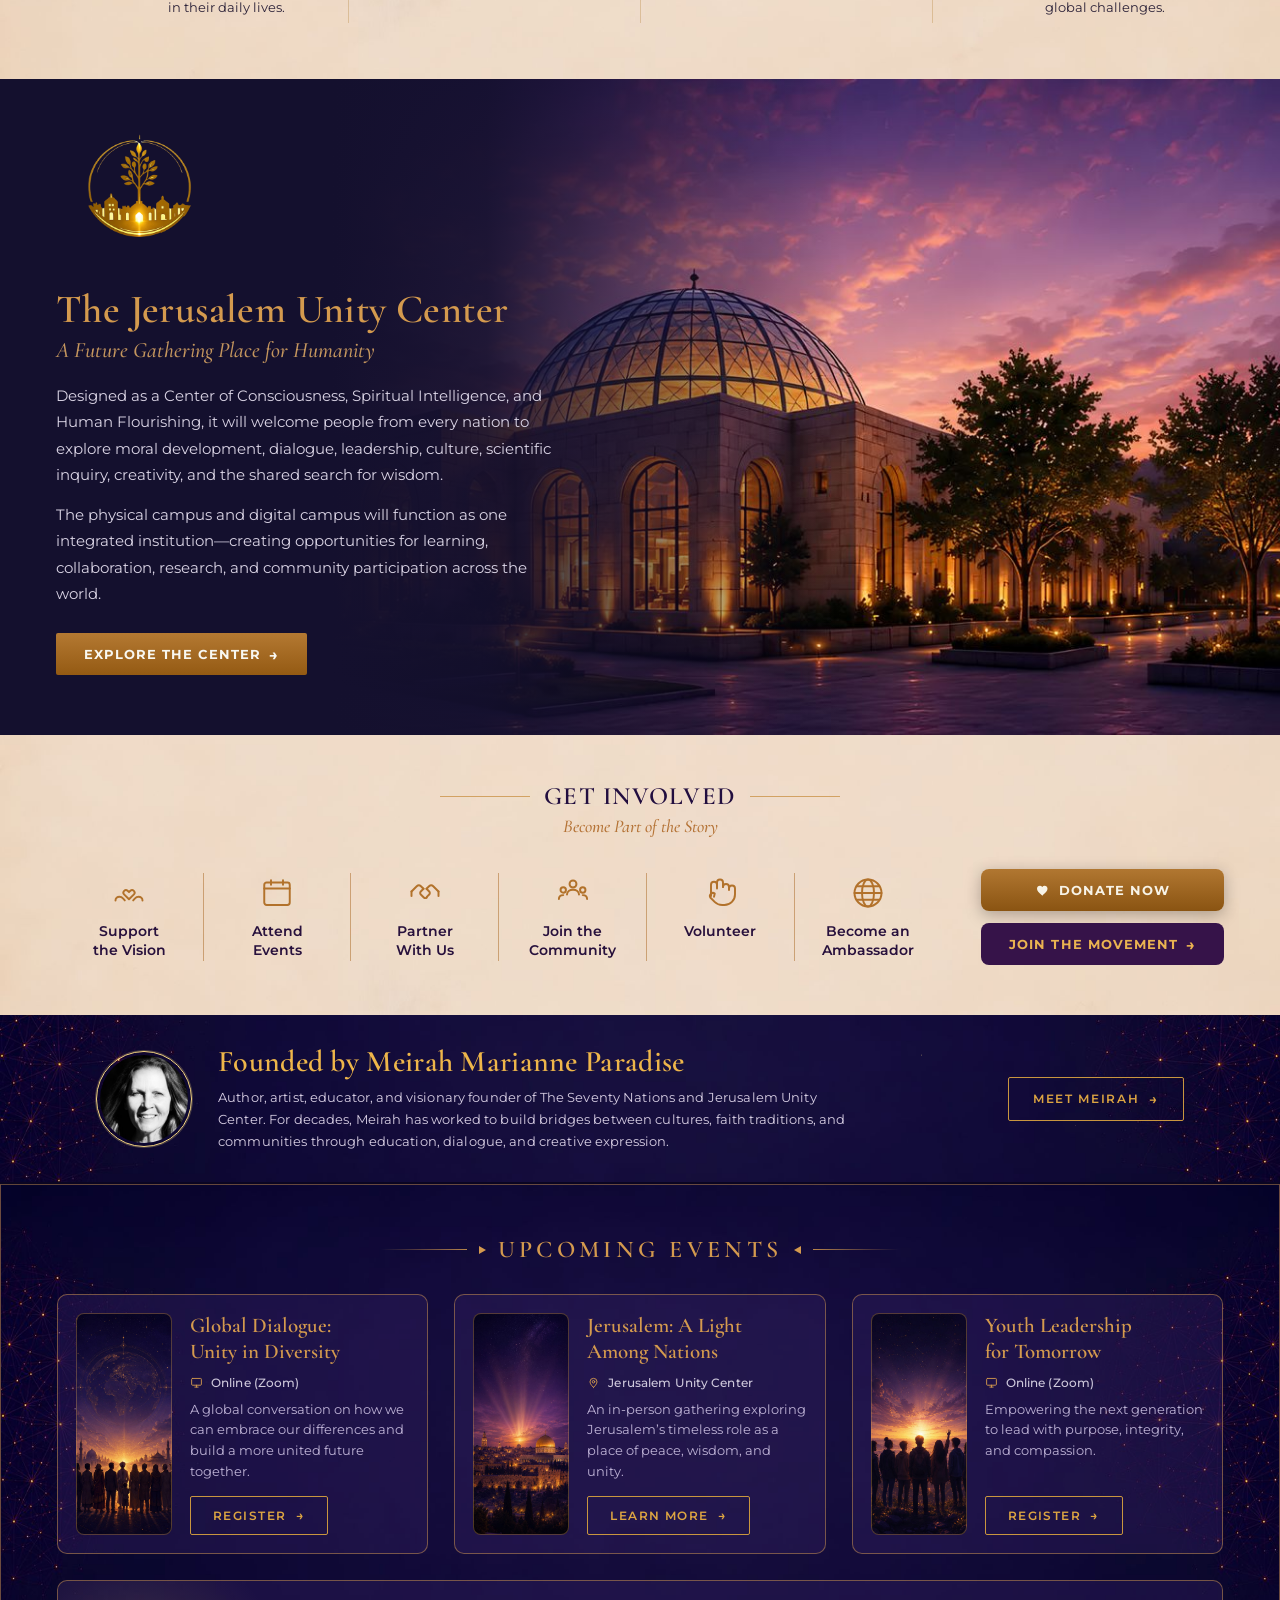
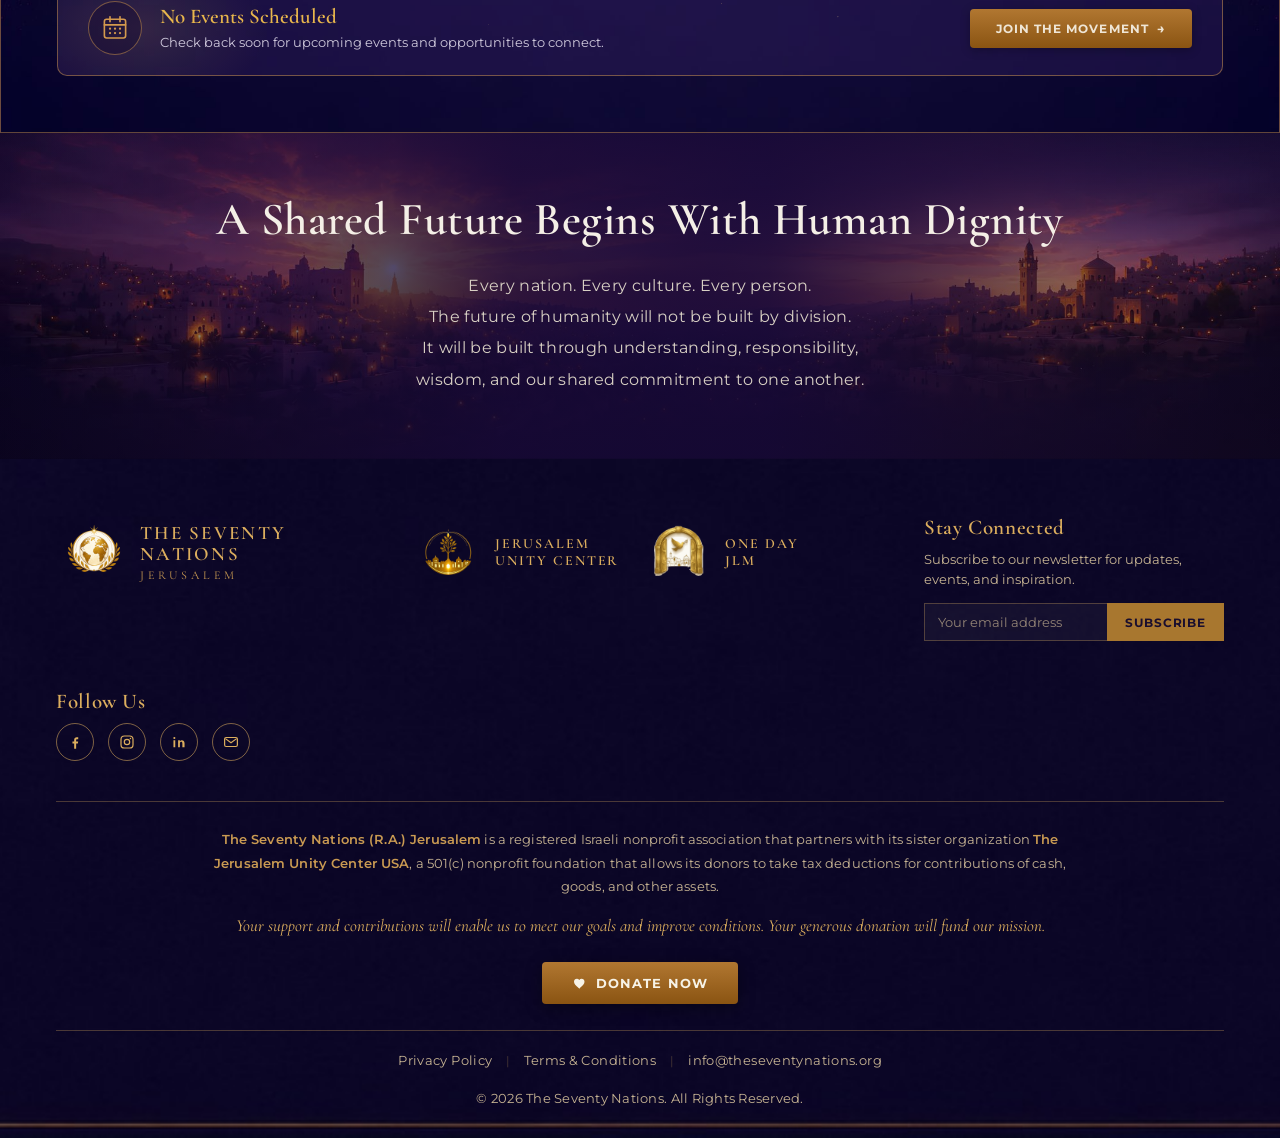
==== commit 205b28fa: "images: optimize all assets (23MB -> 2.1MB) to fix hosting/mobile loading Root cause of images not s" ====
--- a/index.html
+++ b/index.html
@@ -343,7 +343,7 @@
     <div class="founder__inner">
       <div class="founder__main">
         <div class="founder__photo">
-          <img src="assets/meirah-new-profile.png" alt="Meirah Marianne Paradise" loading="lazy" style="object-fit: cover; object-position: center 15%;">
+          <img src="assets/meirah-new-profile.jpg" alt="Meirah Marianne Paradise" loading="lazy" style="object-fit: cover; object-position: center 15%;">
         </div>
         <div class="founder__text">
           <h2 class="founder__title">Founded by Meirah Marianne Paradise</h2>
--- a/style.css
+++ b/style.css
@@ -191,7 +191,7 @@
   position: relative;
   min-height: 600px;
   background-color: var(--purple-deep);
-  background-image: url("assets/new-hero-bg-high-res.png");
+  background-image: url("assets/new-hero-bg-high-res.jpg");
   /* the new artwork is full-bleed: deep purple + constellation motif on the
      left, Jerusalem cityscape lower-left, sun on the right at ~63% height.
      cover + "center 70%" crops mostly empty purple sky off the top and keeps
@@ -503,7 +503,7 @@
    =================================================================== */
 .why {
   background-color: var(--s2-cream);
-  background-image: url("assets/section2-bg-high-res.png");
+  background-image: url("assets/section2-bg-high-res.jpg");
   background-size: cover;
   background-position: center;
   background-repeat: no-repeat;
@@ -697,7 +697,7 @@
 
 .pillars {
   background-color: var(--pl-cream);            /* fallback while image loads */
-  background-image: url("assets/our-pillars-bg-high-res.png");
+  background-image: url("assets/our-pillars-bg-high-res.jpg");
   background-size: cover;
   background-position: center;
   background-repeat: no-repeat;
@@ -853,7 +853,7 @@
       rgba(20,16,46,0.92) 38%,
       rgba(20,16,46,0.45) 52%,
       rgba(20,16,46,0) 66%),
-    url("assets/section3-bg-high-res.png");
+    url("assets/section3-bg-high-res.jpg");
   background-repeat: no-repeat, no-repeat;
   background-position: center, right center;
   background-size: cover, cover;
@@ -946,7 +946,7 @@
         var(--s3-navy) 0%,
         rgba(20,16,46,0.9) 50%,
         rgba(20,16,46,0.55) 100%),
-      url("assets/section3-bg-high-res.png");
+      url("assets/section3-bg-high-res.jpg");
   }
   .center__inner { padding: 22px 32px 52px; }
   .center__panel { max-width: 560px; }
@@ -962,7 +962,7 @@
         rgba(20, 16, 46, 0.94) 0%,
         rgba(20, 16, 46, 0.86) 40%,
         rgba(20, 16, 46, 0.66) 100%),
-      url("assets/section3-bg-high-res.png");
+      url("assets/section3-bg-high-res.jpg");
     /* building's glass dome centres at ~73% of the source width; frame it
        so the lit facade fills the tall crop instead of the empty sky left of it */
     background-position: center, 73% center;
@@ -982,7 +982,7 @@
 /* ===================== SECTION 4 — GET INVOLVED ===================== */
 .involve {
   background-color: var(--s4-cream);
-  background-image: url("assets/section4-bg-high-res.png");
+  background-image: url("assets/section4-bg-high-res.jpg");
   background-size: cover;
   background-position: center;
   background-repeat: no-repeat;
@@ -1164,7 +1164,7 @@
    =================================================================== */
 .founder {
   background-color: #1A0C3A;                     /* navy fallback while image loads */
-  background-image: url("assets/leadership-bg-high-res.png");
+  background-image: url("assets/leadership-bg-high-res.jpg");
   background-size: cover;
   background-position: center;
   background-repeat: no-repeat;
@@ -1306,7 +1306,7 @@
 
 .events {
   background-color: #150A33;                 /* navy fallback while image loads */
-  background-image: url("assets/events-bg-high-res.png");
+  background-image: url("assets/events-bg-high-res.jpg");
   background-size: cover;
   background-position: center;
   background-repeat: no-repeat;
@@ -1595,7 +1595,7 @@
       rgba(10, 4, 28, 0) 30%,
       rgba(8, 4, 26, 0) 62%,
       rgba(8, 4, 26, 0.55) 100%),
-    url("assets/section5-bg-high-res.png");
+    url("assets/section5-bg-high-res.jpg");
   background-position: center, center, center;
   background-size: cover, cover, cover;
   background-repeat: no-repeat, no-repeat, no-repeat;
@@ -1638,7 +1638,7 @@
         rgba(16, 6, 34, 0.68) 0%,
         rgba(23, 9, 54, 0.80) 50%,
         rgba(10, 4, 28, 0.86) 100%),
-      url("assets/section5-bg-high-res.png");
+      url("assets/section5-bg-high-res.jpg");
     background-position: center, center;
     background-size: cover, cover;
     background-repeat: no-repeat, no-repeat;
@@ -2002,7 +2002,7 @@
   background-color: #140A31;
   background-image:
     linear-gradient(180deg, rgba(15, 7, 40, 0.88), rgba(13, 6, 34, 0.94)),
-    url("assets/events-bg-high-res.png");
+    url("assets/events-bg-high-res.jpg");
   background-size: cover;
   background-position: center;
   border: 1px solid rgba(212, 154, 78, 0.5);
@@ -2217,7 +2217,7 @@
 .legal-hero {
   position: relative;
   background-color: var(--purple-deep);
-  background-image: url("assets/events-bg-high-res.png");
+  background-image: url("assets/events-bg-high-res.jpg");
   background-size: cover;
   background-position: center;
   background-repeat: no-repeat;
@@ -2286,7 +2286,7 @@
 /* ---- parchment body ---- */
 .legal {
   background-color: var(--s2-cream);
-  background-image: url("assets/section2-bg-high-res.png");
+  background-image: url("assets/section2-bg-high-res.jpg");
   background-size: cover;
   background-position: center;
   background-repeat: no-repeat;
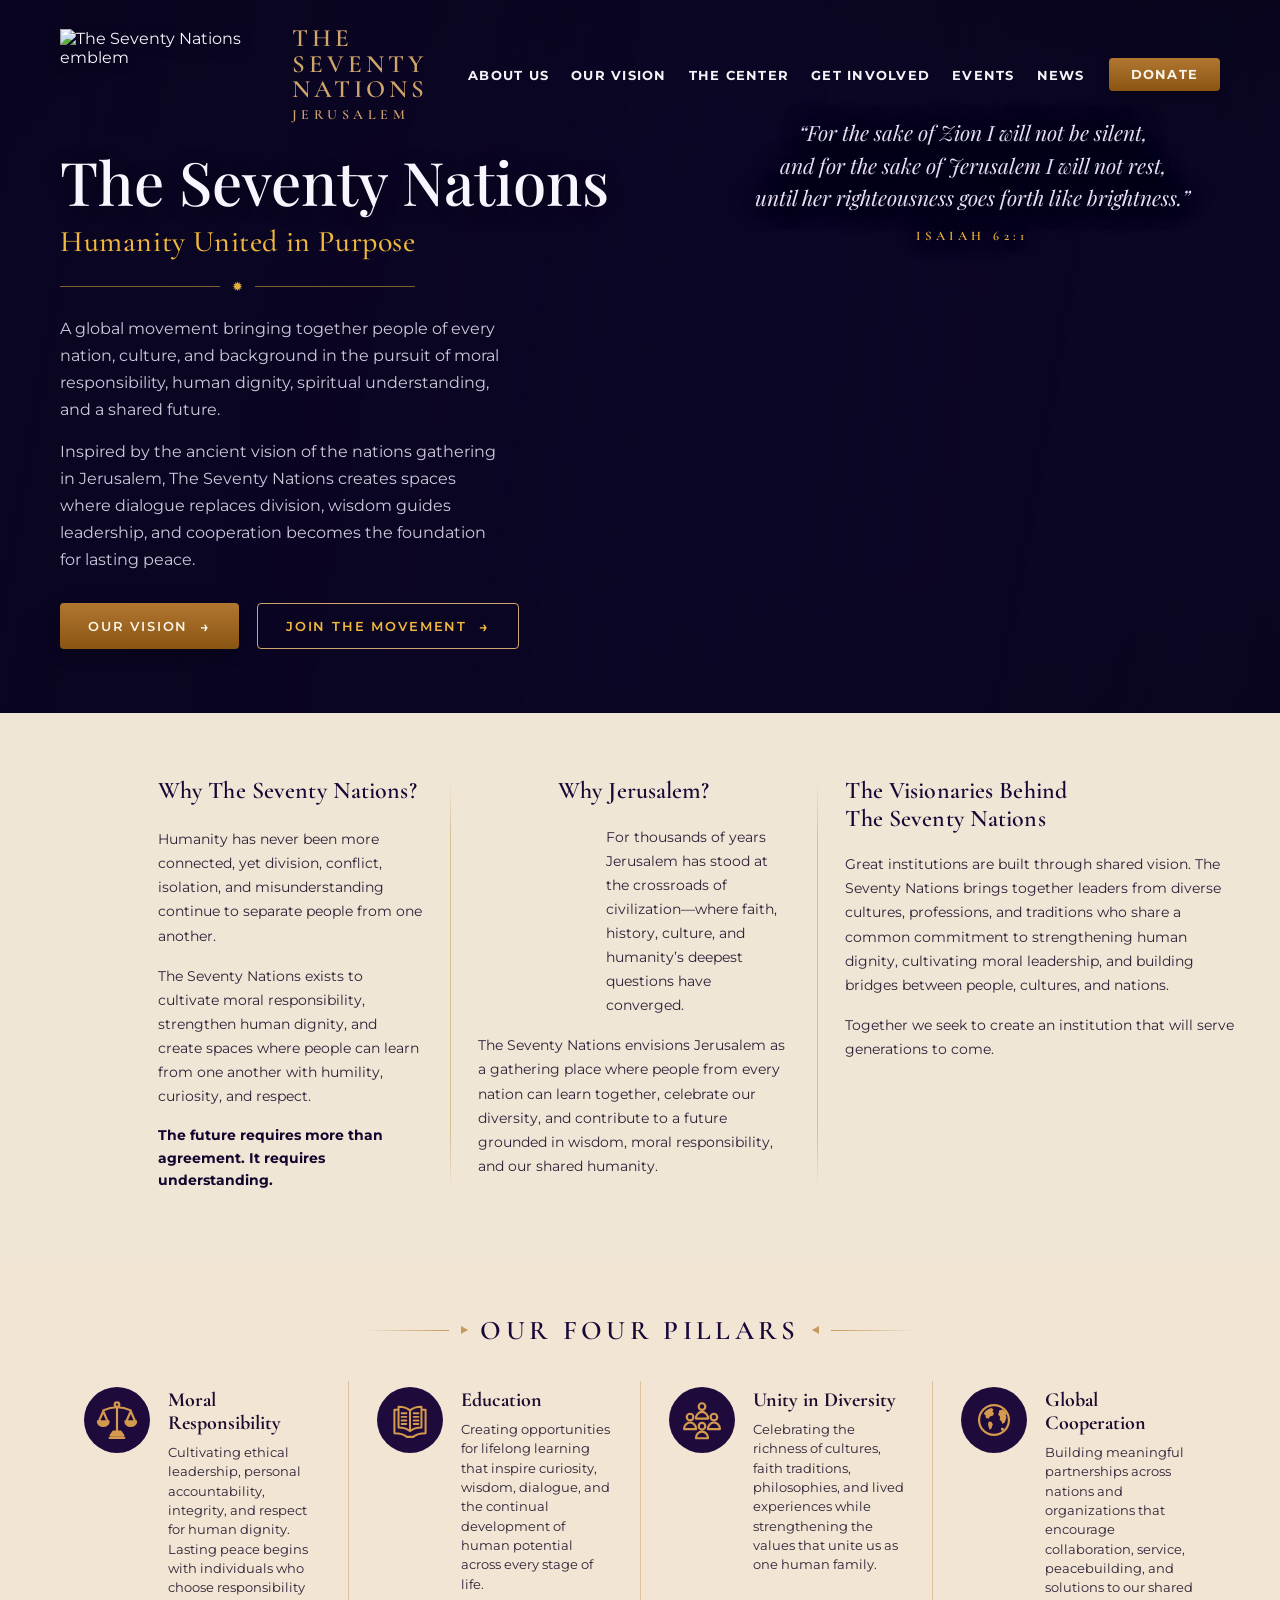
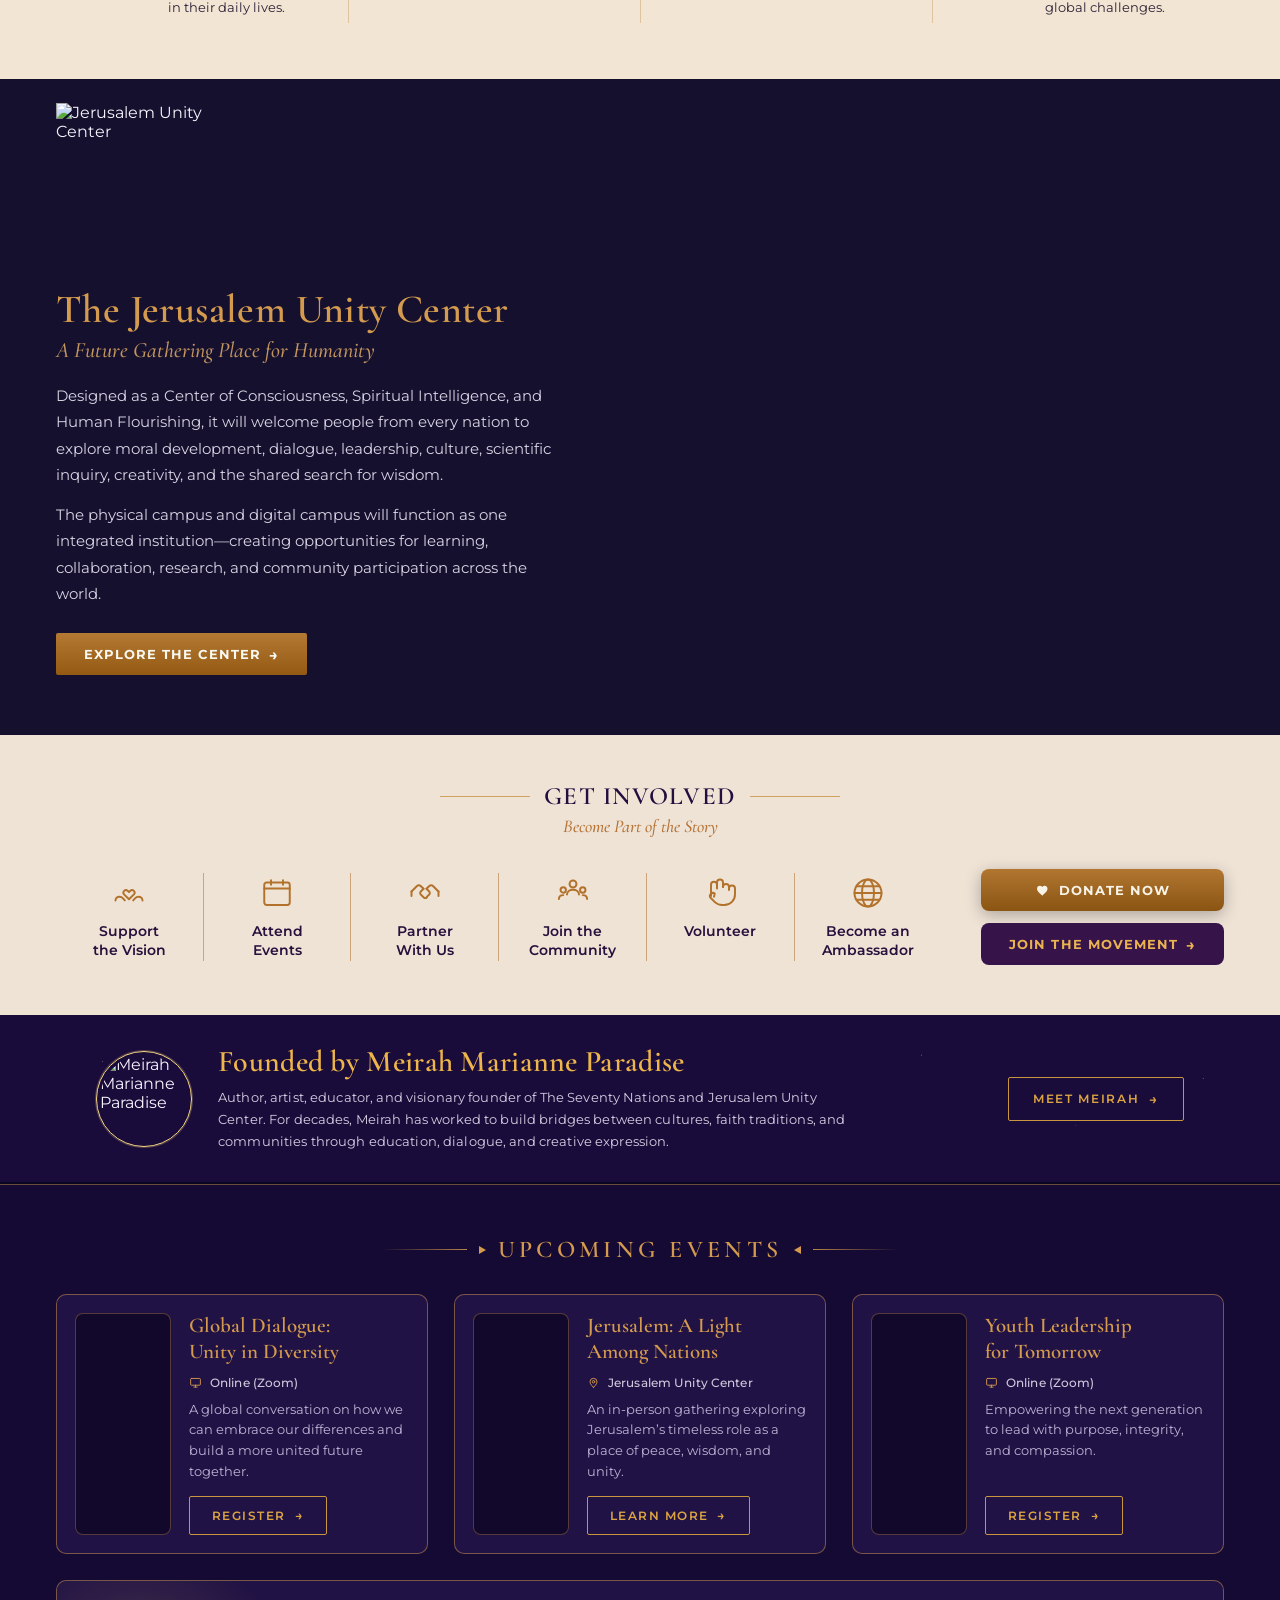
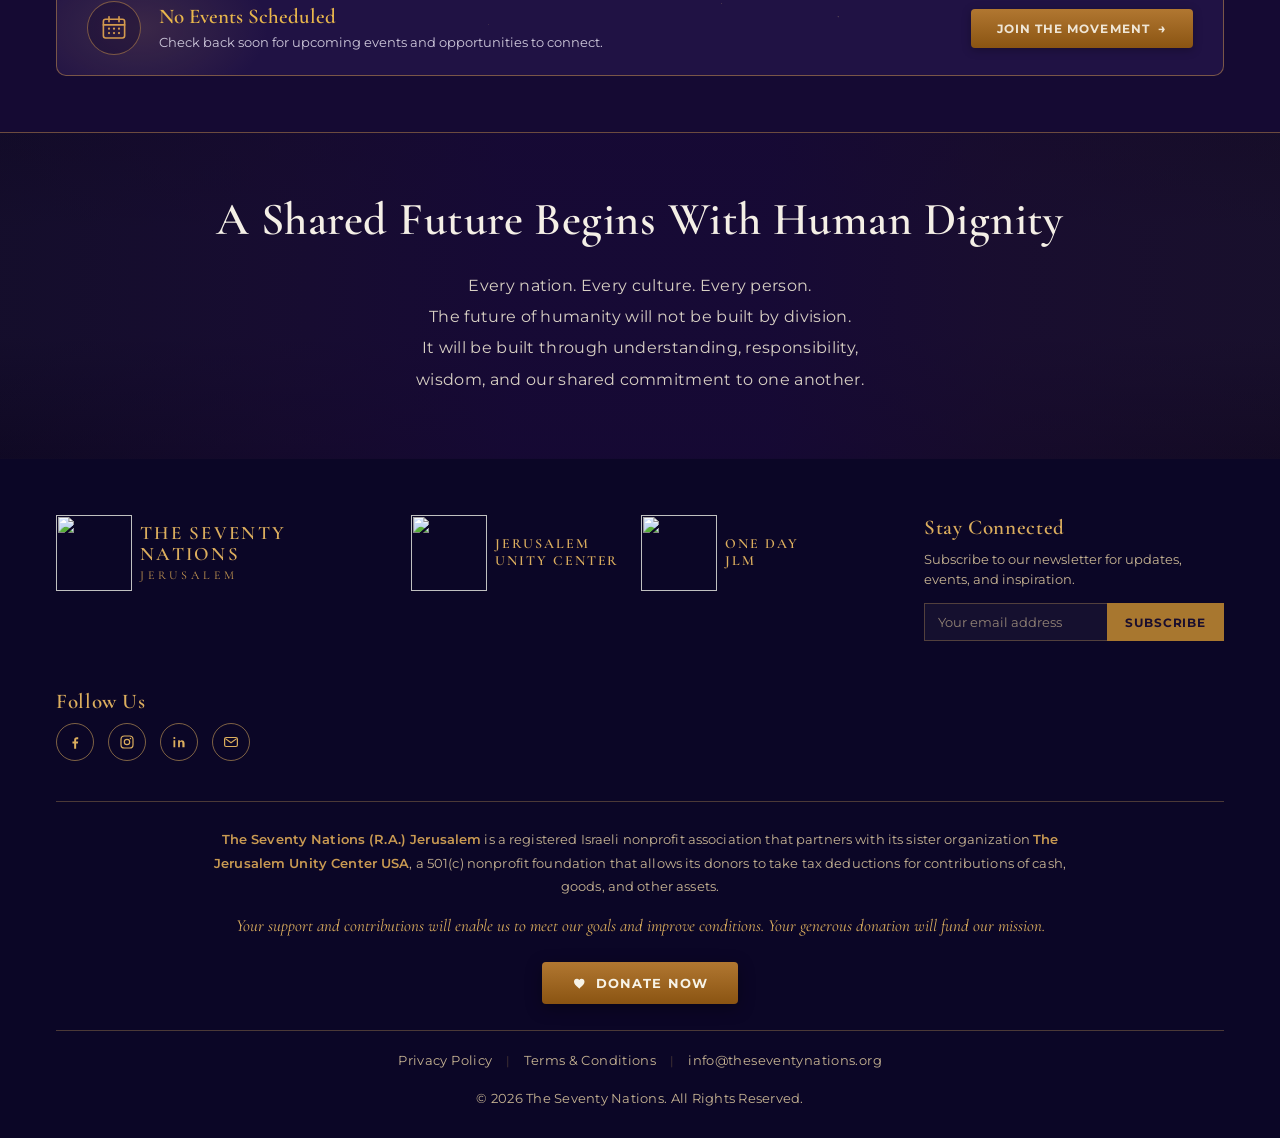
==== commit a68dd2ff: "images: serve all images from Blogger CDN (absolute URLs), drop asset deps Hostinger would not relia" ====
--- a/index.html
+++ b/index.html
@@ -6,10 +6,10 @@
   <title>The Seventy Nations &mdash; Humanity United in Purpose</title>
 
   <!-- Favicons -->
-  <link rel="icon" href="assets/favicon.ico" sizes="any" />
-  <link rel="icon" type="image/png" sizes="32x32" href="assets/favicon-32x32.png" />
-  <link rel="icon" type="image/png" sizes="16x16" href="assets/favicon-16x16.png" />
-  <link rel="apple-touch-icon" sizes="180x180" href="assets/apple-touch-icon.png" />
+  <link rel="icon" href="https://blogger.googleusercontent.com/img/b/R29vZ2xl/AVvXsEjZDGQhnEyO5aLZjgsL33Ngkiy5SKW1MW2a8LLkzSCL7g8PgeOf7yCPahEYJpOCPJG5LdURT9QbcgQuj2tV_md4800yJr_AtqeqSbH_qCzJXRQZXLva2PTNsZ4ZHCCK-PZVGfKGtl7oCPHzekWkGPqF6TYRCn-bCkrz56kYenff03r9TB_4v0H_tUjP9mY/s1600/favicon.ico" sizes="any" />
+  <link rel="icon" type="image/png" sizes="32x32" href="https://blogger.googleusercontent.com/img/b/R29vZ2xl/AVvXsEisaGBmIJy0YrohG5PLKxV0oo5IL90L0SnA6uUNrGgDAgikfju9TMQ3y0yhVmkgz9WuDhkZsg-pROx1q4_ggbWQZrg2-Y6T-qxAW_HrXPrrP7fSbRkvHCRcpqySS34qYNMdOjAqZkQiuo_k_OB_jk_H3luaG71MnJWUGyZBanNwQtrURcjp6abakAtxMwc/s1600/favicon-32x32.png" />
+  <link rel="icon" type="image/png" sizes="16x16" href="https://blogger.googleusercontent.com/img/b/R29vZ2xl/AVvXsEgwVSKkyvLOiknPEqtHNcucjb4M4_DDpT3xal3cpP15ssQNNY-PGFRDyQCz1cUH3zY9WOhqCQkZwxpm7f7kEDz9GuIa5m53-YAbf2J-pNQOslE8AMIvclqO6hVGNDNsOB96gQYIcIrPxkpvjj39JE4QbBnvErruIeQ8S-YFg7aRWOPZ8k1f68hToW_f8dw/s1600/favicon-16x16.png" />
+  <link rel="apple-touch-icon" sizes="180x180" href="https://blogger.googleusercontent.com/img/b/R29vZ2xl/AVvXsEh4Y8xjqS43zXMkdaj0lI-3CsCqzNXHBHEOpgE04LESNmx89t4b3a0J9gCKcw1oafl04K4FGhcOvJrHMINFit7GLJx_Q30hN4p6UUBYwUJ6BKtGHg65fX7rfXPvUVbA98nhDqBfrlBxSLLDLYTsaFMQhlRuCeRbBCabvQ3aelYHMJ_qxN3VDF4N8VhfBQk/s1600/apple-touch-icon.png" />
   <link rel="manifest" href="assets/site.webmanifest" />
   <meta name="theme-color" content="#0A0522" />
 
@@ -22,7 +22,7 @@
   <!-- ===================== HEADER ===================== -->
   <header class="site-header">
     <a class="brand" href="#home">
-      <img class="brand__emblem" src="assets/logo-emblem.png" alt="The Seventy Nations emblem" />
+      <img class="brand__emblem" src="https://blogger.googleusercontent.com/img/b/R29vZ2xl/AVvXsEhyPAs63kChKPzbp4rucjnHb0P3nU_APvXYujZojK78ymrYOqbU94Ih5mOrrVzqNGN9LTvcSUBo77qHLnR5t9pgSNRSNyXSNXBFway03KQBu0rWY74-oFxRLQ_dgklGAYv2kDEjNMApoaBi3ujinHvybzQIDiGehKYDiPCarh7TzMOf38hFHCAbdOsk7MY/s1600/logo-emblem.png" alt="The Seventy Nations emblem" />
       <span class="brand__text">
         <span class="brand__title">The Seventy<br />Nations</span>
         <span class="brand__sub">Jerusalem</span>
@@ -86,7 +86,7 @@
       <div class="why__col why__col--globe">
         <h2 class="why__title why__title--globe">Why The Seventy Nations?</h2>
         <span class="why__icon why__icon--globe" aria-hidden="true">
-          <img src="assets/why-the-seventy-nations-icon.png" alt="">
+          <img src="https://blogger.googleusercontent.com/img/b/R29vZ2xl/AVvXsEhN6V9mRg0_dGYMA1QCydwj1x9iHjedkiGl1PGuQoqWwcHPvztMnFu6I8XK5w0-8CPWceWDb19cQ_MDkQwLwJk2VPWPZi_gPM92_YlN0UvYMsTY2ptlblQbCHQ6IT_49AlsTU29J9aalReVCNcci2EEEL0sSUq3DRQPlpZLcu862HSNd7_8DtJu3aLTzTA/s1600/why-the-seventy-nations-icon.png" alt="">
         </span>
         <div class="why__text">
           <p class="why__p">Humanity has never been more connected, yet division, conflict, isolation, and misunderstanding continue to separate people from one another.</p>
@@ -100,7 +100,7 @@
         <h2 class="why__title why__title--centered">Why Jerusalem?</h2>
         <div class="why__lede">
           <span class="why__icon why__icon--skyline" aria-hidden="true">
-            <img src="assets/why-jerusalem-icon.png" alt="">
+            <img src="https://blogger.googleusercontent.com/img/b/R29vZ2xl/AVvXsEhMPiZijha6AE1e-sJPpdfZziCCftNFH-Idf8Nl3eJdX6dWlM4h3Lby48s-7w9WwtD827I5DDoLI73r2yLRJcLeQ34tNjK3dCPQWEfdYBjFBsKDOfGKQzJ-EHBStSnK5QZkWG8pXsPQvDmjlz0LDMSQbe82xMFv8HcwUne6kg7zICeT8ehVuuP1RuI5qpc/s1600/why-jerusalem-icon.png" alt="">
           </span>
           <p class="why__p">For thousands of years Jerusalem has stood at the crossroads of civilization&mdash;where faith, history, culture, and humanity&rsquo;s deepest questions have converged.</p>
         </div>
@@ -227,7 +227,7 @@
     <div class="center__inner">
       <div class="center__panel">
         <span class="center__badge">
-          <img src="assets/unity-center-transparent.png" alt="Jerusalem Unity Center" />
+          <img src="https://blogger.googleusercontent.com/img/b/R29vZ2xl/AVvXsEhjKQMBUb60JZM0Wrt2SCta_p66vje7-JvUeoOTaVd3KnhWupMGu_CYLWJZdoUAzC_6jL-THsWacnqP8Pk7aan-08RlqLUue2jlD5_XGHEaxpuieqQo5VEhNniSxKPvpqzjNMh1HArJzmrOkhy-UHOjd4R4Gn-AEVE3UGZnO8ga_0AL9NWmEsHzYCD0Xuw/s1600/unity-center-transparent.png" alt="Jerusalem Unity Center" />
         </span>
         <h2 class="center__title">The Jerusalem Unity Center</h2>
         <p class="center__subtitle">A Future Gathering Place for Humanity</p>
@@ -343,7 +343,7 @@
     <div class="founder__inner">
       <div class="founder__main">
         <div class="founder__photo">
-          <img src="assets/meirah-new-profile.jpg" alt="Meirah Marianne Paradise" loading="lazy" style="object-fit: cover; object-position: center 15%;">
+          <img src="https://blogger.googleusercontent.com/img/b/R29vZ2xl/AVvXsEjnPuYHs0bANDbD-XdjDA-AIFeS4jFo9PBZPZ4b7D3-0EAsEgZY6c9wDlv4zjFV7jl3YWewTQbe2TwrTlue6wgn01tvmm5_RdXCT0UlAQyThRghU7423Z0FQqb5w9cxt_RTGlGyCAFUH-nScqkvltkUld88kCsxygAwH50snXr9Fg1zk7-V8R-0eIWvMXw/s1600/meirah-new-profile.jpg" alt="Meirah Marianne Paradise" loading="lazy" style="object-fit: cover; object-position: center 15%;">
         </div>
         <div class="founder__text">
           <h2 class="founder__title">Founded by Meirah Marianne Paradise</h2>
@@ -467,7 +467,7 @@
         <!-- 1. Brand crest -->
         <div class="footer__brand">
           <span class="footer__crest" aria-hidden="true">
-            <img src="assets/the-seventy-nations-transparent-logo.png" alt="" />
+            <img src="https://blogger.googleusercontent.com/img/b/R29vZ2xl/AVvXsEjRk20Ii42B0r_-0_64_SajlscyC_VW0MnUGutQlk_G7fDZGQ2w3GV3mu7RSpgU26ePZgDkRhEf23ckyA0jkPSrrZgCiMVPCG_fWNRfH6D_x-3Vw--9Eo6WVp7h0yGKjcYe3g-poaLg96rH0Vf4ACWia5PlqsXYdqoWggQoU-WdibtrSmEQHHqY_T-qDCU/s1600/the-seventy-nations-transparent-logo.png" alt="" />
           </span>
           <span class="footer__brand-text">
             <span class="footer__brand-name">THE SEVENTY<br>NATIONS</span>
@@ -479,13 +479,13 @@
         <div class="footer__marks">
           <div class="footer__mark">
             <span class="footer__mark-icon" aria-hidden="true">
-              <img src="assets/jerusalem-unity-center-transparent-logo.png" alt="" />
+              <img src="https://blogger.googleusercontent.com/img/b/R29vZ2xl/AVvXsEgF6rCVkBNGuDTEon6vMnEu966oWF-QoogEFV9t0t44H236vWMszbqq2OtGLmPvWz_GpuHCTi-2CGDECLRW_ySQbt3aJTFkO-N05GnVLsk_9fezBMYwQQ4NEMZjFce8Gt-f0H1ULOicE9ow2W_CJHLO57JO5fMjjcvnCRN2YZTTCoTp2cgxToAoC6x6iEk/s1600/jerusalem-unity-center-transparent-logo.png" alt="" />
             </span>
             <span class="footer__mark-text">JERUSALEM<br>UNITY CENTER</span>
           </div>
           <div class="footer__mark">
             <span class="footer__mark-icon" aria-hidden="true">
-              <img src="assets/one-day-jlm-transparent-logo.png" alt="" />
+              <img src="https://blogger.googleusercontent.com/img/b/R29vZ2xl/AVvXsEiVKgQ0-WG7R6QhOelGn-qgBws_0eLkK53u9iQZhJXvjog9_AqExm3dmnHSQ3IUQYW19LtELzTWGEYij8-sZRVsAz9cvn-eAW0nVB1IImyOVcQlRfAQR1GD8yoIHPxHECEKPPaDJQG7h2sawrkv9CCGm2BfabXKQNFcqaRRLLuGgoX2048rflj8hsiM5_Y/s1600/one-day-jlm-transparent-logo.png" alt="" />
             </span>
             <span class="footer__mark-text">ONE DAY<br>JLM</span>
           </div>
--- a/style.css
+++ b/style.css
@@ -107,7 +107,7 @@
 }
 
 .brand__emblem {
-  /* Uses assets/logo-emblem.png — a tight-cropped emblem whose artwork fills
+  /* Uses https://blogger.googleusercontent.com/img/b/R29vZ2xl/AVvXsEhyPAs63kChKPzbp4rucjnHb0P3nU_APvXYujZojK78ymrYOqbU94Ih5mOrrVzqNGN9LTvcSUBo77qHLnR5t9pgSNRSNyXSNXBFway03KQBu0rWY74-oFxRLQ_dgklGAYv2kDEjNMApoaBi3ujinHvybzQIDiGehKYDiPCarh7TzMOf38hFHCAbdOsk7MY/s1600/logo-emblem.png — a tight-cropped emblem whose artwork fills
      its box (no transparent padding), so height alone controls the visible
      mark (~90px, matching the mockup). Lighter than the 1024x1024 master, so
      it loads reliably on mobile. */
@@ -191,7 +191,7 @@
   position: relative;
   min-height: 600px;
   background-color: var(--purple-deep);
-  background-image: url("assets/new-hero-bg-high-res.jpg");
+  background-image: url("https://blogger.googleusercontent.com/img/b/R29vZ2xl/AVvXsEifWhLXWgjTmrzTojw_7PL1ZoAk9762Zjpiz0gljCHjmEhUg41ohWdqnA1M96SLqW_SOQzwA7W3lKeBTbNHV1PpqQLlkVbc7u61tmPIXGYvcv3lrsXVlaKBXN__Pvzp_WsVXpKbLZuQOnCPKECGbBEkzyOH5xWCu5uzR7cx1HFie2vPNmHaS3Mh6x9i_NQ/s1600/hero-bg-high-res.png");
   /* the new artwork is full-bleed: deep purple + constellation motif on the
      left, Jerusalem cityscape lower-left, sun on the right at ~63% height.
      cover + "center 70%" crops mostly empty purple sky off the top and keeps
@@ -503,7 +503,7 @@
    =================================================================== */
 .why {
   background-color: var(--s2-cream);
-  background-image: url("assets/section2-bg-high-res.jpg");
+  background-image: url("https://blogger.googleusercontent.com/img/b/R29vZ2xl/AVvXsEhVQSFfJWQjKfNdLqjY4jBzTmjv9z85SE3Wq9aO4raljhTOYsupOnaYR1A7ghSGFXxLGt3QPcCvAxt1zwXV364uXHsroZbvTYgLmDFB7EP9HOkR5up2EE8oNmxyPdhSnNSchU6A_I5efChdfhI0Xb8WYsMH8yyGgAaT4FXYJclQGX2fMm-AwkVqVyfQgFY/s1600/section2-bg-high-res.jpg");
   background-size: cover;
   background-position: center;
   background-repeat: no-repeat;
@@ -697,7 +697,7 @@
 
 .pillars {
   background-color: var(--pl-cream);            /* fallback while image loads */
-  background-image: url("assets/our-pillars-bg-high-res.jpg");
+  background-image: url("https://blogger.googleusercontent.com/img/b/R29vZ2xl/AVvXsEgHDKkNrL61SDz6EGZGOHq8v01nk7aCG62MxX3qGiLZtbx4L2A8D8XWSqYpSjvt3Gx68ryOLFXSnWUtbwESgyjdOVg0qtD6N5SlLsdELfN3XG_lMpM1qTNZVCi1MDf7jFsqqF8_YoOg7kgHJaL9-B_03fsu-4HxgTaFLEUtscQBpMJ3lOIew2Q-WkdHOJw/s1600/our-pillars-bg-high-res.jpg");
   background-size: cover;
   background-position: center;
   background-repeat: no-repeat;
@@ -853,7 +853,7 @@
       rgba(20,16,46,0.92) 38%,
       rgba(20,16,46,0.45) 52%,
       rgba(20,16,46,0) 66%),
-    url("assets/section3-bg-high-res.jpg");
+    url("https://blogger.googleusercontent.com/img/b/R29vZ2xl/AVvXsEgWS0AIVvgfO-WBbsnJlBEKz-fs5h2e7RKlmapDIz0-9l1ePYNb-tPfJsXJ0ugmS53tVmkOrjCGcBjyCoF4nqOM4BgBWz-2BZ0v3dV93n1EW2vrmcNu0y0H7AOheXVk5Fjj1hXFoPtFRELFsJIfXchujVWG4hoNJdomoqFZawENW0LVUMsx7FXmjkdu7hM/s1600/section3-bg-high-res.jpg");
   background-repeat: no-repeat, no-repeat;
   background-position: center, right center;
   background-size: cover, cover;
@@ -946,7 +946,7 @@
         var(--s3-navy) 0%,
         rgba(20,16,46,0.9) 50%,
         rgba(20,16,46,0.55) 100%),
-      url("assets/section3-bg-high-res.jpg");
+      url("https://blogger.googleusercontent.com/img/b/R29vZ2xl/AVvXsEgWS0AIVvgfO-WBbsnJlBEKz-fs5h2e7RKlmapDIz0-9l1ePYNb-tPfJsXJ0ugmS53tVmkOrjCGcBjyCoF4nqOM4BgBWz-2BZ0v3dV93n1EW2vrmcNu0y0H7AOheXVk5Fjj1hXFoPtFRELFsJIfXchujVWG4hoNJdomoqFZawENW0LVUMsx7FXmjkdu7hM/s1600/section3-bg-high-res.jpg");
   }
   .center__inner { padding: 22px 32px 52px; }
   .center__panel { max-width: 560px; }
@@ -962,7 +962,7 @@
         rgba(20, 16, 46, 0.94) 0%,
         rgba(20, 16, 46, 0.86) 40%,
         rgba(20, 16, 46, 0.66) 100%),
-      url("assets/section3-bg-high-res.jpg");
+      url("https://blogger.googleusercontent.com/img/b/R29vZ2xl/AVvXsEgWS0AIVvgfO-WBbsnJlBEKz-fs5h2e7RKlmapDIz0-9l1ePYNb-tPfJsXJ0ugmS53tVmkOrjCGcBjyCoF4nqOM4BgBWz-2BZ0v3dV93n1EW2vrmcNu0y0H7AOheXVk5Fjj1hXFoPtFRELFsJIfXchujVWG4hoNJdomoqFZawENW0LVUMsx7FXmjkdu7hM/s1600/section3-bg-high-res.jpg");
     /* building's glass dome centres at ~73% of the source width; frame it
        so the lit facade fills the tall crop instead of the empty sky left of it */
     background-position: center, 73% center;
@@ -982,7 +982,7 @@
 /* ===================== SECTION 4 — GET INVOLVED ===================== */
 .involve {
   background-color: var(--s4-cream);
-  background-image: url("assets/section4-bg-high-res.jpg");
+  background-image: url("https://blogger.googleusercontent.com/img/b/R29vZ2xl/AVvXsEh3c0mGlns-gD84hcFS6qMF95u8Ig3eI1Gtu9uzl8jn3OFMsZDQchKgGAkfuTEH_-Vb24GEyLa--QXDdXvPviHL8zKGFoaqqLwmXsZXpHxGCs3_6es9QEip8ns8TbQ1AvAa24AurEMSyaTulTOo4PPA9b5YQ7K5GJwoAnLZ52jek8QyO8ic4oiVGwDgM5w/s1600/section4-bg-high-res.jpg");
   background-size: cover;
   background-position: center;
   background-repeat: no-repeat;
@@ -1164,7 +1164,7 @@
    =================================================================== */
 .founder {
   background-color: #1A0C3A;                     /* navy fallback while image loads */
-  background-image: url("assets/leadership-bg-high-res.jpg");
+  background-image: url("https://blogger.googleusercontent.com/img/b/R29vZ2xl/AVvXsEhYhtiyE4f-QOUetaI0bzxfS8SA9vsaqE2izGlsV0tSDHW7_x-60sJJFIxMvp5oAjku6hXH2KSkN3tgN6KF-wdCrmq6GUnaB093qsWyIUXrNdsIoXjtE0CrjtjbrLk0IQ5_TM8Edd68UeAZmlnE1SNU6XuPWuws8Wd1_4P3NWUnPq3PDY7MEaCv2aJBrWg/s1600/leadership-bg-high-res.jpg");
   background-size: cover;
   background-position: center;
   background-repeat: no-repeat;
@@ -1306,12 +1306,13 @@
 
 .events {
   background-color: #150A33;                 /* navy fallback while image loads */
-  background-image: url("assets/events-bg-high-res.jpg");
+  background-image: url("https://blogger.googleusercontent.com/img/b/R29vZ2xl/AVvXsEirnPfcwOyKawYx76BBgeoOj4rStebXQaRy37vNAmFBbcB4B-SO2kd35WAIipNPTs9OXGtrF3ReXz6s_4KAKlUR6buarHwnNPMWFkzn4KR356llzN4QMPlnaBW4HmPEf6j_rrYT1b4bqvSA6rIXE28fJ_AwqiHj_BkEOmuqPLvZQ5Yg8btcgVEhbsp7o2E/s1600/events-bg-high-res.jpg");
   background-size: cover;
   background-position: center;
   background-repeat: no-repeat;
-  /* very thin gold frame around the band, per the client's mockup */
-  border: 1px solid rgba(212, 154, 78, 0.45);
+  /* thin gold frame on the top and bottom edges only (no left/right) */
+  border-top: 1px solid rgba(212, 154, 78, 0.45);
+  border-bottom: 1px solid rgba(212, 154, 78, 0.45);
   /* hairline gap so the band doesn't feel fused to the founder strip above */
   margin-top: 2px;
 }
@@ -1386,9 +1387,9 @@
   background-position: center;
   background-repeat: no-repeat;
 }
-.events__tile--dialogue { background-image: url("assets/unity-in-diversity.jpeg"); }
-.events__tile--jerusalem { background-image: url("assets/a-light-among-nations.jpeg"); }
-.events__tile--youth { background-image: url("assets/youth-leadership-for-tommorow.jpeg"); }
+.events__tile--dialogue { background-image: url("https://blogger.googleusercontent.com/img/b/R29vZ2xl/AVvXsEhrStZ83H1lsBWMojlUMGdn3uR2rcUwlN3EXaHLR9GHBZbMT-BahSspmB8y9wArg-9PuqnKQu6vXCheKyCsEW8h_hov9X6PDc4Dnq7KwgAvW8rp5uJRQj3F9fAnlL-ExIkjX21JlvN7MNJwQLQegA9TUkPkUW141JG4u-kS5VKI-5kv97kJVUeuWNXrxQ8/s1600/unity-in-diversity.jpeg"); }
+.events__tile--jerusalem { background-image: url("https://blogger.googleusercontent.com/img/b/R29vZ2xl/AVvXsEiyouWPcgjnrFlXzPYQ62o1ZMHwvhEqafzdTXED2YuY_zRrDmOCCAqqm9vNhYty8PjaMcRLuVt1o1kTQzElO9OfkOnQxP0pWGdG_yvsy5lQubRyENYCht278UgJVf_WXfvrVQ68nb_p9O6mg17KeUJniXy4iYnVKPLS0j8i3RlooGZ5WfymC6u0Jdup73I/s1600/a-light-among-nations.jpeg"); }
+.events__tile--youth { background-image: url("https://blogger.googleusercontent.com/img/b/R29vZ2xl/AVvXsEgxaDdX5zoL4Nfkixrlh46lfOTZ-1-UwLfJtAxy_fYBTshFfADzrQACjs9Ix5P4qzaPuBA6av9BrXRCzmWqQH6CP9yZreSX26MK1zbNS9w80uwBdU0bGTYiMb9cv-bYXYKTjv0t64oCISnFLQnC0ZLMnL8VS_OLJRzN3P4nzp4Lj3uVwz7LXLvGZ1Ckq4g/s1600/youth-leadership-for-tommorow.jpeg"); }
 
 .events__body {
   flex: 1 1 auto;
@@ -1595,7 +1596,7 @@
       rgba(10, 4, 28, 0) 30%,
       rgba(8, 4, 26, 0) 62%,
       rgba(8, 4, 26, 0.55) 100%),
-    url("assets/section5-bg-high-res.jpg");
+    url("https://blogger.googleusercontent.com/img/b/R29vZ2xl/AVvXsEhJ_1knuViIXVleyJRCizEaxSPBrKyMF94AewHQJKF2nfwc4NFL4ZSJeixk1YkfjsB-xVKSCQwggvBEnlud7GtYAWcqcKIWERkyIgnFryAivqaqcPDG-Hj63ZH4VJ1lW4N0DSS_3BmR-6nvpa1YJj-NmNppdOr_RMrPyPyk2GoxAdJUleA5xSPfwJ3iLOg/s1600/section5-bg-high-res.jpg");
   background-position: center, center, center;
   background-size: cover, cover, cover;
   background-repeat: no-repeat, no-repeat, no-repeat;
@@ -1638,7 +1639,7 @@
         rgba(16, 6, 34, 0.68) 0%,
         rgba(23, 9, 54, 0.80) 50%,
         rgba(10, 4, 28, 0.86) 100%),
-      url("assets/section5-bg-high-res.jpg");
+      url("https://blogger.googleusercontent.com/img/b/R29vZ2xl/AVvXsEhJ_1knuViIXVleyJRCizEaxSPBrKyMF94AewHQJKF2nfwc4NFL4ZSJeixk1YkfjsB-xVKSCQwggvBEnlud7GtYAWcqcKIWERkyIgnFryAivqaqcPDG-Hj63ZH4VJ1lW4N0DSS_3BmR-6nvpa1YJj-NmNppdOr_RMrPyPyk2GoxAdJUleA5xSPfwJ3iLOg/s1600/section5-bg-high-res.jpg");
     background-position: center, center;
     background-size: cover, cover;
     background-repeat: no-repeat, no-repeat;
@@ -1654,7 +1655,7 @@
    =================================================================== */
 .footer {
   background-color: var(--ft-navy);
-  background-image: url("assets/footer-bg.png");
+  background-image: url("https://blogger.googleusercontent.com/img/b/R29vZ2xl/AVvXsEgIifchFtvChHwbmmv6IOzYHCFCtvDfUrHCa65ZXy2ykBirMjobsQJc-U-mHV4y0vwVSLcKJdIeTQ7rKK7gK7hOlyOWYfoCToTXhHBc_gp1EQKGSaylb6NZ9eQn1lJbTpSdeyw3XF4PWq3OtK5Ubu49CNgZKCgf-RZKFc00Ap74IQ3_wPBtzPOVv3EjHAs/s1600/footer-bg.png");
   background-position: center bottom;
   background-size: cover;
   background-repeat: no-repeat;
@@ -2002,7 +2003,7 @@
   background-color: #140A31;
   background-image:
     linear-gradient(180deg, rgba(15, 7, 40, 0.88), rgba(13, 6, 34, 0.94)),
-    url("assets/events-bg-high-res.jpg");
+    url("https://blogger.googleusercontent.com/img/b/R29vZ2xl/AVvXsEirnPfcwOyKawYx76BBgeoOj4rStebXQaRy37vNAmFBbcB4B-SO2kd35WAIipNPTs9OXGtrF3ReXz6s_4KAKlUR6buarHwnNPMWFkzn4KR356llzN4QMPlnaBW4HmPEf6j_rrYT1b4bqvSA6rIXE28fJ_AwqiHj_BkEOmuqPLvZQ5Yg8btcgVEhbsp7o2E/s1600/events-bg-high-res.jpg");
   background-size: cover;
   background-position: center;
   border: 1px solid rgba(212, 154, 78, 0.5);
@@ -2217,7 +2218,7 @@
 .legal-hero {
   position: relative;
   background-color: var(--purple-deep);
-  background-image: url("assets/events-bg-high-res.jpg");
+  background-image: url("https://blogger.googleusercontent.com/img/b/R29vZ2xl/AVvXsEirnPfcwOyKawYx76BBgeoOj4rStebXQaRy37vNAmFBbcB4B-SO2kd35WAIipNPTs9OXGtrF3ReXz6s_4KAKlUR6buarHwnNPMWFkzn4KR356llzN4QMPlnaBW4HmPEf6j_rrYT1b4bqvSA6rIXE28fJ_AwqiHj_BkEOmuqPLvZQ5Yg8btcgVEhbsp7o2E/s1600/events-bg-high-res.jpg");
   background-size: cover;
   background-position: center;
   background-repeat: no-repeat;
@@ -2286,7 +2287,7 @@
 /* ---- parchment body ---- */
 .legal {
   background-color: var(--s2-cream);
-  background-image: url("assets/section2-bg-high-res.jpg");
+  background-image: url("https://blogger.googleusercontent.com/img/b/R29vZ2xl/AVvXsEhVQSFfJWQjKfNdLqjY4jBzTmjv9z85SE3Wq9aO4raljhTOYsupOnaYR1A7ghSGFXxLGt3QPcCvAxt1zwXV364uXHsroZbvTYgLmDFB7EP9HOkR5up2EE8oNmxyPdhSnNSchU6A_I5efChdfhI0Xb8WYsMH8yyGgAaT4FXYJclQGX2fMm-AwkVqVyfQgFY/s1600/section2-bg-high-res.jpg");
   background-size: cover;
   background-position: center;
   background-repeat: no-repeat;
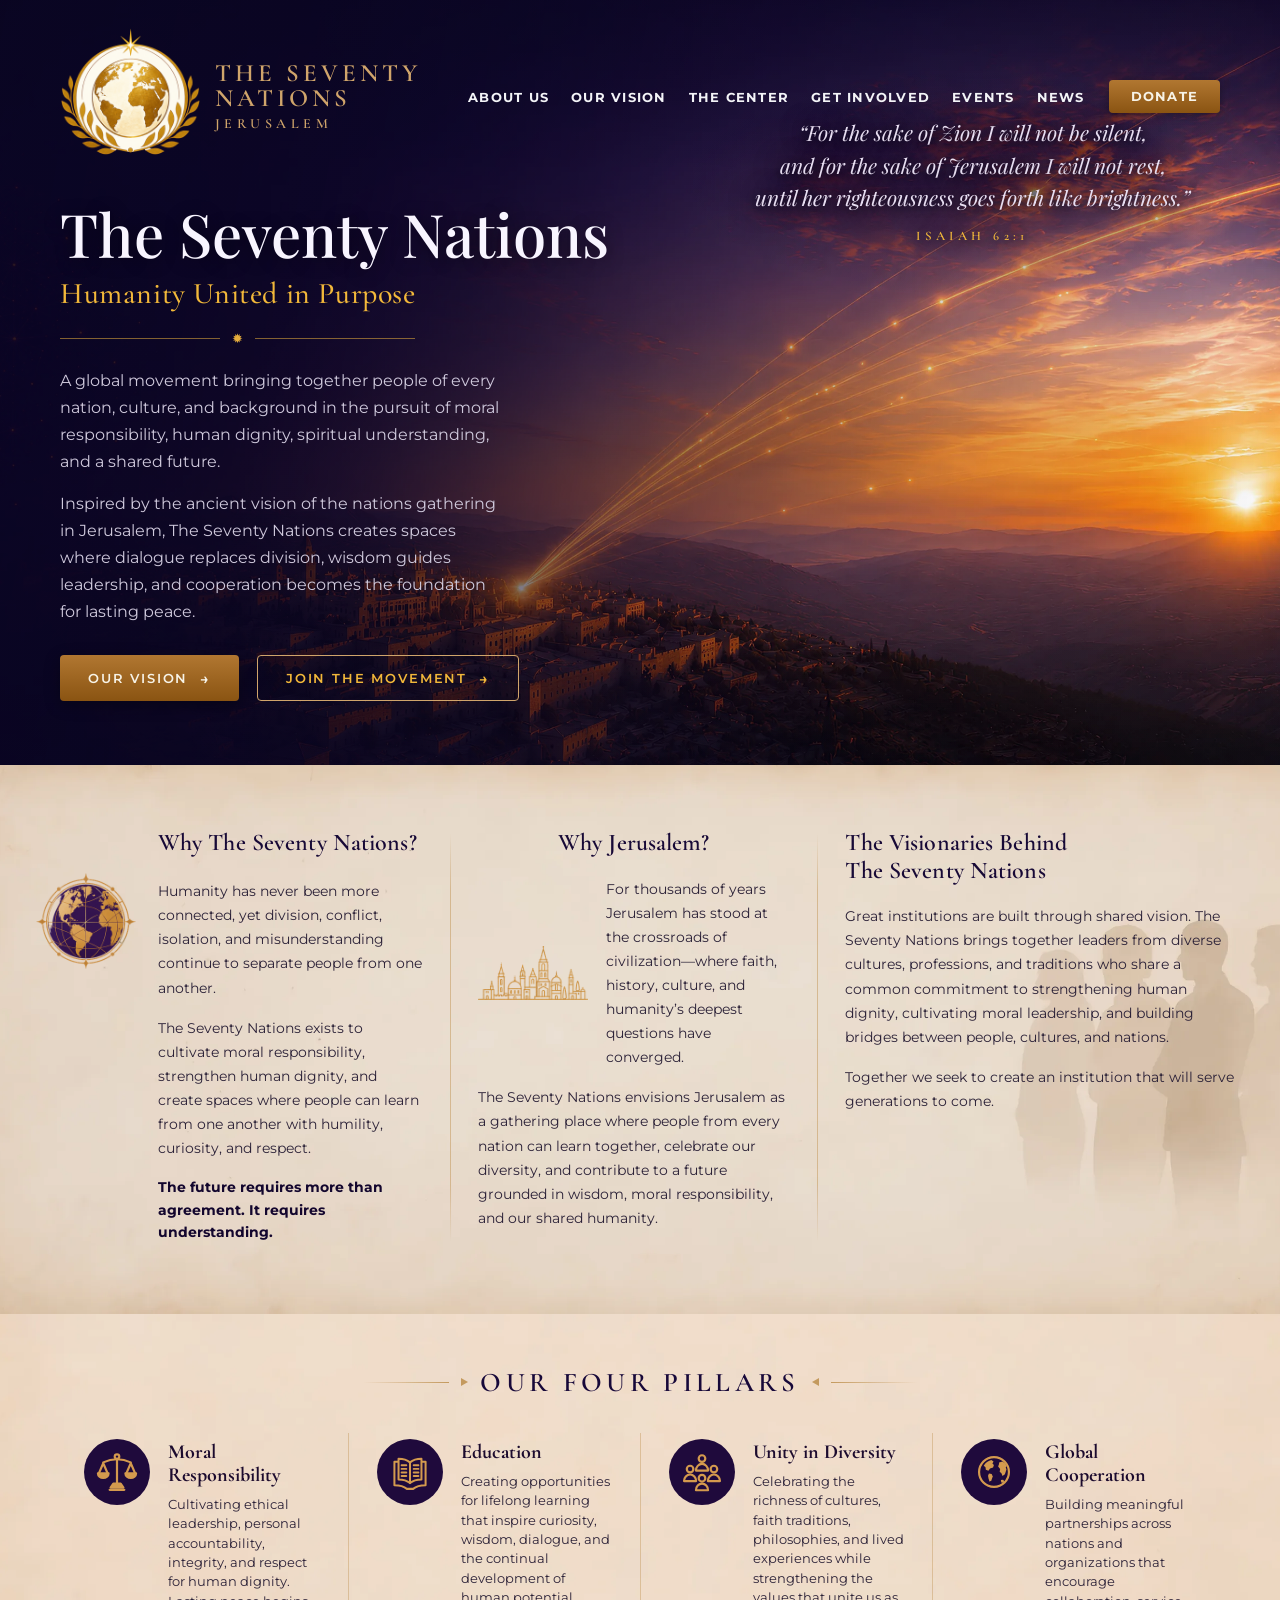
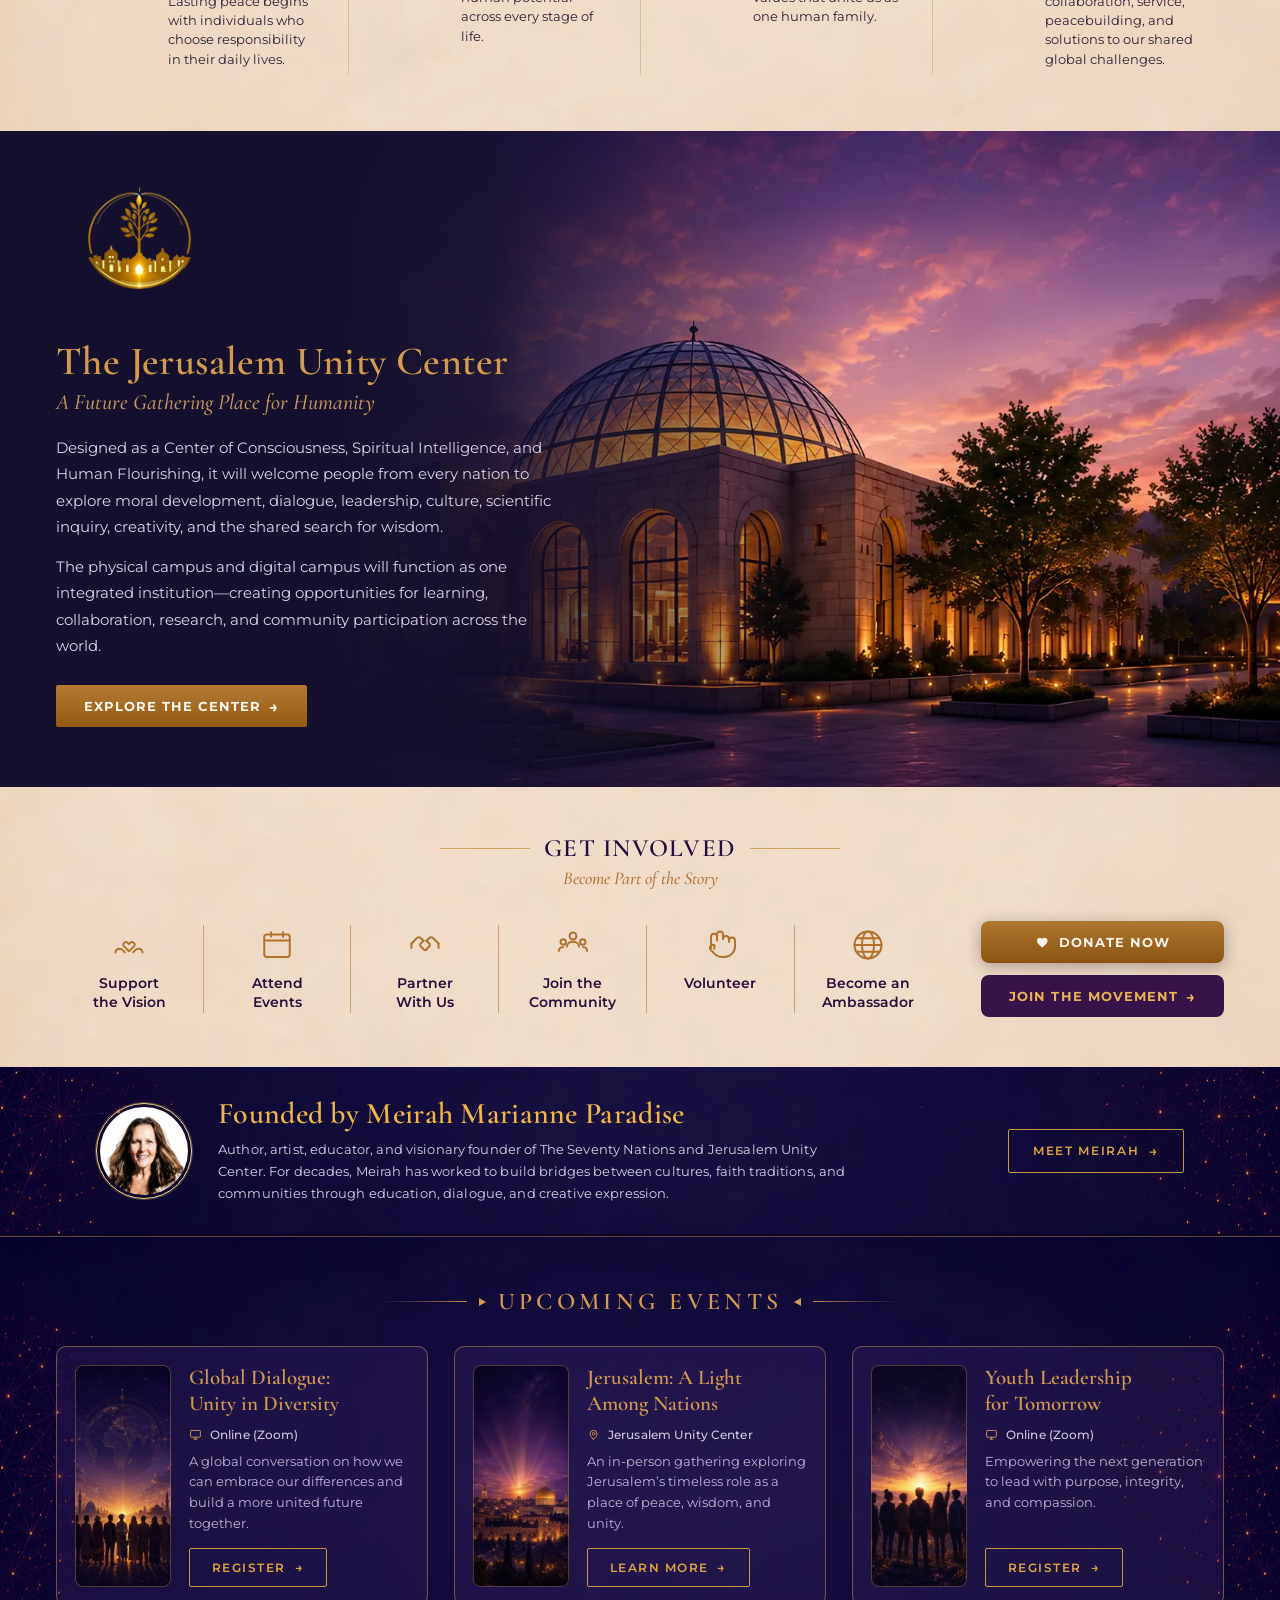
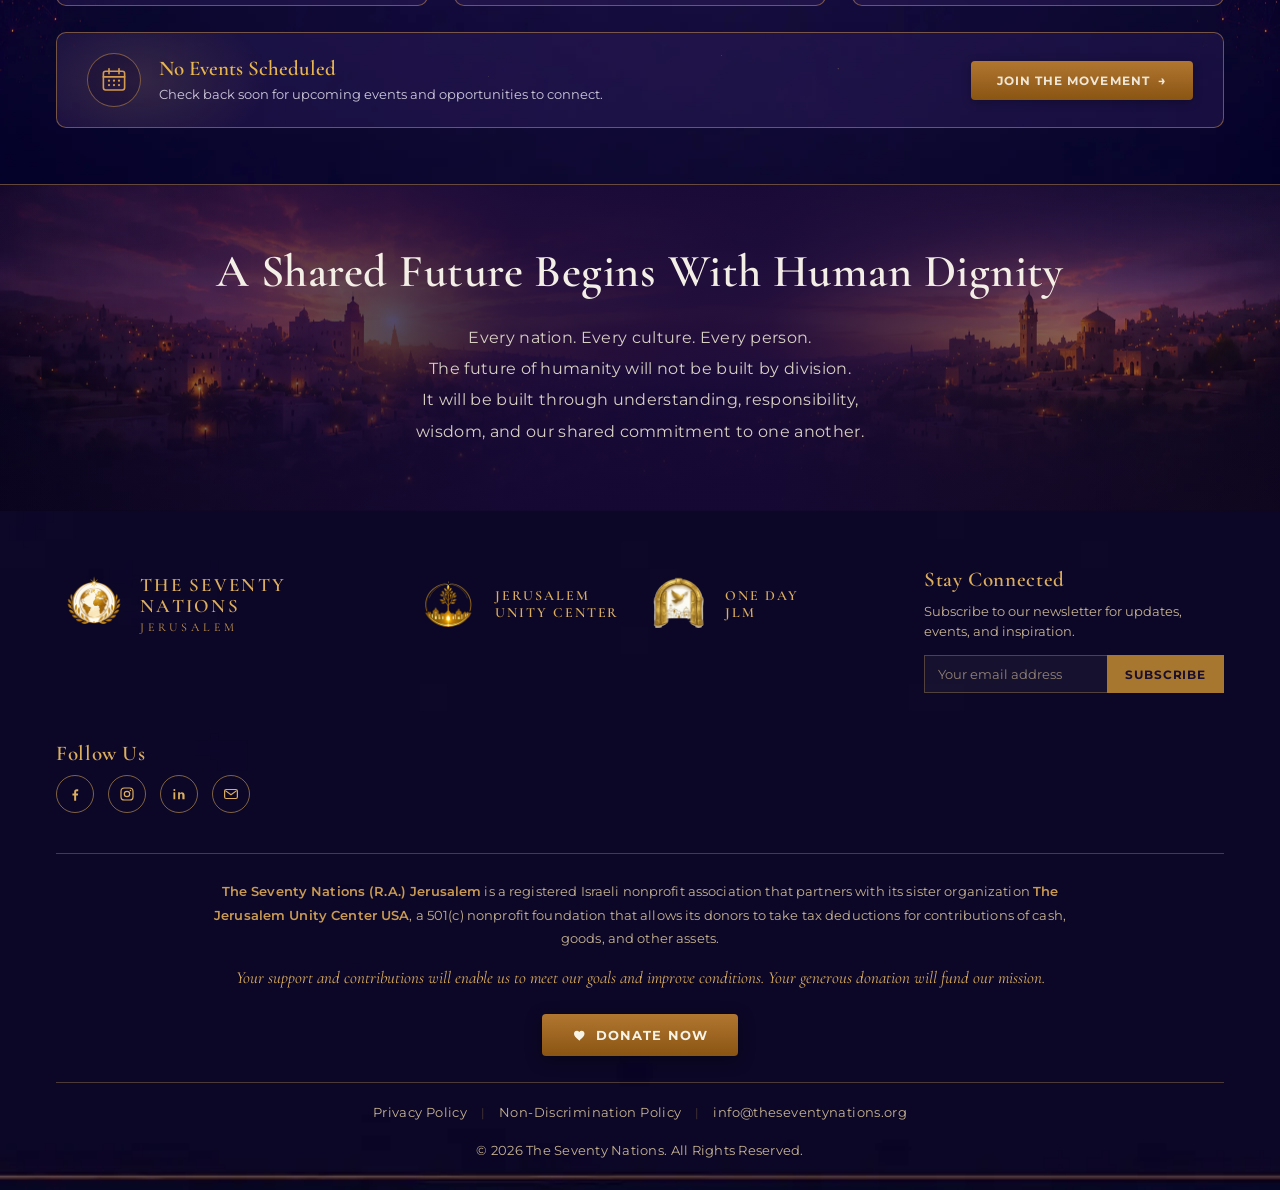
==== commit 534b164c: "images: serve from local assets/img, drop Blogger CDN URLs Points index.html and style.css back at l" ====
--- a/index.html
+++ b/index.html
@@ -6,10 +6,10 @@
   <title>The Seventy Nations &mdash; Humanity United in Purpose</title>
 
   <!-- Favicons -->
-  <link rel="icon" href="https://blogger.googleusercontent.com/img/b/R29vZ2xl/AVvXsEjZDGQhnEyO5aLZjgsL33Ngkiy5SKW1MW2a8LLkzSCL7g8PgeOf7yCPahEYJpOCPJG5LdURT9QbcgQuj2tV_md4800yJr_AtqeqSbH_qCzJXRQZXLva2PTNsZ4ZHCCK-PZVGfKGtl7oCPHzekWkGPqF6TYRCn-bCkrz56kYenff03r9TB_4v0H_tUjP9mY/s1600/favicon.ico" sizes="any" />
-  <link rel="icon" type="image/png" sizes="32x32" href="https://blogger.googleusercontent.com/img/b/R29vZ2xl/AVvXsEisaGBmIJy0YrohG5PLKxV0oo5IL90L0SnA6uUNrGgDAgikfju9TMQ3y0yhVmkgz9WuDhkZsg-pROx1q4_ggbWQZrg2-Y6T-qxAW_HrXPrrP7fSbRkvHCRcpqySS34qYNMdOjAqZkQiuo_k_OB_jk_H3luaG71MnJWUGyZBanNwQtrURcjp6abakAtxMwc/s1600/favicon-32x32.png" />
-  <link rel="icon" type="image/png" sizes="16x16" href="https://blogger.googleusercontent.com/img/b/R29vZ2xl/AVvXsEgwVSKkyvLOiknPEqtHNcucjb4M4_DDpT3xal3cpP15ssQNNY-PGFRDyQCz1cUH3zY9WOhqCQkZwxpm7f7kEDz9GuIa5m53-YAbf2J-pNQOslE8AMIvclqO6hVGNDNsOB96gQYIcIrPxkpvjj39JE4QbBnvErruIeQ8S-YFg7aRWOPZ8k1f68hToW_f8dw/s1600/favicon-16x16.png" />
-  <link rel="apple-touch-icon" sizes="180x180" href="https://blogger.googleusercontent.com/img/b/R29vZ2xl/AVvXsEh4Y8xjqS43zXMkdaj0lI-3CsCqzNXHBHEOpgE04LESNmx89t4b3a0J9gCKcw1oafl04K4FGhcOvJrHMINFit7GLJx_Q30hN4p6UUBYwUJ6BKtGHg65fX7rfXPvUVbA98nhDqBfrlBxSLLDLYTsaFMQhlRuCeRbBCabvQ3aelYHMJ_qxN3VDF4N8VhfBQk/s1600/apple-touch-icon.png" />
+  <link rel="icon" href="assets/favicon.ico" sizes="any" />
+  <link rel="icon" type="image/png" sizes="32x32" href="assets/favicon-32x32.png" />
+  <link rel="icon" type="image/png" sizes="16x16" href="assets/favicon-16x16.png" />
+  <link rel="apple-touch-icon" sizes="180x180" href="assets/apple-touch-icon.png" />
   <link rel="manifest" href="assets/site.webmanifest" />
   <meta name="theme-color" content="#0A0522" />
 
@@ -22,7 +22,7 @@
   <!-- ===================== HEADER ===================== -->
   <header class="site-header">
     <a class="brand" href="#home">
-      <img class="brand__emblem" src="https://blogger.googleusercontent.com/img/b/R29vZ2xl/AVvXsEhyPAs63kChKPzbp4rucjnHb0P3nU_APvXYujZojK78ymrYOqbU94Ih5mOrrVzqNGN9LTvcSUBo77qHLnR5t9pgSNRSNyXSNXBFway03KQBu0rWY74-oFxRLQ_dgklGAYv2kDEjNMApoaBi3ujinHvybzQIDiGehKYDiPCarh7TzMOf38hFHCAbdOsk7MY/s1600/logo-emblem.png" alt="The Seventy Nations emblem" />
+      <img class="brand__emblem" src="assets/img/logo.png" alt="The Seventy Nations emblem" />
       <span class="brand__text">
         <span class="brand__title">The Seventy<br />Nations</span>
         <span class="brand__sub">Jerusalem</span>
@@ -86,7 +86,7 @@
       <div class="why__col why__col--globe">
         <h2 class="why__title why__title--globe">Why The Seventy Nations?</h2>
         <span class="why__icon why__icon--globe" aria-hidden="true">
-          <img src="https://blogger.googleusercontent.com/img/b/R29vZ2xl/AVvXsEhN6V9mRg0_dGYMA1QCydwj1x9iHjedkiGl1PGuQoqWwcHPvztMnFu6I8XK5w0-8CPWceWDb19cQ_MDkQwLwJk2VPWPZi_gPM92_YlN0UvYMsTY2ptlblQbCHQ6IT_49AlsTU29J9aalReVCNcci2EEEL0sSUq3DRQPlpZLcu862HSNd7_8DtJu3aLTzTA/s1600/why-the-seventy-nations-icon.png" alt="">
+          <img src="assets/img/icon-seventy-nations.png" alt="">
         </span>
         <div class="why__text">
           <p class="why__p">Humanity has never been more connected, yet division, conflict, isolation, and misunderstanding continue to separate people from one another.</p>
@@ -100,7 +100,7 @@
         <h2 class="why__title why__title--centered">Why Jerusalem?</h2>
         <div class="why__lede">
           <span class="why__icon why__icon--skyline" aria-hidden="true">
-            <img src="https://blogger.googleusercontent.com/img/b/R29vZ2xl/AVvXsEhMPiZijha6AE1e-sJPpdfZziCCftNFH-Idf8Nl3eJdX6dWlM4h3Lby48s-7w9WwtD827I5DDoLI73r2yLRJcLeQ34tNjK3dCPQWEfdYBjFBsKDOfGKQzJ-EHBStSnK5QZkWG8pXsPQvDmjlz0LDMSQbe82xMFv8HcwUne6kg7zICeT8ehVuuP1RuI5qpc/s1600/why-jerusalem-icon.png" alt="">
+            <img src="assets/img/icon-jerusalem.png" alt="">
           </span>
           <p class="why__p">For thousands of years Jerusalem has stood at the crossroads of civilization&mdash;where faith, history, culture, and humanity&rsquo;s deepest questions have converged.</p>
         </div>
@@ -227,13 +227,13 @@
     <div class="center__inner">
       <div class="center__panel">
         <span class="center__badge">
-          <img src="https://blogger.googleusercontent.com/img/b/R29vZ2xl/AVvXsEhjKQMBUb60JZM0Wrt2SCta_p66vje7-JvUeoOTaVd3KnhWupMGu_CYLWJZdoUAzC_6jL-THsWacnqP8Pk7aan-08RlqLUue2jlD5_XGHEaxpuieqQo5VEhNniSxKPvpqzjNMh1HArJzmrOkhy-UHOjd4R4Gn-AEVE3UGZnO8ga_0AL9NWmEsHzYCD0Xuw/s1600/unity-center-transparent.png" alt="Jerusalem Unity Center" />
+          <img src="assets/img/unity-center-badge.png" alt="Jerusalem Unity Center" />
         </span>
         <h2 class="center__title">The Jerusalem Unity Center</h2>
         <p class="center__subtitle">A Future Gathering Place for Humanity</p>
         <p class="center__text">Designed as a Center of Consciousness, Spiritual Intelligence, and Human Flourishing, it will welcome people from every nation to explore moral development, dialogue, leadership, culture, scientific inquiry, creativity, and the shared search for wisdom.</p>
         <p class="center__text">The physical campus and digital campus will function as one integrated institution&mdash;creating opportunities for learning, collaboration, research, and community participation across the world.</p>
-        <a class="center__btn" href="#the-center">Explore the Center <span class="center__btn-arrow">&rarr;</span></a>
+        <a class="center__btn" href="https://jerusalemunity.org/" target="_blank" rel="noopener noreferrer">Explore the Center <span class="center__btn-arrow">&rarr;</span></a>
       </div>
     </div>
   </section>
@@ -343,14 +343,14 @@
     <div class="founder__inner">
       <div class="founder__main">
         <div class="founder__photo">
-          <img src="https://blogger.googleusercontent.com/img/b/R29vZ2xl/AVvXsEjnPuYHs0bANDbD-XdjDA-AIFeS4jFo9PBZPZ4b7D3-0EAsEgZY6c9wDlv4zjFV7jl3YWewTQbe2TwrTlue6wgn01tvmm5_RdXCT0UlAQyThRghU7423Z0FQqb5w9cxt_RTGlGyCAFUH-nScqkvltkUld88kCsxygAwH50snXr9Fg1zk7-V8R-0eIWvMXw/s1600/meirah-new-profile.jpg" alt="Meirah Marianne Paradise" loading="lazy" style="object-fit: cover; object-position: center 15%;">
+          <img src="assets/img/meirah.jpg" alt="Meirah Marianne Paradise" loading="lazy">
         </div>
         <div class="founder__text">
           <h2 class="founder__title">Founded by Meirah Marianne Paradise</h2>
           <p class="founder__desc">Author, artist, educator, and visionary founder of The Seventy Nations and Jerusalem Unity Center. For decades, Meirah has worked to build bridges between cultures, faith traditions, and communities through education, dialogue, and creative expression.</p>
         </div>
       </div>
-      <a class="founder__btn" href="https://meirah.org/" target="_blank" rel="noopener noreferrer">MEET MEIRAH <span class="founder__btn-arrow">&rarr;</span></a>
+      <a class="founder__btn" href="https://marianneparadise.org/" target="_blank" rel="noopener noreferrer">MEET MEIRAH <span class="founder__btn-arrow">&rarr;</span></a>
     </div>
   </section>
 
@@ -465,27 +465,27 @@
       <div class="footer__top">
 
         <!-- 1. Brand crest -->
-        <div class="footer__brand">
+        <a class="footer__brand" href="https://seventynationsjerusalem.org/" target="_blank" rel="noopener noreferrer" aria-label="The Seventy Nations Jerusalem">
           <span class="footer__crest" aria-hidden="true">
-            <img src="https://blogger.googleusercontent.com/img/b/R29vZ2xl/AVvXsEjRk20Ii42B0r_-0_64_SajlscyC_VW0MnUGutQlk_G7fDZGQ2w3GV3mu7RSpgU26ePZgDkRhEf23ckyA0jkPSrrZgCiMVPCG_fWNRfH6D_x-3Vw--9Eo6WVp7h0yGKjcYe3g-poaLg96rH0Vf4ACWia5PlqsXYdqoWggQoU-WdibtrSmEQHHqY_T-qDCU/s1600/the-seventy-nations-transparent-logo.png" alt="" />
+            <img src="assets/img/footer-crest.png" alt="" />
           </span>
           <span class="footer__brand-text">
             <span class="footer__brand-name">THE SEVENTY<br>NATIONS</span>
             <span class="footer__brand-sub">JERUSALEM</span>
           </span>
-        </div>
+        </a>
 
         <!-- 2. Sub-brands -->
         <div class="footer__marks">
+          <a class="footer__mark" href="https://jerusalemunity.org/" target="_blank" rel="noopener noreferrer" aria-label="Jerusalem Unity Center">
+            <span class="footer__mark-icon" aria-hidden="true">
+              <img src="assets/img/mark-unity-center.png" alt="" />
+            </span>
+            <span class="footer__mark-text">JERUSALEM<br>UNITY CENTER</span>
+          </a>
           <div class="footer__mark">
             <span class="footer__mark-icon" aria-hidden="true">
-              <img src="https://blogger.googleusercontent.com/img/b/R29vZ2xl/AVvXsEgF6rCVkBNGuDTEon6vMnEu966oWF-QoogEFV9t0t44H236vWMszbqq2OtGLmPvWz_GpuHCTi-2CGDECLRW_ySQbt3aJTFkO-N05GnVLsk_9fezBMYwQQ4NEMZjFce8Gt-f0H1ULOicE9ow2W_CJHLO57JO5fMjjcvnCRN2YZTTCoTp2cgxToAoC6x6iEk/s1600/jerusalem-unity-center-transparent-logo.png" alt="" />
-            </span>
-            <span class="footer__mark-text">JERUSALEM<br>UNITY CENTER</span>
-          </div>
-          <div class="footer__mark">
-            <span class="footer__mark-icon" aria-hidden="true">
-              <img src="https://blogger.googleusercontent.com/img/b/R29vZ2xl/AVvXsEiVKgQ0-WG7R6QhOelGn-qgBws_0eLkK53u9iQZhJXvjog9_AqExm3dmnHSQ3IUQYW19LtELzTWGEYij8-sZRVsAz9cvn-eAW0nVB1IImyOVcQlRfAQR1GD8yoIHPxHECEKPPaDJQG7h2sawrkv9CCGm2BfabXKQNFcqaRRLLuGgoX2048rflj8hsiM5_Y/s1600/one-day-jlm-transparent-logo.png" alt="" />
+              <img src="assets/img/mark-one-day-jlm.png" alt="" />
             </span>
             <span class="footer__mark-text">ONE DAY<br>JLM</span>
           </div>
@@ -546,7 +546,7 @@
         <nav class="footer__legal-links" aria-label="Legal">
           <a href="privacy-policy.html">Privacy Policy</a>
           <span class="footer__legal-sep" aria-hidden="true">|</span>
-          <a href="terms-and-conditions.html">Terms &amp; Conditions</a>
+          <a href="non-discrimination-policy.html">Non-Discrimination Policy</a>
           <span class="footer__legal-sep" aria-hidden="true">|</span>
           <a href="mailto:info@theseventynations.org">info@theseventynations.org</a>
         </nav>
@@ -631,7 +631,7 @@
 
           <label class="jm-consent">
             <input type="checkbox" name="consent" required />
-            <span>I agree to be contacted by The Seventy Nations Jerusalem Foundation regarding programs, events, and opportunities, and I have read the <a href="privacy-policy.html" target="_blank" rel="noopener">Privacy Policy</a>. <span class="jm-req">*</span></span>
+            <span>I agree to be contacted by The Seventy Nations Jerusalem Foundation regarding programs, events, and opportunities. <span class="jm-req">*</span></span>
           </label>
 
           <!-- BACKEND (final step): reCAPTCHA widget goes here + POST submission
--- a/style.css
+++ b/style.css
@@ -107,14 +107,9 @@
 }
 
 .brand__emblem {
-  /* Uses https://blogger.googleusercontent.com/img/b/R29vZ2xl/AVvXsEhyPAs63kChKPzbp4rucjnHb0P3nU_APvXYujZojK78ymrYOqbU94Ih5mOrrVzqNGN9LTvcSUBo77qHLnR5t9pgSNRSNyXSNXBFway03KQBu0rWY74-oFxRLQ_dgklGAYv2kDEjNMApoaBi3ujinHvybzQIDiGehKYDiPCarh7TzMOf38hFHCAbdOsk7MY/s1600/logo-emblem.png — a tight-cropped emblem whose artwork fills
-     its box (no transparent padding), so height alone controls the visible
-     mark (~90px, matching the mockup). Lighter than the 1024x1024 master, so
-     it loads reliably on mobile. */
-  height: 90px;
+  height: 140px;
   width: auto;
   display: block;
-  filter: drop-shadow(0 2px 6px rgba(0, 0, 0, 0.5));
 }
 
 .brand__text {
@@ -191,13 +186,11 @@
   position: relative;
   min-height: 600px;
   background-color: var(--purple-deep);
-  background-image: url("https://blogger.googleusercontent.com/img/b/R29vZ2xl/AVvXsEifWhLXWgjTmrzTojw_7PL1ZoAk9762Zjpiz0gljCHjmEhUg41ohWdqnA1M96SLqW_SOQzwA7W3lKeBTbNHV1PpqQLlkVbc7u61tmPIXGYvcv3lrsXVlaKBXN__Pvzp_WsVXpKbLZuQOnCPKECGbBEkzyOH5xWCu5uzR7cx1HFie2vPNmHaS3Mh6x9i_NQ/s1600/hero-bg-high-res.png");
-  /* the new artwork is full-bleed: deep purple + constellation motif on the
-     left, Jerusalem cityscape lower-left, sun on the right at ~63% height.
-     cover + "center 70%" crops mostly empty purple sky off the top and keeps
-     the cityscape base and sun disc in frame on wide viewports. */
+  background-image: url("assets/img/hero-bg.jpg");
+  background-image: image-set(url("assets/img/hero-bg.webp") type("image/webp"), url("assets/img/hero-bg.jpg") type("image/jpeg"));
+  /* desktop artwork: full-bleed, centre-cropped and filled edge to edge */
   background-size: cover;
-  background-position: center 70%;
+  background-position: center center;
   background-repeat: no-repeat;
   overflow: hidden;
 }
@@ -280,7 +273,8 @@
   position: relative;
   z-index: 3;
   max-width: 620px;
-  padding: 150px 60px 64px;
+  /* top padding clears the absolutely-positioned header (26px pad + 140px logo) */
+  padding: 202px 60px 64px;
   display: flex;
   flex-direction: column;
   justify-content: center;
@@ -389,11 +383,8 @@
 }
 
 /* ===================== RESPONSIVE ===================== */
-@media (max-width: 1249px) {
-  /* narrower viewports crop the image sides; 60% keeps the cityscape and the
-     light streams in frame with the sun's glow still entering from the right */
-  .hero { background-position: 60% 70%; }
-}
+/* the desktop hero stays centre-cropped at every width — no per-breakpoint
+   background-position overrides above the mobile (768px) image swap. */
 
 @media (max-width: 1100px) {
   .site-header { padding: 18px 32px; }
@@ -411,7 +402,7 @@
 @media (max-width: 1200px) {
   .site-header { padding: 16px 28px; }
   .brand { gap: 12px; }
-  .brand__emblem { height: 80px; }
+  .brand__emblem { height: 124px; }
   .brand__title { font-size: 20px; }
   .brand__sub { font-size: 11.5px; letter-spacing: 0.26em; }
   .main-nav { gap: 16px; }
@@ -424,6 +415,7 @@
   html, body { overflow-x: hidden; }
 }
 
+
 /* ============ MOBILE — header + hero (max-width: 768px) ============ */
 @media (max-width: 768px) {
   html, body { overflow-x: hidden; }
@@ -432,19 +424,19 @@
   .site-header { padding: 14px 20px; }
   .main-nav__list { display: none; }
   .brand { gap: 12px; }
-  .brand__emblem { height: 72px; }
+  .brand__emblem { height: 110px; }
   .brand__title { font-size: 20px; }
   .brand__sub { font-size: 12px; letter-spacing: 0.28em; }
   .btn-donate { font-size: 12px; padding: 10px 18px; }
 
   /* ---- Hero ---- */
   .hero {
+    /* dedicated portrait hero image for mobile (Blogger-hosted) */
+    background-image: url("assets/img/hero-bg-mobile.jpg");
+    background-image: image-set(url("assets/img/hero-bg-mobile.webp") type("image/webp"), url("assets/img/hero-bg-mobile.jpg") type("image/jpeg"));
     background-size: cover;
     background-repeat: no-repeat;
-    /* on tall narrow screens only ~25% of the image width fits; 42% centres
-       the window on the cityscape and the burst where the light streams rise,
-       with the sky's purple-to-gold gradient above */
-    background-position: 42% center;
+    background-position: center center;
   }
   /* portrait overlay: dark bands top & bottom so quote and content stay legible,
      lighter middle so the skyline still reads through */
@@ -462,7 +454,7 @@
     position: static;
     max-width: 430px;
     margin: 0 auto;
-    padding: 104px 24px 0;
+    padding: 134px 24px 0;
     text-align: center;
   }
   /* mobile's full-width top gradient band already dims the sky behind the
@@ -503,7 +495,8 @@
    =================================================================== */
 .why {
   background-color: var(--s2-cream);
-  background-image: url("https://blogger.googleusercontent.com/img/b/R29vZ2xl/AVvXsEhVQSFfJWQjKfNdLqjY4jBzTmjv9z85SE3Wq9aO4raljhTOYsupOnaYR1A7ghSGFXxLGt3QPcCvAxt1zwXV364uXHsroZbvTYgLmDFB7EP9HOkR5up2EE8oNmxyPdhSnNSchU6A_I5efChdfhI0Xb8WYsMH8yyGgAaT4FXYJclQGX2fMm-AwkVqVyfQgFY/s1600/section2-bg-high-res.jpg");
+  background-image: url("assets/img/section-2-bg.jpg");
+  background-image: image-set(url("assets/img/section-2-bg.webp") type("image/webp"), url("assets/img/section-2-bg.jpg") type("image/jpeg"));
   background-size: cover;
   background-position: center;
   background-repeat: no-repeat;
@@ -697,7 +690,8 @@
 
 .pillars {
   background-color: var(--pl-cream);            /* fallback while image loads */
-  background-image: url("https://blogger.googleusercontent.com/img/b/R29vZ2xl/AVvXsEgHDKkNrL61SDz6EGZGOHq8v01nk7aCG62MxX3qGiLZtbx4L2A8D8XWSqYpSjvt3Gx68ryOLFXSnWUtbwESgyjdOVg0qtD6N5SlLsdELfN3XG_lMpM1qTNZVCi1MDf7jFsqqF8_YoOg7kgHJaL9-B_03fsu-4HxgTaFLEUtscQBpMJ3lOIew2Q-WkdHOJw/s1600/our-pillars-bg-high-res.jpg");
+  background-image: url("assets/img/section-3-bg.jpg");
+  background-image: image-set(url("assets/img/section-3-bg.webp") type("image/webp"), url("assets/img/section-3-bg.jpg") type("image/jpeg"));
   background-size: cover;
   background-position: center;
   background-repeat: no-repeat;
@@ -853,7 +847,15 @@
       rgba(20,16,46,0.92) 38%,
       rgba(20,16,46,0.45) 52%,
       rgba(20,16,46,0) 66%),
-    url("https://blogger.googleusercontent.com/img/b/R29vZ2xl/AVvXsEgWS0AIVvgfO-WBbsnJlBEKz-fs5h2e7RKlmapDIz0-9l1ePYNb-tPfJsXJ0ugmS53tVmkOrjCGcBjyCoF4nqOM4BgBWz-2BZ0v3dV93n1EW2vrmcNu0y0H7AOheXVk5Fjj1hXFoPtFRELFsJIfXchujVWG4hoNJdomoqFZawENW0LVUMsx7FXmjkdu7hM/s1600/section3-bg-high-res.jpg");
+    url("assets/img/section-4-bg.jpg");
+  background-image:
+    linear-gradient(to right,
+      var(--s3-navy) 0%,
+      var(--s3-navy) 26%,
+      rgba(20,16,46,0.92) 38%,
+      rgba(20,16,46,0.45) 52%,
+      rgba(20,16,46,0) 66%),
+    image-set(url("assets/img/section-4-bg.webp") type("image/webp"), url("assets/img/section-4-bg.jpg") type("image/jpeg"));
   background-repeat: no-repeat, no-repeat;
   background-position: center, right center;
   background-size: cover, cover;
@@ -946,7 +948,13 @@
         var(--s3-navy) 0%,
         rgba(20,16,46,0.9) 50%,
         rgba(20,16,46,0.55) 100%),
-      url("https://blogger.googleusercontent.com/img/b/R29vZ2xl/AVvXsEgWS0AIVvgfO-WBbsnJlBEKz-fs5h2e7RKlmapDIz0-9l1ePYNb-tPfJsXJ0ugmS53tVmkOrjCGcBjyCoF4nqOM4BgBWz-2BZ0v3dV93n1EW2vrmcNu0y0H7AOheXVk5Fjj1hXFoPtFRELFsJIfXchujVWG4hoNJdomoqFZawENW0LVUMsx7FXmjkdu7hM/s1600/section3-bg-high-res.jpg");
+      url("assets/img/section-4-bg.jpg");
+    background-image:
+      linear-gradient(to right,
+        var(--s3-navy) 0%,
+        rgba(20,16,46,0.9) 50%,
+        rgba(20,16,46,0.55) 100%),
+      image-set(url("assets/img/section-4-bg.webp") type("image/webp"), url("assets/img/section-4-bg.jpg") type("image/jpeg"));
   }
   .center__inner { padding: 22px 32px 52px; }
   .center__panel { max-width: 560px; }
@@ -962,7 +970,13 @@
         rgba(20, 16, 46, 0.94) 0%,
         rgba(20, 16, 46, 0.86) 40%,
         rgba(20, 16, 46, 0.66) 100%),
-      url("https://blogger.googleusercontent.com/img/b/R29vZ2xl/AVvXsEgWS0AIVvgfO-WBbsnJlBEKz-fs5h2e7RKlmapDIz0-9l1ePYNb-tPfJsXJ0ugmS53tVmkOrjCGcBjyCoF4nqOM4BgBWz-2BZ0v3dV93n1EW2vrmcNu0y0H7AOheXVk5Fjj1hXFoPtFRELFsJIfXchujVWG4hoNJdomoqFZawENW0LVUMsx7FXmjkdu7hM/s1600/section3-bg-high-res.jpg");
+      url("assets/img/section-4-bg.jpg");
+    background-image:
+      linear-gradient(180deg,
+        rgba(20, 16, 46, 0.94) 0%,
+        rgba(20, 16, 46, 0.86) 40%,
+        rgba(20, 16, 46, 0.66) 100%),
+      image-set(url("assets/img/section-4-bg.webp") type("image/webp"), url("assets/img/section-4-bg.jpg") type("image/jpeg"));
     /* building's glass dome centres at ~73% of the source width; frame it
        so the lit facade fills the tall crop instead of the empty sky left of it */
     background-position: center, 73% center;
@@ -982,7 +996,8 @@
 /* ===================== SECTION 4 — GET INVOLVED ===================== */
 .involve {
   background-color: var(--s4-cream);
-  background-image: url("https://blogger.googleusercontent.com/img/b/R29vZ2xl/AVvXsEh3c0mGlns-gD84hcFS6qMF95u8Ig3eI1Gtu9uzl8jn3OFMsZDQchKgGAkfuTEH_-Vb24GEyLa--QXDdXvPviHL8zKGFoaqqLwmXsZXpHxGCs3_6es9QEip8ns8TbQ1AvAa24AurEMSyaTulTOo4PPA9b5YQ7K5GJwoAnLZ52jek8QyO8ic4oiVGwDgM5w/s1600/section4-bg-high-res.jpg");
+  background-image: url("assets/img/section-5-bg.jpg");
+  background-image: image-set(url("assets/img/section-5-bg.webp") type("image/webp"), url("assets/img/section-5-bg.jpg") type("image/jpeg"));
   background-size: cover;
   background-position: center;
   background-repeat: no-repeat;
@@ -1164,7 +1179,8 @@
    =================================================================== */
 .founder {
   background-color: #1A0C3A;                     /* navy fallback while image loads */
-  background-image: url("https://blogger.googleusercontent.com/img/b/R29vZ2xl/AVvXsEhYhtiyE4f-QOUetaI0bzxfS8SA9vsaqE2izGlsV0tSDHW7_x-60sJJFIxMvp5oAjku6hXH2KSkN3tgN6KF-wdCrmq6GUnaB093qsWyIUXrNdsIoXjtE0CrjtjbrLk0IQ5_TM8Edd68UeAZmlnE1SNU6XuPWuws8Wd1_4P3NWUnPq3PDY7MEaCv2aJBrWg/s1600/leadership-bg-high-res.jpg");
+  background-image: url("assets/img/events-bg.jpg");
+  background-image: image-set(url("assets/img/events-bg.webp") type("image/webp"), url("assets/img/events-bg.jpg") type("image/jpeg"));
   background-size: cover;
   background-position: center;
   background-repeat: no-repeat;
@@ -1220,7 +1236,9 @@
   height: 100%;
   border-radius: 50%;
   object-fit: cover;
-  object-position: center;
+  /* portrait source (3:4) cropped to the circle: the 12% vertical anchor keeps
+     the top of her hair inside the frame instead of centre-cropping it off */
+  object-position: center 12%;
   display: block;
 }
 
@@ -1306,7 +1324,8 @@
 
 .events {
   background-color: #150A33;                 /* navy fallback while image loads */
-  background-image: url("https://blogger.googleusercontent.com/img/b/R29vZ2xl/AVvXsEirnPfcwOyKawYx76BBgeoOj4rStebXQaRy37vNAmFBbcB4B-SO2kd35WAIipNPTs9OXGtrF3ReXz6s_4KAKlUR6buarHwnNPMWFkzn4KR356llzN4QMPlnaBW4HmPEf6j_rrYT1b4bqvSA6rIXE28fJ_AwqiHj_BkEOmuqPLvZQ5Yg8btcgVEhbsp7o2E/s1600/events-bg-high-res.jpg");
+  background-image: url("assets/img/events-bg.jpg");
+  background-image: image-set(url("assets/img/events-bg.webp") type("image/webp"), url("assets/img/events-bg.jpg") type("image/jpeg"));
   background-size: cover;
   background-position: center;
   background-repeat: no-repeat;
@@ -1387,9 +1406,12 @@
   background-position: center;
   background-repeat: no-repeat;
 }
-.events__tile--dialogue { background-image: url("https://blogger.googleusercontent.com/img/b/R29vZ2xl/AVvXsEhrStZ83H1lsBWMojlUMGdn3uR2rcUwlN3EXaHLR9GHBZbMT-BahSspmB8y9wArg-9PuqnKQu6vXCheKyCsEW8h_hov9X6PDc4Dnq7KwgAvW8rp5uJRQj3F9fAnlL-ExIkjX21JlvN7MNJwQLQegA9TUkPkUW141JG4u-kS5VKI-5kv97kJVUeuWNXrxQ8/s1600/unity-in-diversity.jpeg"); }
-.events__tile--jerusalem { background-image: url("https://blogger.googleusercontent.com/img/b/R29vZ2xl/AVvXsEiyouWPcgjnrFlXzPYQ62o1ZMHwvhEqafzdTXED2YuY_zRrDmOCCAqqm9vNhYty8PjaMcRLuVt1o1kTQzElO9OfkOnQxP0pWGdG_yvsy5lQubRyENYCht278UgJVf_WXfvrVQ68nb_p9O6mg17KeUJniXy4iYnVKPLS0j8i3RlooGZ5WfymC6u0Jdup73I/s1600/a-light-among-nations.jpeg"); }
-.events__tile--youth { background-image: url("https://blogger.googleusercontent.com/img/b/R29vZ2xl/AVvXsEgxaDdX5zoL4Nfkixrlh46lfOTZ-1-UwLfJtAxy_fYBTshFfADzrQACjs9Ix5P4qzaPuBA6av9BrXRCzmWqQH6CP9yZreSX26MK1zbNS9w80uwBdU0bGTYiMb9cv-bYXYKTjv0t64oCISnFLQnC0ZLMnL8VS_OLJRzN3P4nzp4Lj3uVwz7LXLvGZ1Ckq4g/s1600/youth-leadership-for-tommorow.jpeg"); }
+.events__tile--dialogue { background-image: url("assets/img/event-unity-in-diversity.jpg");
+ background-image: image-set(url("assets/img/event-unity-in-diversity.webp") type("image/webp"), url("assets/img/event-unity-in-diversity.jpg") type("image/jpeg")); }
+.events__tile--jerusalem { background-image: url("assets/img/event-a-light-among-nations.jpg");
+ background-image: image-set(url("assets/img/event-a-light-among-nations.webp") type("image/webp"), url("assets/img/event-a-light-among-nations.jpg") type("image/jpeg")); }
+.events__tile--youth { background-image: url("assets/img/event-youth-leadership.jpg");
+ background-image: image-set(url("assets/img/event-youth-leadership.webp") type("image/webp"), url("assets/img/event-youth-leadership.jpg") type("image/jpeg")); }
 
 .events__body {
   flex: 1 1 auto;
@@ -1596,7 +1618,21 @@
       rgba(10, 4, 28, 0) 30%,
       rgba(8, 4, 26, 0) 62%,
       rgba(8, 4, 26, 0.55) 100%),
-    url("https://blogger.googleusercontent.com/img/b/R29vZ2xl/AVvXsEhJ_1knuViIXVleyJRCizEaxSPBrKyMF94AewHQJKF2nfwc4NFL4ZSJeixk1YkfjsB-xVKSCQwggvBEnlud7GtYAWcqcKIWERkyIgnFryAivqaqcPDG-Hj63ZH4VJ1lW4N0DSS_3BmR-6nvpa1YJj-NmNppdOr_RMrPyPyk2GoxAdJUleA5xSPfwJ3iLOg/s1600/section5-bg-high-res.jpg");
+    url("assets/img/last-section-bg.jpg");
+  background-image:
+    linear-gradient(to right,
+      rgba(22, 8, 38, 0.28) 0%,
+      rgba(25, 10, 50, 0.62) 22%,
+      rgba(23, 9, 54, 0.87) 40%,
+      rgba(23, 9, 54, 0.87) 60%,
+      rgba(28, 12, 48, 0.62) 78%,
+      rgba(36, 15, 40, 0.28) 100%),
+    linear-gradient(to bottom,
+      rgba(10, 4, 28, 0.25) 0%,
+      rgba(10, 4, 28, 0) 30%,
+      rgba(8, 4, 26, 0) 62%,
+      rgba(8, 4, 26, 0.55) 100%),
+    image-set(url("assets/img/last-section-bg.webp") type("image/webp"), url("assets/img/last-section-bg.jpg") type("image/jpeg"));
   background-position: center, center, center;
   background-size: cover, cover, cover;
   background-repeat: no-repeat, no-repeat, no-repeat;
@@ -1639,7 +1675,13 @@
         rgba(16, 6, 34, 0.68) 0%,
         rgba(23, 9, 54, 0.80) 50%,
         rgba(10, 4, 28, 0.86) 100%),
-      url("https://blogger.googleusercontent.com/img/b/R29vZ2xl/AVvXsEhJ_1knuViIXVleyJRCizEaxSPBrKyMF94AewHQJKF2nfwc4NFL4ZSJeixk1YkfjsB-xVKSCQwggvBEnlud7GtYAWcqcKIWERkyIgnFryAivqaqcPDG-Hj63ZH4VJ1lW4N0DSS_3BmR-6nvpa1YJj-NmNppdOr_RMrPyPyk2GoxAdJUleA5xSPfwJ3iLOg/s1600/section5-bg-high-res.jpg");
+      url("assets/img/last-section-bg.jpg");
+    background-image:
+      linear-gradient(180deg,
+        rgba(16, 6, 34, 0.68) 0%,
+        rgba(23, 9, 54, 0.80) 50%,
+        rgba(10, 4, 28, 0.86) 100%),
+      image-set(url("assets/img/last-section-bg.webp") type("image/webp"), url("assets/img/last-section-bg.jpg") type("image/jpeg"));
     background-position: center, center;
     background-size: cover, cover;
     background-repeat: no-repeat, no-repeat;
@@ -1655,7 +1697,8 @@
    =================================================================== */
 .footer {
   background-color: var(--ft-navy);
-  background-image: url("https://blogger.googleusercontent.com/img/b/R29vZ2xl/AVvXsEgIifchFtvChHwbmmv6IOzYHCFCtvDfUrHCa65ZXy2ykBirMjobsQJc-U-mHV4y0vwVSLcKJdIeTQ7rKK7gK7hOlyOWYfoCToTXhHBc_gp1EQKGSaylb6NZ9eQn1lJbTpSdeyw3XF4PWq3OtK5Ubu49CNgZKCgf-RZKFc00Ap74IQ3_wPBtzPOVv3EjHAs/s1600/footer-bg.png");
+  background-image: url("assets/img/footer-bg.jpg");
+  background-image: image-set(url("assets/img/footer-bg.webp") type("image/webp"), url("assets/img/footer-bg.jpg") type("image/jpeg"));
   background-position: center bottom;
   background-size: cover;
   background-repeat: no-repeat;
@@ -1933,12 +1976,12 @@
    =================================================================== */
 @media (max-width: 480px) {
   .site-header { padding: 12px 16px; }
-  .brand__emblem { height: 64px; }
+  .brand__emblem { height: 98px; }
   .brand__title { font-size: 18px; }
   .brand__sub { font-size: 11px; }
   .btn-donate { font-size: 11.5px; padding: 9px 15px; }
 
-  .hero__quote { padding: 94px 20px 0; }
+  .hero__quote { padding: 120px 20px 0; }
   .hero__quote blockquote { font-size: 16px; }
   .hero__content { padding: 26px 20px 48px; }
   .hero__title { font-size: 30px; }
@@ -2003,7 +2046,10 @@
   background-color: #140A31;
   background-image:
     linear-gradient(180deg, rgba(15, 7, 40, 0.88), rgba(13, 6, 34, 0.94)),
-    url("https://blogger.googleusercontent.com/img/b/R29vZ2xl/AVvXsEirnPfcwOyKawYx76BBgeoOj4rStebXQaRy37vNAmFBbcB4B-SO2kd35WAIipNPTs9OXGtrF3ReXz6s_4KAKlUR6buarHwnNPMWFkzn4KR356llzN4QMPlnaBW4HmPEf6j_rrYT1b4bqvSA6rIXE28fJ_AwqiHj_BkEOmuqPLvZQ5Yg8btcgVEhbsp7o2E/s1600/events-bg-high-res.jpg");
+    url("assets/img/events-bg.jpg");
+  background-image:
+    linear-gradient(180deg, rgba(15, 7, 40, 0.88), rgba(13, 6, 34, 0.94)),
+    image-set(url("assets/img/events-bg.webp") type("image/webp"), url("assets/img/events-bg.jpg") type("image/jpeg"));
   background-size: cover;
   background-position: center;
   border: 1px solid rgba(212, 154, 78, 0.5);
@@ -2210,303 +2256,7 @@
   .jm-modal__close { top: 10px; right: 12px; }
 }
 
-/* ===================================================================
-   LEGAL PAGES — Privacy Policy / Terms & Conditions
-   Shared header + footer; dark constellation hero over parchment body,
-   reusing the site's section-2 (parchment) and hero tokens.
-   =================================================================== */
-.legal-hero {
-  position: relative;
-  background-color: var(--purple-deep);
-  background-image: url("https://blogger.googleusercontent.com/img/b/R29vZ2xl/AVvXsEirnPfcwOyKawYx76BBgeoOj4rStebXQaRy37vNAmFBbcB4B-SO2kd35WAIipNPTs9OXGtrF3ReXz6s_4KAKlUR6buarHwnNPMWFkzn4KR356llzN4QMPlnaBW4HmPEf6j_rrYT1b4bqvSA6rIXE28fJ_AwqiHj_BkEOmuqPLvZQ5Yg8btcgVEhbsp7o2E/s1600/events-bg-high-res.jpg");
-  background-size: cover;
-  background-position: center;
-  background-repeat: no-repeat;
-  overflow: hidden;
-}
-.legal-hero__overlay {
-  position: absolute;
-  inset: 0;
-  background: linear-gradient(180deg,
-    rgba(7, 5, 24, 0.84) 0%,
-    rgba(10, 5, 34, 0.60) 55%,
-    rgba(10, 5, 34, 0.80) 100%);
-}
-.legal-hero__content {
-  position: relative;
-  z-index: 2;
-  max-width: 1000px;
-  margin: 0 auto;
-  padding: 188px 56px 60px;
-  text-align: center;
-}
-.legal-hero__eyebrow {
-  display: inline-block;
-  font-family: "Cormorant Garamond", serif;
-  font-weight: 600;
-  font-size: 14px;
-  letter-spacing: 0.3em;
-  text-transform: uppercase;
-  color: var(--gold-soft);
-  margin-bottom: 12px;
-}
-.legal-hero__title {
-  font-family: "Playfair Display", serif;
-  font-weight: 500;
-  font-size: 50px;
-  line-height: 1.06;
-  color: var(--white);
-  text-shadow: 0 2px 18px rgba(0, 0, 0, 0.45);
-  margin: 0;
-}
-.legal-hero__rule {
-  display: flex;
-  align-items: center;
-  justify-content: center;
-  gap: 12px;
-  max-width: 280px;
-  margin: 20px auto 0;
-}
-.legal-hero__rule::before,
-.legal-hero__rule::after {
-  content: "";
-  flex: 1 1 0;
-  height: 1px;
-  background: rgba(229, 173, 60, 0.55);
-}
-.legal-hero__rule span { color: #E5AD3C; font-size: 13px; line-height: 1; }
-.legal-hero__rule span::before { content: "\2739"; }
-.legal-hero__meta {
-  font-family: "Montserrat", sans-serif;
-  font-size: 12.5px;
-  letter-spacing: 0.05em;
-  color: var(--text-muted);
-  margin-top: 16px;
-}
-
-/* ---- parchment body ---- */
-.legal {
-  background-color: var(--s2-cream);
-  background-image: url("https://blogger.googleusercontent.com/img/b/R29vZ2xl/AVvXsEhVQSFfJWQjKfNdLqjY4jBzTmjv9z85SE3Wq9aO4raljhTOYsupOnaYR1A7ghSGFXxLGt3QPcCvAxt1zwXV364uXHsroZbvTYgLmDFB7EP9HOkR5up2EE8oNmxyPdhSnNSchU6A_I5efChdfhI0Xb8WYsMH8yyGgAaT4FXYJclQGX2fMm-AwkVqVyfQgFY/s1600/section2-bg-high-res.jpg");
-  background-size: cover;
-  background-position: center;
-  background-repeat: no-repeat;
-  color: var(--s2-body);
-}
-.legal__inner {
-  max-width: 880px;
-  margin: 0 auto;
-  padding: 64px 40px 76px;
-}
-.legal__lead {
-  font-family: "Montserrat", sans-serif;
-  font-size: 16px;
-  line-height: 1.8;
-  color: var(--s2-body);
-  margin: 0 0 18px;
-}
-.legal__lead strong { color: var(--s2-emph); }
-
-.legal h2 {
-  font-family: "Cormorant Garamond", serif;
-  font-weight: 700;
-  font-size: 26px;
-  line-height: 1.2;
-  color: var(--s2-ink);
-  margin: 46px 0 14px;
-  scroll-margin-top: 96px;
-}
-.legal h2:first-of-type { margin-top: 30px; }
-.legal h3 {
-  font-family: "Cormorant Garamond", serif;
-  font-weight: 700;
-  font-size: 19px;
-  color: var(--s2-emph);
-  margin: 26px 0 8px;
-}
-.legal p {
-  font-family: "Montserrat", sans-serif;
-  font-size: 14.5px;
-  line-height: 1.85;
-  color: var(--s2-body);
-  margin: 0 0 14px;
-}
-.legal ul { margin: 0 0 18px; padding: 0; list-style: none; }
-.legal li {
-  position: relative;
-  font-family: "Montserrat", sans-serif;
-  font-size: 14.5px;
-  line-height: 1.7;
-  color: var(--s2-body);
-  padding-left: 26px;
-  margin-bottom: 9px;
-}
-.legal li::before {
-  content: "\2739";
-  position: absolute;
-  left: 2px;
-  top: 1px;
-  color: var(--s2-line);
-  font-size: 11px;
-}
-.legal a {
-  color: #96560F;
-  font-weight: 600;
-  text-decoration: underline;
-  text-underline-offset: 2px;
-  transition: color 0.2s ease;
-}
-.legal a:hover { color: var(--gold-btn-2); }
-.legal strong { color: var(--s2-emph); font-weight: 700; }
-
-/* thin gold divider under the top intro */
-.legal__divider {
-  height: 1px;
-  border: none;
-  margin: 28px 0 4px;
-  background: linear-gradient(90deg,
-    rgba(196, 154, 94, 0) 0%,
-    rgba(196, 154, 94, 0.55) 20%,
-    rgba(196, 154, 94, 0.55) 80%,
-    rgba(196, 154, 94, 0) 100%);
-}
-
-/* ---- "At a glance" infographic cards (Privacy) ---- */
-.legal-info {
-  display: grid;
-  grid-template-columns: repeat(2, 1fr);
-  gap: 20px;
-  margin: 24px 0 34px;
-}
-.legal-info__card {
-  display: flex;
-  gap: 16px;
-  padding: 22px 24px;
-  background: rgba(255, 252, 245, 0.5);
-  border: 1px solid var(--s2-line);
-  border-radius: 10px;
-}
-.legal-info__badge {
-  flex: 0 0 auto;
-  display: flex;
-  align-items: center;
-  justify-content: center;
-  width: 52px;
-  height: 52px;
-  border-radius: 50%;
-  background: var(--s2-btn);
-  color: var(--s2-btn-text);
-}
-.legal-info__badge svg { width: 28px; height: 28px; }
-.legal-info__title {
-  font-family: "Cormorant Garamond", serif;
-  font-weight: 700;
-  font-size: 18px;
-  line-height: 1.2;
-  color: var(--s2-ink);
-  margin: 2px 0 5px;
-}
-.legal-info__text {
-  font-family: "Montserrat", sans-serif;
-  font-size: 12.5px;
-  line-height: 1.6;
-  color: var(--s2-body);
-  margin: 0;
-}
-
-/* ---- data-flow steps (Privacy) ---- */
-.legal-flow {
-  display: grid;
-  grid-template-columns: repeat(3, 1fr);
-  gap: 16px;
-  margin: 24px 0 32px;
-  counter-reset: flow;
-}
-.legal-flow__step {
-  position: relative;
-  padding: 22px 22px 22px;
-  text-align: center;
-  background: rgba(45, 14, 69, 0.04);
-  border: 1px solid var(--s2-line);
-  border-radius: 10px;
-}
-.legal-flow__num {
-  display: inline-flex;
-  align-items: center;
-  justify-content: center;
-  width: 38px;
-  height: 38px;
-  margin-bottom: 12px;
-  border-radius: 50%;
-  background: var(--s2-btn);
-  color: var(--s2-btn-text);
-  font-family: "Cormorant Garamond", serif;
-  font-weight: 700;
-  font-size: 19px;
-}
-.legal-flow__title {
-  font-family: "Cormorant Garamond", serif;
-  font-weight: 700;
-  font-size: 17px;
-  color: var(--s2-ink);
-  margin: 0 0 6px;
-}
-.legal-flow__text {
-  font-family: "Montserrat", sans-serif;
-  font-size: 12px;
-  line-height: 1.6;
-  color: var(--s2-body);
-  margin: 0;
-}
-
-/* ---- table of contents (Terms) ---- */
-.legal__toc {
-  background: rgba(255, 252, 245, 0.5);
-  border: 1px solid var(--s2-line);
-  border-radius: 10px;
-  padding: 24px 28px;
-  margin: 4px 0 34px;
-}
-.legal__toc-title {
-  font-family: "Cormorant Garamond", serif;
-  font-weight: 700;
-  font-size: 18px;
-  letter-spacing: 0.03em;
-  text-transform: uppercase;
-  color: var(--s2-ink);
-  margin: 0 0 14px;
-}
-.legal__toc ol {
-  margin: 0;
-  padding-left: 20px;
-  columns: 2;
-  column-gap: 34px;
-}
-.legal__toc li {
-  margin-bottom: 8px;
-  font-family: "Montserrat", sans-serif;
-  font-size: 13.5px;
-  line-height: 1.4;
-  color: var(--s2-body);
-  break-inside: avoid;
-}
-.legal__toc a { color: var(--s2-btn); font-weight: 600; text-decoration: none; }
-.legal__toc a:hover { text-decoration: underline; color: var(--gold-btn-2); }
-
-/* ---- contact callout (both pages) ---- */
-.legal__contact {
-  margin-top: 40px;
-  scroll-margin-top: 96px;
-  padding: 26px 30px;
-  background: rgba(45, 14, 69, 0.05);
-  border: 1px solid var(--s2-line);
-  border-radius: 10px;
-  text-align: center;
-}
-.legal__contact h2 { margin: 0 0 8px; }
-.legal__contact p { margin: 0 auto 4px; max-width: 560px; }
-
-/* ---- footer legal links (added across all pages) ---- */
+/* ---- footer contact / legal link row ---- */
 .footer__legal-links {
   display: flex;
   flex-wrap: wrap;
@@ -2526,16 +2276,3 @@
 .footer__legal-links a:hover { color: var(--ft-gold); }
 .footer__legal-sep { color: var(--ft-line); font-size: 12px; }
 .footer__bottom { flex-direction: column; gap: 10px; }
-
-/* ---- legal responsive ---- */
-@media (max-width: 768px) {
-  .legal-hero__content { padding: 148px 22px 46px; }
-  .legal-hero__eyebrow { font-size: 12.5px; letter-spacing: 0.24em; }
-  .legal-hero__title { font-size: 32px; }
-  .legal__inner { padding: 46px 22px 56px; }
-  .legal h2 { font-size: 22px; margin: 36px 0 12px; }
-  .legal p, .legal li { font-size: 14.5px; }
-  .legal-info { grid-template-columns: 1fr; gap: 16px; }
-  .legal-flow { grid-template-columns: 1fr; gap: 14px; }
-  .legal__toc ol { columns: 1; }
-}
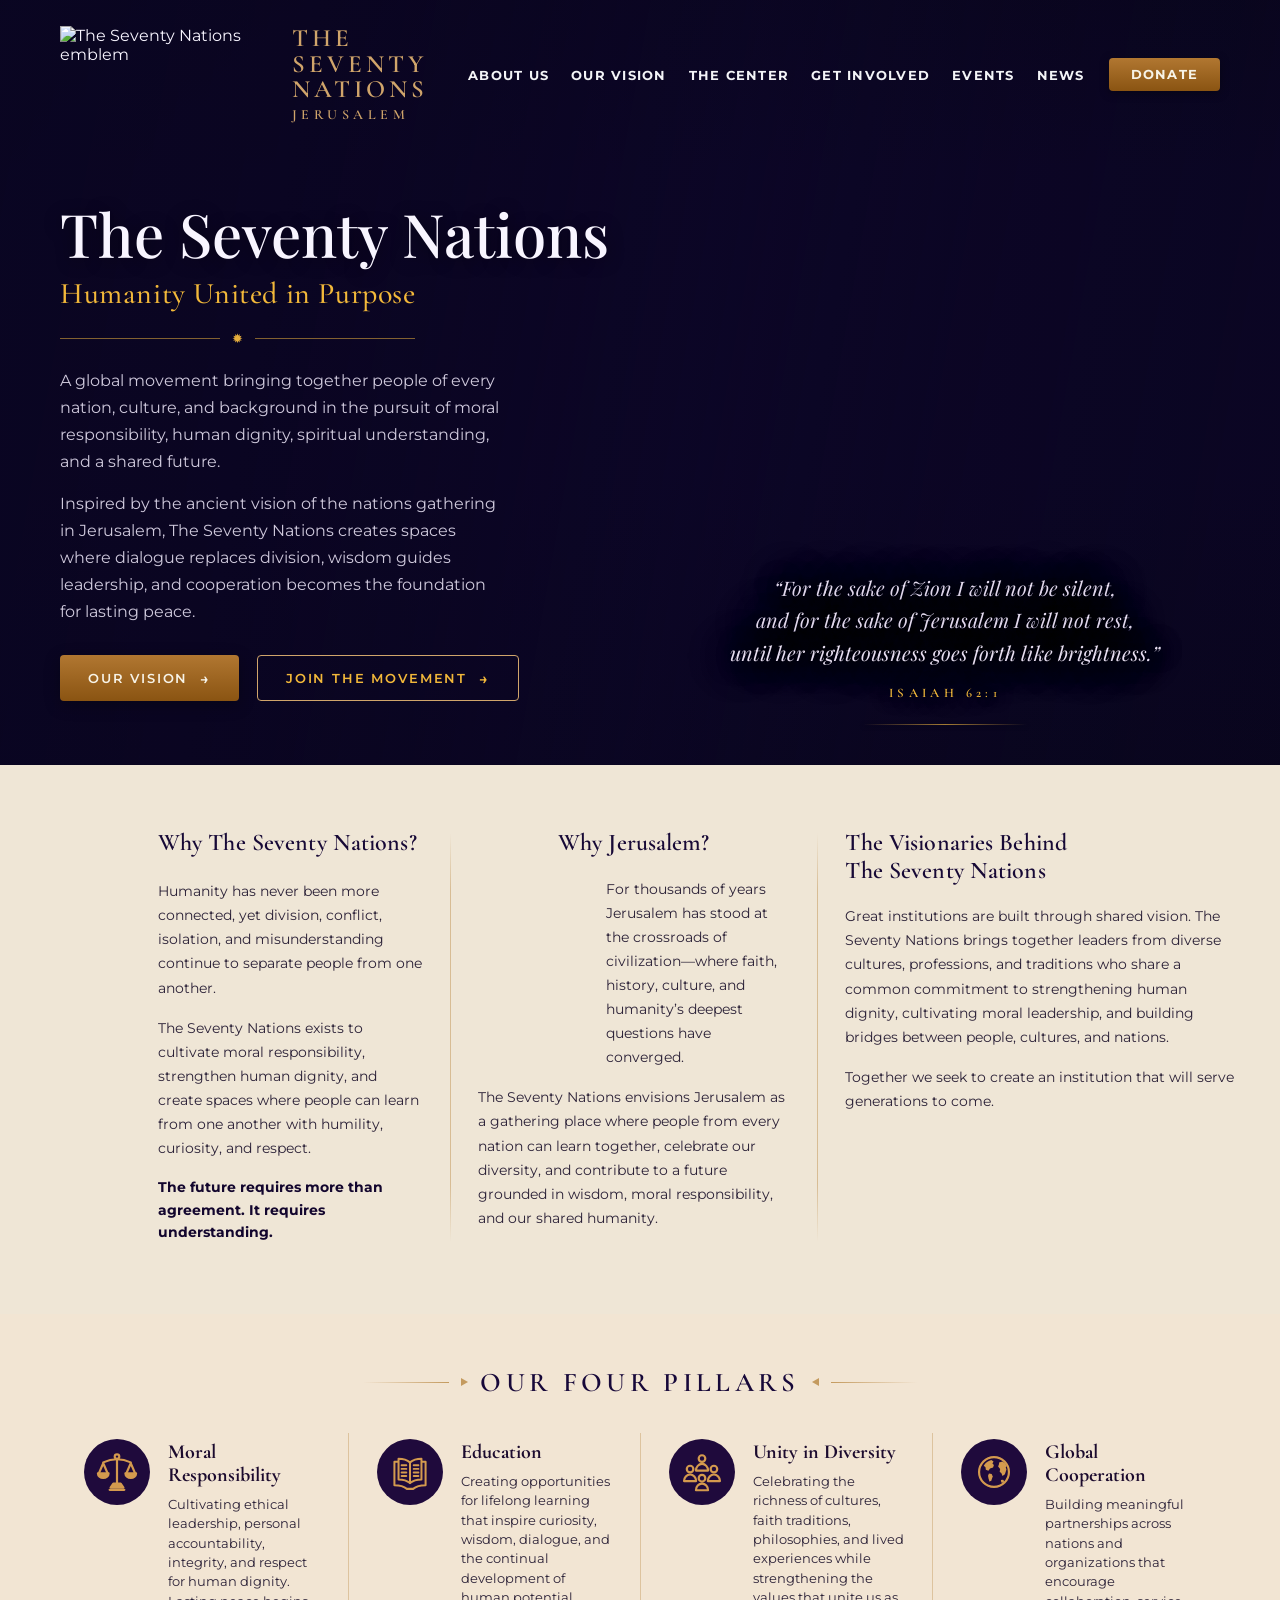
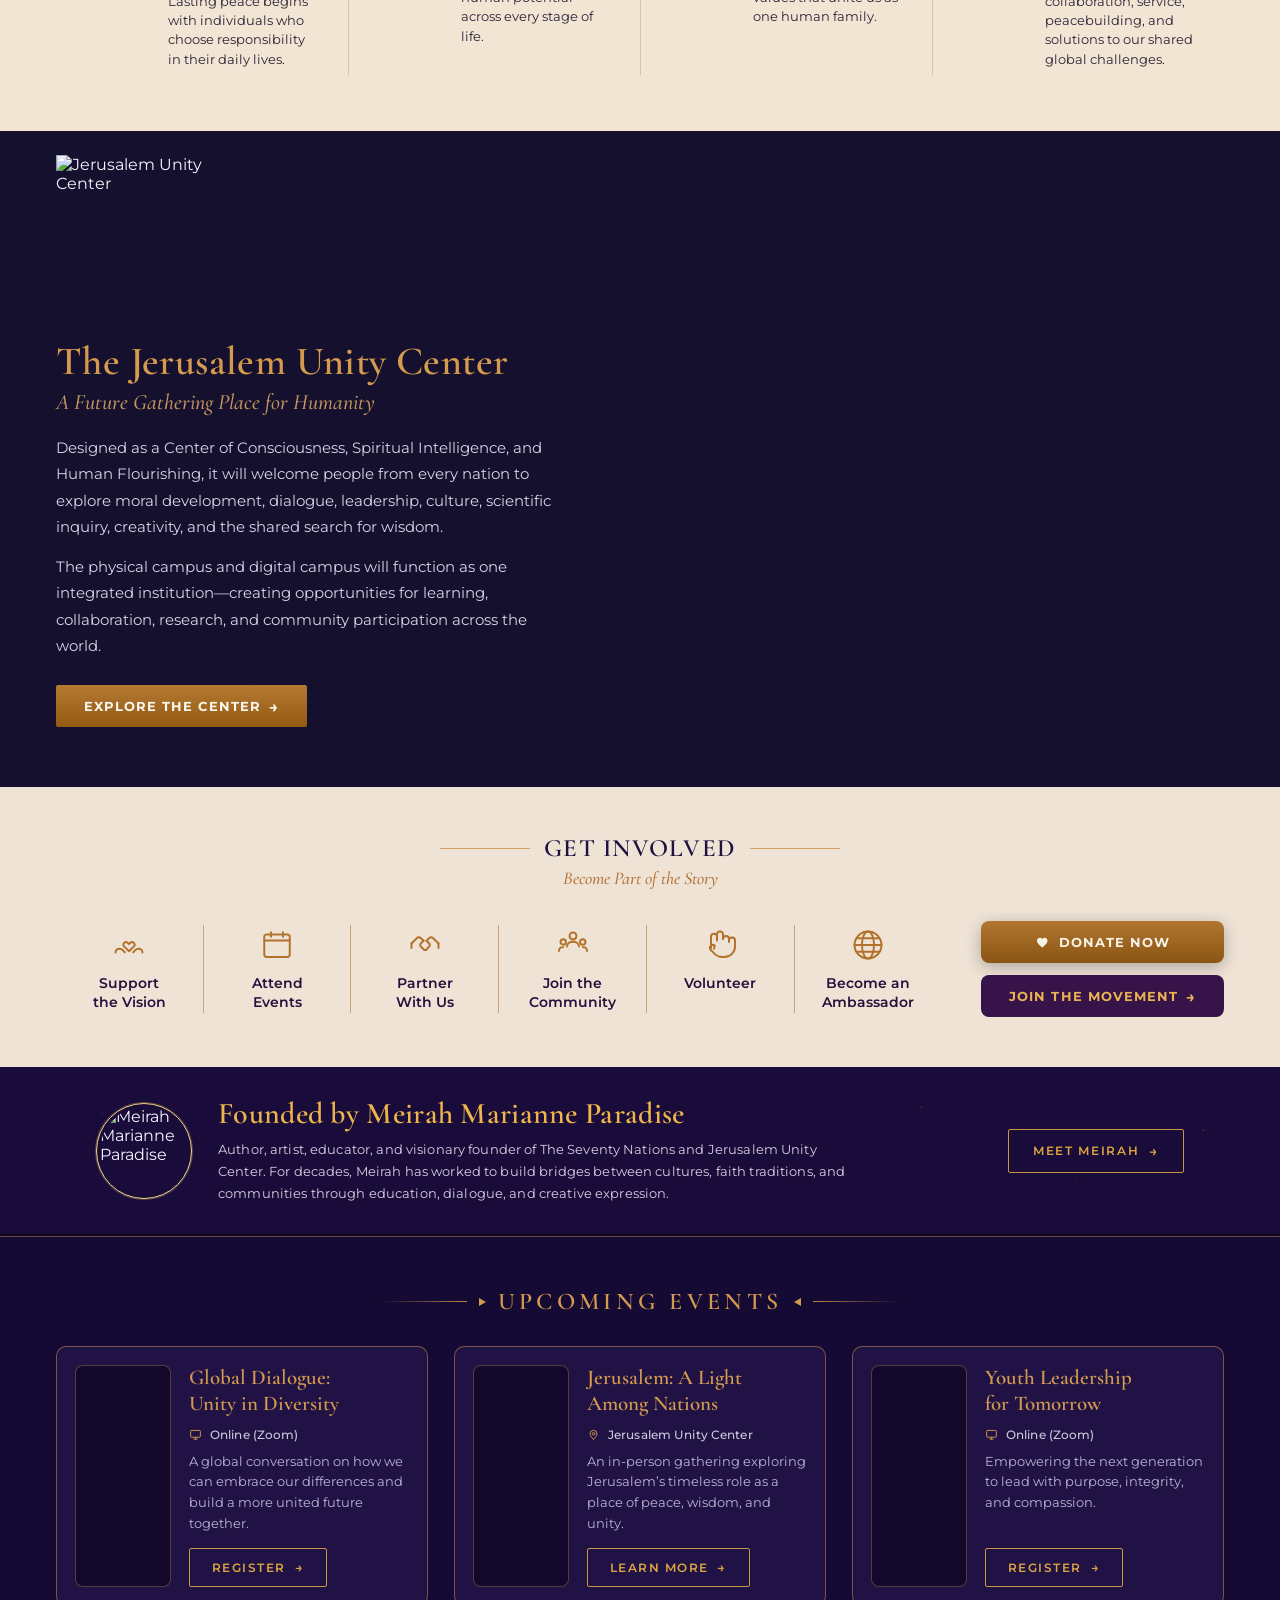
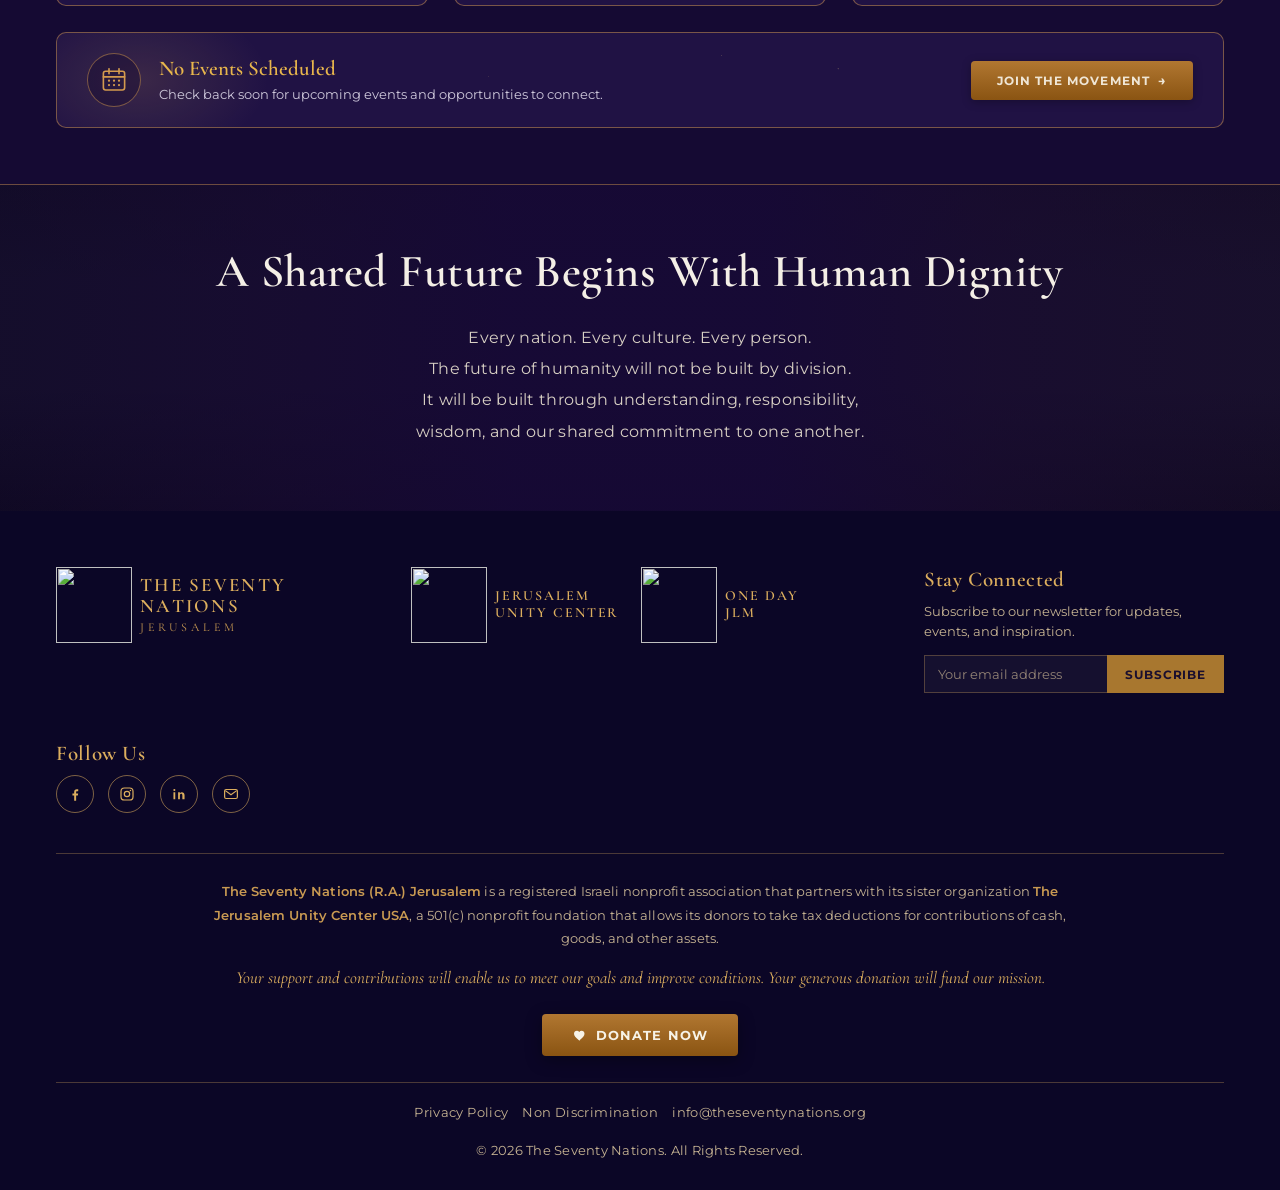
==== commit 55b25ab1: "hero: make the composition scale on desktop, not just laptop The hero layout was fixed-pixel while t" ====
--- a/index.html
+++ b/index.html
@@ -6,10 +6,10 @@
   <title>The Seventy Nations &mdash; Humanity United in Purpose</title>
 
   <!-- Favicons -->
-  <link rel="icon" href="assets/favicon.ico" sizes="any" />
-  <link rel="icon" type="image/png" sizes="32x32" href="assets/favicon-32x32.png" />
-  <link rel="icon" type="image/png" sizes="16x16" href="assets/favicon-16x16.png" />
-  <link rel="apple-touch-icon" sizes="180x180" href="assets/apple-touch-icon.png" />
+  <link rel="icon" href="https://blogger.googleusercontent.com/img/b/R29vZ2xl/AVvXsEjZDGQhnEyO5aLZjgsL33Ngkiy5SKW1MW2a8LLkzSCL7g8PgeOf7yCPahEYJpOCPJG5LdURT9QbcgQuj2tV_md4800yJr_AtqeqSbH_qCzJXRQZXLva2PTNsZ4ZHCCK-PZVGfKGtl7oCPHzekWkGPqF6TYRCn-bCkrz56kYenff03r9TB_4v0H_tUjP9mY/s1600/favicon.ico" sizes="any" />
+  <link rel="icon" type="image/png" sizes="32x32" href="https://blogger.googleusercontent.com/img/b/R29vZ2xl/AVvXsEisaGBmIJy0YrohG5PLKxV0oo5IL90L0SnA6uUNrGgDAgikfju9TMQ3y0yhVmkgz9WuDhkZsg-pROx1q4_ggbWQZrg2-Y6T-qxAW_HrXPrrP7fSbRkvHCRcpqySS34qYNMdOjAqZkQiuo_k_OB_jk_H3luaG71MnJWUGyZBanNwQtrURcjp6abakAtxMwc/s1600/favicon-32x32.png" />
+  <link rel="icon" type="image/png" sizes="16x16" href="https://blogger.googleusercontent.com/img/b/R29vZ2xl/AVvXsEgwVSKkyvLOiknPEqtHNcucjb4M4_DDpT3xal3cpP15ssQNNY-PGFRDyQCz1cUH3zY9WOhqCQkZwxpm7f7kEDz9GuIa5m53-YAbf2J-pNQOslE8AMIvclqO6hVGNDNsOB96gQYIcIrPxkpvjj39JE4QbBnvErruIeQ8S-YFg7aRWOPZ8k1f68hToW_f8dw/s1600/favicon-16x16.png" />
+  <link rel="apple-touch-icon" sizes="180x180" href="https://blogger.googleusercontent.com/img/b/R29vZ2xl/AVvXsEh4Y8xjqS43zXMkdaj0lI-3CsCqzNXHBHEOpgE04LESNmx89t4b3a0J9gCKcw1oafl04K4FGhcOvJrHMINFit7GLJx_Q30hN4p6UUBYwUJ6BKtGHg65fX7rfXPvUVbA98nhDqBfrlBxSLLDLYTsaFMQhlRuCeRbBCabvQ3aelYHMJ_qxN3VDF4N8VhfBQk/s1600/apple-touch-icon.png" />
   <link rel="manifest" href="assets/site.webmanifest" />
   <meta name="theme-color" content="#0A0522" />
 
@@ -22,7 +22,7 @@
   <!-- ===================== HEADER ===================== -->
   <header class="site-header">
     <a class="brand" href="#home">
-      <img class="brand__emblem" src="assets/img/logo.png" alt="The Seventy Nations emblem" />
+      <img class="brand__emblem" src="https://blogger.googleusercontent.com/img/b/R29vZ2xl/AVvXsEj6cmrIv2fah0NcaOZ_yAhHMvJkCljnJnNjJfz-Fg1DMI1JphlgeQzlLCQ4DXTH46PKC9-pGJwRXwOFD9TARAK6GswcTti8fVlPQKK2iqxjq1NDc7VuI1h2ruesMkPPE-zNycK371z2WsoQhsb_8Q33gh3JZLtkIvPoikv6uJgN784uHTlxgQPFghM8nWI/s1151/updated-logo.png" alt="The Seventy Nations emblem" />
       <span class="brand__text">
         <span class="brand__title">The Seventy<br />Nations</span>
         <span class="brand__sub">Jerusalem</span>
@@ -86,7 +86,7 @@
       <div class="why__col why__col--globe">
         <h2 class="why__title why__title--globe">Why The Seventy Nations?</h2>
         <span class="why__icon why__icon--globe" aria-hidden="true">
-          <img src="assets/img/icon-seventy-nations.png" alt="">
+          <img src="https://blogger.googleusercontent.com/img/b/R29vZ2xl/AVvXsEhN6V9mRg0_dGYMA1QCydwj1x9iHjedkiGl1PGuQoqWwcHPvztMnFu6I8XK5w0-8CPWceWDb19cQ_MDkQwLwJk2VPWPZi_gPM92_YlN0UvYMsTY2ptlblQbCHQ6IT_49AlsTU29J9aalReVCNcci2EEEL0sSUq3DRQPlpZLcu862HSNd7_8DtJu3aLTzTA/s1600/why-the-seventy-nations-icon.png" alt="">
         </span>
         <div class="why__text">
           <p class="why__p">Humanity has never been more connected, yet division, conflict, isolation, and misunderstanding continue to separate people from one another.</p>
@@ -100,7 +100,7 @@
         <h2 class="why__title why__title--centered">Why Jerusalem?</h2>
         <div class="why__lede">
           <span class="why__icon why__icon--skyline" aria-hidden="true">
-            <img src="assets/img/icon-jerusalem.png" alt="">
+            <img src="https://blogger.googleusercontent.com/img/b/R29vZ2xl/AVvXsEhMPiZijha6AE1e-sJPpdfZziCCftNFH-Idf8Nl3eJdX6dWlM4h3Lby48s-7w9WwtD827I5DDoLI73r2yLRJcLeQ34tNjK3dCPQWEfdYBjFBsKDOfGKQzJ-EHBStSnK5QZkWG8pXsPQvDmjlz0LDMSQbe82xMFv8HcwUne6kg7zICeT8ehVuuP1RuI5qpc/s1600/why-jerusalem-icon.png" alt="">
           </span>
           <p class="why__p">For thousands of years Jerusalem has stood at the crossroads of civilization&mdash;where faith, history, culture, and humanity&rsquo;s deepest questions have converged.</p>
         </div>
@@ -227,7 +227,7 @@
     <div class="center__inner">
       <div class="center__panel">
         <span class="center__badge">
-          <img src="assets/img/unity-center-badge.png" alt="Jerusalem Unity Center" />
+          <img src="https://blogger.googleusercontent.com/img/b/R29vZ2xl/AVvXsEhjKQMBUb60JZM0Wrt2SCta_p66vje7-JvUeoOTaVd3KnhWupMGu_CYLWJZdoUAzC_6jL-THsWacnqP8Pk7aan-08RlqLUue2jlD5_XGHEaxpuieqQo5VEhNniSxKPvpqzjNMh1HArJzmrOkhy-UHOjd4R4Gn-AEVE3UGZnO8ga_0AL9NWmEsHzYCD0Xuw/s1600/unity-center-transparent.png" alt="Jerusalem Unity Center" />
         </span>
         <h2 class="center__title">The Jerusalem Unity Center</h2>
         <p class="center__subtitle">A Future Gathering Place for Humanity</p>
@@ -343,7 +343,7 @@
     <div class="founder__inner">
       <div class="founder__main">
         <div class="founder__photo">
-          <img src="assets/img/meirah.jpg" alt="Meirah Marianne Paradise" loading="lazy">
+          <img src="https://blogger.googleusercontent.com/img/b/R29vZ2xl/AVvXsEgCuMB9ptudJDfGJEyx44mAFV3274BaKOE7yqn5SwLHMu_GIydeoGGA5kG1JkeruTb7P5CV-HxJjbgI4vPVidcwv1zRWP0CloBTmsyDCRgjzmYI8vIjljkwTpz0ubKIA8jywRS76VAnmG75tggRHh3hNgcmzz3Eu8q6DQY_H69ZUSrQAi75-rDrpK68f_E/s1448/meirah-new-profile.png" alt="Meirah Marianne Paradise" loading="lazy">
         </div>
         <div class="founder__text">
           <h2 class="founder__title">Founded by Meirah Marianne Paradise</h2>
@@ -467,7 +467,7 @@
         <!-- 1. Brand crest -->
         <a class="footer__brand" href="https://seventynationsjerusalem.org/" target="_blank" rel="noopener noreferrer" aria-label="The Seventy Nations Jerusalem">
           <span class="footer__crest" aria-hidden="true">
-            <img src="assets/img/footer-crest.png" alt="" />
+            <img src="https://blogger.googleusercontent.com/img/b/R29vZ2xl/AVvXsEjRk20Ii42B0r_-0_64_SajlscyC_VW0MnUGutQlk_G7fDZGQ2w3GV3mu7RSpgU26ePZgDkRhEf23ckyA0jkPSrrZgCiMVPCG_fWNRfH6D_x-3Vw--9Eo6WVp7h0yGKjcYe3g-poaLg96rH0Vf4ACWia5PlqsXYdqoWggQoU-WdibtrSmEQHHqY_T-qDCU/s1600/the-seventy-nations-transparent-logo.png" alt="" />
           </span>
           <span class="footer__brand-text">
             <span class="footer__brand-name">THE SEVENTY<br>NATIONS</span>
@@ -479,13 +479,13 @@
         <div class="footer__marks">
           <a class="footer__mark" href="https://jerusalemunity.org/" target="_blank" rel="noopener noreferrer" aria-label="Jerusalem Unity Center">
             <span class="footer__mark-icon" aria-hidden="true">
-              <img src="assets/img/mark-unity-center.png" alt="" />
+              <img src="https://blogger.googleusercontent.com/img/b/R29vZ2xl/AVvXsEgF6rCVkBNGuDTEon6vMnEu966oWF-QoogEFV9t0t44H236vWMszbqq2OtGLmPvWz_GpuHCTi-2CGDECLRW_ySQbt3aJTFkO-N05GnVLsk_9fezBMYwQQ4NEMZjFce8Gt-f0H1ULOicE9ow2W_CJHLO57JO5fMjjcvnCRN2YZTTCoTp2cgxToAoC6x6iEk/s1600/jerusalem-unity-center-transparent-logo.png" alt="" />
             </span>
             <span class="footer__mark-text">JERUSALEM<br>UNITY CENTER</span>
           </a>
           <div class="footer__mark">
             <span class="footer__mark-icon" aria-hidden="true">
-              <img src="assets/img/mark-one-day-jlm.png" alt="" />
+              <img src="https://blogger.googleusercontent.com/img/b/R29vZ2xl/AVvXsEiVKgQ0-WG7R6QhOelGn-qgBws_0eLkK53u9iQZhJXvjog9_AqExm3dmnHSQ3IUQYW19LtELzTWGEYij8-sZRVsAz9cvn-eAW0nVB1IImyOVcQlRfAQR1GD8yoIHPxHECEKPPaDJQG7h2sawrkv9CCGm2BfabXKQNFcqaRRLLuGgoX2048rflj8hsiM5_Y/s1600/one-day-jlm-transparent-logo.png" alt="" />
             </span>
             <span class="footer__mark-text">ONE DAY<br>JLM</span>
           </div>
@@ -545,9 +545,7 @@
       <div class="footer__bottom">
         <nav class="footer__legal-links" aria-label="Legal">
           <a href="privacy-policy.html">Privacy Policy</a>
-          <span class="footer__legal-sep" aria-hidden="true">|</span>
-          <a href="non-discrimination-policy.html">Non-Discrimination Policy</a>
-          <span class="footer__legal-sep" aria-hidden="true">|</span>
+          <a href="non-discrimination-policy.html">Non Discrimination</a>
           <a href="mailto:info@theseventynations.org">info@theseventynations.org</a>
         </nav>
         <p class="footer__copy">&copy; 2026 The Seventy Nations. All Rights Reserved.</p>
--- a/style.css
+++ b/style.css
@@ -107,7 +107,7 @@
 }
 
 .brand__emblem {
-  height: 140px;
+  height: 96px;
   width: auto;
   display: block;
 }
@@ -184,15 +184,35 @@
 /* ===================== HERO ===================== */
 .hero {
   position: relative;
-  min-height: 600px;
+  /* the frame follows the artwork's own 2560x1393 proportion once the viewport
+     grows past a laptop. it used to be a flat 765px tall at every width, so a
+     desktop monitor scaled the picture up and sliced the sky off the top and the
+     hills off the bottom — the exact two bands the text has to sit in. below
+     ~1406px this never binds, so laptops render as before */
+  min-height: clamp(600px, 54.4vw, 1050px);
   background-color: var(--purple-deep);
-  background-image: url("assets/img/hero-bg.jpg");
-  background-image: image-set(url("assets/img/hero-bg.webp") type("image/webp"), url("assets/img/hero-bg.jpg") type("image/jpeg"));
+  background-image: url("https://blogger.googleusercontent.com/img/b/R29vZ2xl/AVvXsEi4NL5I6z4Fsqjk9rOCJm0djrOQAMzy40NzS8wkbIdkRNKZnsY7QqfdKvYnTonJQbKLfzsp5kefvJM5Okx48xs7QXwoocVxa5qgfTHYvI22n-U4d_lOocvNRO_q1N51jFpRMs3h9b6Nrf6HPSqzwm3_qiJ44S8NHMmNj-7c7CbjyrgLEtnBqooa5QmGypw/s3400/new-hero-bg-high-res.png");
   /* desktop artwork: full-bleed, centre-cropped and filled edge to edge */
   background-size: cover;
   background-position: center center;
   background-repeat: no-repeat;
   overflow: hidden;
+
+  /* the light fan leaves exactly two clear zones: the deep purple sky above and
+     left of it, and the dark hill band along the bottom. the headline takes the
+     first, the scripture takes the second, and the beams sweep diagonally
+     between them without a word laid over the light */
+  display: grid;
+  grid-template-columns: minmax(0, 580px) minmax(0, 600px);
+  justify-content: space-between;
+  align-items: start;
+  column-gap: 60px;
+  /* 202px top clearance and a 60px gutter matching the header — but past 1440px
+     the surplus width becomes side gutters instead of being handed to
+     space-between. that was the desktop failure: the headline and the scripture
+     drifted to opposite edges of a wide monitor and the middle of the
+     composition fell out, while a laptop never got wide enough to show it */
+  padding: 202px max(60px, calc((100% - 1440px) / 2)) 64px;
 }
 
 /* dark purple gradient overlay: dense left -> sunset reveal right.
@@ -217,48 +237,62 @@
       180deg,
       rgba(7, 5, 24, 0.55) 0%,
       rgba(7, 5, 24, 0) 22%,
-      rgba(7, 5, 24, 0) 78%,
-      rgba(7, 5, 24, 0.25) 100%
+      rgba(7, 5, 24, 0) 62%,
+      rgba(7, 5, 24, 0.30) 82%,
+      rgba(7, 5, 24, 0.52) 100%
     );
 }
 
-/* ---- Isaiah quote (top-right) ---- */
+/* ---- Isaiah quote (bottom-right, under the light streams) ---- */
 .hero__quote {
-  position: absolute;
-  top: 116px;
-  right: 90px;
+  position: relative;
   z-index: 3;
+  /* the quote sits first in the DOM so mobile stacks it above the headline;
+     on desktop it is pinned to the second column and dropped to the foot of the
+     row, which lands it on the dark hills *below* the light fan */
+  grid-column: 2;
+  grid-row: 1;
+  align-self: end;
+  justify-self: center;
+  max-width: 600px;
   text-align: center;
-  max-width: 460px;
-}
-
-/* soft purple pool behind the quote: the light streams in the new artwork
-   pass right under the quote's last line, so give it a localized dim halo */
+  padding: 0 10px;
+  /* no plate and no scrim: down here the artwork is already deep and dark, so
+     the scripture reads on its own. the box that used to dim the sunset was what
+     made this look bolted on */
+}
+
+/* single gold hairline under the scripture — the same ornament language as
+   .hero__rule. it sits below the caption, on the dark hills: above the text it
+   ran parallel to the hazy ridge line and read as a second horizon */
 .hero__quote::before {
   content: "";
   position: absolute;
-  z-index: -1;
-  inset: -46px -70px -52px;
-  background: radial-gradient(
-    closest-side,
-    rgba(10, 5, 34, 0.45),
-    rgba(10, 5, 34, 0.24) 55%,
-    rgba(10, 5, 34, 0) 100%
+  bottom: -24px;
+  left: 32%;
+  right: 32%;
+  height: 1px;
+  background: linear-gradient(
+    90deg,
+    rgba(229, 173, 60, 0) 0%,
+    rgba(229, 173, 60, 0.7) 50%,
+    rgba(229, 173, 60, 0) 100%
   );
+  box-shadow: 0 1px 4px rgba(7, 5, 24, 0.85);
 }
 
 .hero__quote blockquote {
   font-family: "Playfair Display", serif;
   font-style: italic;
   font-weight: 400;
-  font-size: 21px;
-  line-height: 1.55;
+  font-size: 20px;
+  line-height: 1.62;
   color: var(--quote-text);
-  text-shadow: 0 2px 10px rgba(7, 5, 24, 0.9), 0 0 28px rgba(7, 5, 24, 0.7);
+  text-shadow: 0 2px 10px rgba(7, 5, 24, 0.95), 0 0 26px rgba(7, 5, 24, 0.85), 0 0 52px rgba(7, 5, 24, 0.6);
 }
 
 .hero__quote figcaption {
-  margin-top: 14px;
+  margin-top: 16px;
   font-family: "Cormorant Garamond", serif;
   font-weight: 600;
   font-size: 13px;
@@ -272,12 +306,11 @@
 .hero__content {
   position: relative;
   z-index: 3;
-  max-width: 620px;
-  /* top padding clears the absolutely-positioned header (26px pad + 140px logo) */
-  padding: 202px 60px 64px;
+  grid-column: 1;
+  grid-row: 1;
   display: flex;
   flex-direction: column;
-  justify-content: center;
+  align-items: flex-start;
 }
 
 .hero__title {
@@ -306,6 +339,7 @@
   display: flex;
   align-items: center;
   gap: 12px;
+  width: 100%;
   max-width: 355px;
   margin: 20px 0 22px;
 }
@@ -356,6 +390,7 @@
   font-size: 13px;
   letter-spacing: 0.14em;
   text-transform: uppercase;
+  white-space: nowrap;
   padding: 14px 28px;
   border-radius: 4px;
   transition: all 0.22s ease;
@@ -390,10 +425,14 @@
   .site-header { padding: 18px 32px; }
   .main-nav { gap: 24px; }
   .main-nav__list { gap: 22px; }
-  .hero__quote { top: 110px; right: 32px; max-width: 360px; }
-  .hero__quote blockquote { font-size: 18px; }
-  .hero__content { padding-left: 32px; padding-right: 32px; }
+  .hero { grid-template-columns: minmax(0, 1fr) minmax(0, 400px); column-gap: 36px; padding: 200px 32px 72px; }
+  /* a wider track still honours the three hand-set lines. that keeps the block
+     short, so bottom-aligning it can't grow the text back up into the beams —
+     and it rides a little lower to stay on the dark hills */
+  .hero__quote { max-width: 400px; margin-bottom: -28px; }
+  .hero__quote blockquote { font-size: 17px; }
   .hero__title { font-size: 54px; }
+  .hero__lede { max-width: 640px; }
 }
 
 /* Compact header for laptops/tablets so the full nav never overflows.
@@ -402,7 +441,7 @@
 @media (max-width: 1200px) {
   .site-header { padding: 16px 28px; }
   .brand { gap: 12px; }
-  .brand__emblem { height: 124px; }
+  .brand__emblem { height: 84px; }
   .brand__title { font-size: 20px; }
   .brand__sub { font-size: 11.5px; letter-spacing: 0.26em; }
   .main-nav { gap: 16px; }
@@ -415,6 +454,53 @@
   html, body { overflow-x: hidden; }
 }
 
+/* ==== TABLET / SMALL LAPTOP (max-width: 980px) — hero stacks ====
+   Two columns get too cramped to hold the headline and the scripture side by
+   side, so the hero collapses to one centred column (still on the landscape
+   artwork; the portrait swap happens at 768px). */
+@media (max-width: 980px) {
+  .hero {
+    grid-template-columns: minmax(0, 1fr);
+    justify-items: center;
+    row-gap: 30px;
+    padding: 176px 32px 74px;
+    /* stacked, the hero is tall and narrow, so cover centre-crops the wide
+       artwork down to empty sky — bias downward to keep the cityscape,
+       light streams and sun in frame */
+    background-position: 50% 64%;
+  }
+  /* single column, so DOM order rules: scripture first, headline block below */
+  .hero__quote {
+    grid-column: 1;
+    grid-row: 1;
+    max-width: 540px;
+    padding: 34px 30px 36px;
+    /* stacked: no fan to duck under, so drop the drop-down nudge */
+    margin-bottom: 0;
+  }
+  .hero__quote blockquote { font-size: 19px; }
+  .hero__content {
+    grid-column: 1;
+    grid-row: 2;
+    align-items: center;
+    text-align: center;
+  }
+  .hero__rule { margin-left: auto; margin-right: auto; }
+  .hero__lede { max-width: 580px; }
+  .hero__actions { justify-content: center; }
+
+  /* the left-to-right gradient assumes a left-aligned column; stacked and
+     centred, the copy needs an even scrim top-to-bottom instead */
+  .hero__overlay {
+    background: linear-gradient(
+      180deg,
+      rgba(7, 5, 24, 0.82) 0%,
+      rgba(9, 6, 30, 0.52) 30%,
+      rgba(10, 5, 34, 0.48) 62%,
+      rgba(7, 5, 24, 0.82) 100%
+    );
+  }
+}
 
 /* ============ MOBILE — header + hero (max-width: 768px) ============ */
 @media (max-width: 768px) {
@@ -424,16 +510,19 @@
   .site-header { padding: 14px 20px; }
   .main-nav__list { display: none; }
   .brand { gap: 12px; }
-  .brand__emblem { height: 110px; }
+  .brand__emblem { height: 76px; }
   .brand__title { font-size: 20px; }
   .brand__sub { font-size: 12px; letter-spacing: 0.28em; }
   .btn-donate { font-size: 12px; padding: 10px 18px; }
 
   /* ---- Hero ---- */
   .hero {
+    /* drop the desktop two-column grid: portrait stacks quote over content */
+    display: block;
+    padding: 0;
+    min-height: 0;
     /* dedicated portrait hero image for mobile (Blogger-hosted) */
-    background-image: url("assets/img/hero-bg-mobile.jpg");
-    background-image: image-set(url("assets/img/hero-bg-mobile.webp") type("image/webp"), url("assets/img/hero-bg-mobile.jpg") type("image/jpeg"));
+    background-image: url("https://blogger.googleusercontent.com/img/b/R29vZ2xl/AVvXsEg-D6vkF-QtPQBS9PPBN4foF_q2hVCd1gcTlBkb0Dztcc-wVvM8EN22MDaX0goE76bdbpFgFnJ4wKayedxv5-sS_V0RvUvXo8zxMUl7TtTsE3PrK5tn39NTJml-9rjIVFSTqxmhFVzUkXuAOBZ30D3McHj8oaMcRmrkmUHisaEMMcnK3y9tCa4M8MGXn_I/s1600/163937.png");
     background-size: cover;
     background-repeat: no-repeat;
     background-position: center center;
@@ -457,9 +546,10 @@
     padding: 134px 24px 0;
     text-align: center;
   }
-  /* mobile's full-width top gradient band already dims the sky behind the
-     quote; the desktop halo would mis-anchor on a static element anyway */
-  .hero__quote::before { display: none; }
+  /* the desktop gold hairlines need a positioned box to anchor to, and the
+     portrait crop reads cleaner without them */
+  .hero__quote::before,
+  .hero__quote::after { display: none; }
   .hero__quote blockquote {
     font-size: 17px;
     line-height: 1.6;
@@ -495,8 +585,7 @@
    =================================================================== */
 .why {
   background-color: var(--s2-cream);
-  background-image: url("assets/img/section-2-bg.jpg");
-  background-image: image-set(url("assets/img/section-2-bg.webp") type("image/webp"), url("assets/img/section-2-bg.jpg") type("image/jpeg"));
+  background-image: url("https://blogger.googleusercontent.com/img/b/R29vZ2xl/AVvXsEi1LHtQC4E_SnVtRTOgN7QDzzv9Kumhd3_F9W_SwOtO0kIj0i9fObipxiHm5nFpg3s6EOD8PE0PThUWUCU2wPEIkK4wINwZ9UzpY3Dpn0RjczalmcxQV4hbTJgBfne0yuzoAlm2hDzluIEQmsCAUTBVP2Ecbg-duQHD2_I2GiCt-zSHTq2mJBkBGt75o6w/s3200/section-2-bg.png");
   background-size: cover;
   background-position: center;
   background-repeat: no-repeat;
@@ -690,8 +779,7 @@
 
 .pillars {
   background-color: var(--pl-cream);            /* fallback while image loads */
-  background-image: url("assets/img/section-3-bg.jpg");
-  background-image: image-set(url("assets/img/section-3-bg.webp") type("image/webp"), url("assets/img/section-3-bg.jpg") type("image/jpeg"));
+  background-image: url("https://blogger.googleusercontent.com/img/b/R29vZ2xl/AVvXsEjk-TBZ-FDo7P4cRRoeENEI_0sEIfzJ1zZCCvH31x2jbxpOg6x10TtYfQ_GDQOQkCnp4j6Y9oNpuTwjW9Ubtn0_zXXqnuPMjvue-m2QicKuXf_Y_57cfLfk76v8ZfK2PRbeo1FLq87JTG_sZ0LMl23WotH7zVRIEHPB884Y1asOL7Q6N4C2taz3AlyyBCk/s3200/section-3-bg.png");
   background-size: cover;
   background-position: center;
   background-repeat: no-repeat;
@@ -847,15 +935,7 @@
       rgba(20,16,46,0.92) 38%,
       rgba(20,16,46,0.45) 52%,
       rgba(20,16,46,0) 66%),
-    url("assets/img/section-4-bg.jpg");
-  background-image:
-    linear-gradient(to right,
-      var(--s3-navy) 0%,
-      var(--s3-navy) 26%,
-      rgba(20,16,46,0.92) 38%,
-      rgba(20,16,46,0.45) 52%,
-      rgba(20,16,46,0) 66%),
-    image-set(url("assets/img/section-4-bg.webp") type("image/webp"), url("assets/img/section-4-bg.jpg") type("image/jpeg"));
+    url("https://blogger.googleusercontent.com/img/b/R29vZ2xl/AVvXsEiiMxuN3UaURP5X2hJS028hD2Abb87xIdOyC5E6DxS0NL6jk_2XWWG3fh3Sims-SGJS3W9dkJjbh8GsD3Ci6KoenR2st0EgavvYPo1ibVswJzsfdYhtEb9HpbGSQmNI9AIHzXBk372HbIBuXFl-RRKQgExruR2QOfOdvqzeWHPM9_Rd-hd0ujTKcYhQeuk/s3200/section-4-bg.png");
   background-repeat: no-repeat, no-repeat;
   background-position: center, right center;
   background-size: cover, cover;
@@ -948,13 +1028,7 @@
         var(--s3-navy) 0%,
         rgba(20,16,46,0.9) 50%,
         rgba(20,16,46,0.55) 100%),
-      url("assets/img/section-4-bg.jpg");
-    background-image:
-      linear-gradient(to right,
-        var(--s3-navy) 0%,
-        rgba(20,16,46,0.9) 50%,
-        rgba(20,16,46,0.55) 100%),
-      image-set(url("assets/img/section-4-bg.webp") type("image/webp"), url("assets/img/section-4-bg.jpg") type("image/jpeg"));
+      url("https://blogger.googleusercontent.com/img/b/R29vZ2xl/AVvXsEiiMxuN3UaURP5X2hJS028hD2Abb87xIdOyC5E6DxS0NL6jk_2XWWG3fh3Sims-SGJS3W9dkJjbh8GsD3Ci6KoenR2st0EgavvYPo1ibVswJzsfdYhtEb9HpbGSQmNI9AIHzXBk372HbIBuXFl-RRKQgExruR2QOfOdvqzeWHPM9_Rd-hd0ujTKcYhQeuk/s3200/section-4-bg.png");
   }
   .center__inner { padding: 22px 32px 52px; }
   .center__panel { max-width: 560px; }
@@ -970,13 +1044,7 @@
         rgba(20, 16, 46, 0.94) 0%,
         rgba(20, 16, 46, 0.86) 40%,
         rgba(20, 16, 46, 0.66) 100%),
-      url("assets/img/section-4-bg.jpg");
-    background-image:
-      linear-gradient(180deg,
-        rgba(20, 16, 46, 0.94) 0%,
-        rgba(20, 16, 46, 0.86) 40%,
-        rgba(20, 16, 46, 0.66) 100%),
-      image-set(url("assets/img/section-4-bg.webp") type("image/webp"), url("assets/img/section-4-bg.jpg") type("image/jpeg"));
+      url("https://blogger.googleusercontent.com/img/b/R29vZ2xl/AVvXsEiiMxuN3UaURP5X2hJS028hD2Abb87xIdOyC5E6DxS0NL6jk_2XWWG3fh3Sims-SGJS3W9dkJjbh8GsD3Ci6KoenR2st0EgavvYPo1ibVswJzsfdYhtEb9HpbGSQmNI9AIHzXBk372HbIBuXFl-RRKQgExruR2QOfOdvqzeWHPM9_Rd-hd0ujTKcYhQeuk/s3200/section-4-bg.png");
     /* building's glass dome centres at ~73% of the source width; frame it
        so the lit facade fills the tall crop instead of the empty sky left of it */
     background-position: center, 73% center;
@@ -996,8 +1064,7 @@
 /* ===================== SECTION 4 — GET INVOLVED ===================== */
 .involve {
   background-color: var(--s4-cream);
-  background-image: url("assets/img/section-5-bg.jpg");
-  background-image: image-set(url("assets/img/section-5-bg.webp") type("image/webp"), url("assets/img/section-5-bg.jpg") type("image/jpeg"));
+  background-image: url("https://blogger.googleusercontent.com/img/b/R29vZ2xl/AVvXsEh3c0mGlns-gD84hcFS6qMF95u8Ig3eI1Gtu9uzl8jn3OFMsZDQchKgGAkfuTEH_-Vb24GEyLa--QXDdXvPviHL8zKGFoaqqLwmXsZXpHxGCs3_6es9QEip8ns8TbQ1AvAa24AurEMSyaTulTOo4PPA9b5YQ7K5GJwoAnLZ52jek8QyO8ic4oiVGwDgM5w/s1600/section4-bg-high-res.jpg");
   background-size: cover;
   background-position: center;
   background-repeat: no-repeat;
@@ -1179,8 +1246,7 @@
    =================================================================== */
 .founder {
   background-color: #1A0C3A;                     /* navy fallback while image loads */
-  background-image: url("assets/img/events-bg.jpg");
-  background-image: image-set(url("assets/img/events-bg.webp") type("image/webp"), url("assets/img/events-bg.jpg") type("image/jpeg"));
+  background-image: url("https://blogger.googleusercontent.com/img/b/R29vZ2xl/AVvXsEi_OA2FRx_u7fRa9Ts4jV_RyKtV5EzwcXqu-ob2fOsJkmIcijiBINyabIqSS5nkmG4HAnc2yp3SqxU1DRNnEUAfVqagT8LDnP6kac91CWIsYcJaNODhK5PWOBCzZ2Zhn3Qtux2RrQ3hYuq3xMr9gw6o-79HNWoS_9dm5dOKoPLQ5LsPBPD9chzNZ-S-Lc0/s3636/events-section-bg.png");
   background-size: cover;
   background-position: center;
   background-repeat: no-repeat;
@@ -1324,8 +1390,7 @@
 
 .events {
   background-color: #150A33;                 /* navy fallback while image loads */
-  background-image: url("assets/img/events-bg.jpg");
-  background-image: image-set(url("assets/img/events-bg.webp") type("image/webp"), url("assets/img/events-bg.jpg") type("image/jpeg"));
+  background-image: url("https://blogger.googleusercontent.com/img/b/R29vZ2xl/AVvXsEi_OA2FRx_u7fRa9Ts4jV_RyKtV5EzwcXqu-ob2fOsJkmIcijiBINyabIqSS5nkmG4HAnc2yp3SqxU1DRNnEUAfVqagT8LDnP6kac91CWIsYcJaNODhK5PWOBCzZ2Zhn3Qtux2RrQ3hYuq3xMr9gw6o-79HNWoS_9dm5dOKoPLQ5LsPBPD9chzNZ-S-Lc0/s3636/events-section-bg.png");
   background-size: cover;
   background-position: center;
   background-repeat: no-repeat;
@@ -1406,12 +1471,9 @@
   background-position: center;
   background-repeat: no-repeat;
 }
-.events__tile--dialogue { background-image: url("assets/img/event-unity-in-diversity.jpg");
- background-image: image-set(url("assets/img/event-unity-in-diversity.webp") type("image/webp"), url("assets/img/event-unity-in-diversity.jpg") type("image/jpeg")); }
-.events__tile--jerusalem { background-image: url("assets/img/event-a-light-among-nations.jpg");
- background-image: image-set(url("assets/img/event-a-light-among-nations.webp") type("image/webp"), url("assets/img/event-a-light-among-nations.jpg") type("image/jpeg")); }
-.events__tile--youth { background-image: url("assets/img/event-youth-leadership.jpg");
- background-image: image-set(url("assets/img/event-youth-leadership.webp") type("image/webp"), url("assets/img/event-youth-leadership.jpg") type("image/jpeg")); }
+.events__tile--dialogue { background-image: url("https://blogger.googleusercontent.com/img/b/R29vZ2xl/AVvXsEhrStZ83H1lsBWMojlUMGdn3uR2rcUwlN3EXaHLR9GHBZbMT-BahSspmB8y9wArg-9PuqnKQu6vXCheKyCsEW8h_hov9X6PDc4Dnq7KwgAvW8rp5uJRQj3F9fAnlL-ExIkjX21JlvN7MNJwQLQegA9TUkPkUW141JG4u-kS5VKI-5kv97kJVUeuWNXrxQ8/s1600/unity-in-diversity.jpeg"); }
+.events__tile--jerusalem { background-image: url("https://blogger.googleusercontent.com/img/b/R29vZ2xl/AVvXsEiyouWPcgjnrFlXzPYQ62o1ZMHwvhEqafzdTXED2YuY_zRrDmOCCAqqm9vNhYty8PjaMcRLuVt1o1kTQzElO9OfkOnQxP0pWGdG_yvsy5lQubRyENYCht278UgJVf_WXfvrVQ68nb_p9O6mg17KeUJniXy4iYnVKPLS0j8i3RlooGZ5WfymC6u0Jdup73I/s1600/a-light-among-nations.jpeg"); }
+.events__tile--youth { background-image: url("https://blogger.googleusercontent.com/img/b/R29vZ2xl/AVvXsEgxaDdX5zoL4Nfkixrlh46lfOTZ-1-UwLfJtAxy_fYBTshFfADzrQACjs9Ix5P4qzaPuBA6av9BrXRCzmWqQH6CP9yZreSX26MK1zbNS9w80uwBdU0bGTYiMb9cv-bYXYKTjv0t64oCISnFLQnC0ZLMnL8VS_OLJRzN3P4nzp4Lj3uVwz7LXLvGZ1Ckq4g/s1600/youth-leadership-for-tommorow.jpeg"); }
 
 .events__body {
   flex: 1 1 auto;
@@ -1618,21 +1680,7 @@
       rgba(10, 4, 28, 0) 30%,
       rgba(8, 4, 26, 0) 62%,
       rgba(8, 4, 26, 0.55) 100%),
-    url("assets/img/last-section-bg.jpg");
-  background-image:
-    linear-gradient(to right,
-      rgba(22, 8, 38, 0.28) 0%,
-      rgba(25, 10, 50, 0.62) 22%,
-      rgba(23, 9, 54, 0.87) 40%,
-      rgba(23, 9, 54, 0.87) 60%,
-      rgba(28, 12, 48, 0.62) 78%,
-      rgba(36, 15, 40, 0.28) 100%),
-    linear-gradient(to bottom,
-      rgba(10, 4, 28, 0.25) 0%,
-      rgba(10, 4, 28, 0) 30%,
-      rgba(8, 4, 26, 0) 62%,
-      rgba(8, 4, 26, 0.55) 100%),
-    image-set(url("assets/img/last-section-bg.webp") type("image/webp"), url("assets/img/last-section-bg.jpg") type("image/jpeg"));
+    url("https://blogger.googleusercontent.com/img/b/R29vZ2xl/AVvXsEjoR5nIg8ogRXwC5jTgizFBdva82-zZYgGyh-vUB3fjOAGp0IYcIBeBFZo4MH0cYGiXr9hVMNotZxr1j_GZZWSeshgH44IXCMhzZ4UJpMfTDqPGslgl6CXb0s0q2qYQqpZxtzQevQDOl8Y1HpYcrVrkrd16DDdqiUoDAWwHV-neqMh_nZAxEhQ8uta1JEw/s3200/last-section-bg.png");
   background-position: center, center, center;
   background-size: cover, cover, cover;
   background-repeat: no-repeat, no-repeat, no-repeat;
@@ -1675,13 +1723,7 @@
         rgba(16, 6, 34, 0.68) 0%,
         rgba(23, 9, 54, 0.80) 50%,
         rgba(10, 4, 28, 0.86) 100%),
-      url("assets/img/last-section-bg.jpg");
-    background-image:
-      linear-gradient(180deg,
-        rgba(16, 6, 34, 0.68) 0%,
-        rgba(23, 9, 54, 0.80) 50%,
-        rgba(10, 4, 28, 0.86) 100%),
-      image-set(url("assets/img/last-section-bg.webp") type("image/webp"), url("assets/img/last-section-bg.jpg") type("image/jpeg"));
+      url("https://blogger.googleusercontent.com/img/b/R29vZ2xl/AVvXsEjoR5nIg8ogRXwC5jTgizFBdva82-zZYgGyh-vUB3fjOAGp0IYcIBeBFZo4MH0cYGiXr9hVMNotZxr1j_GZZWSeshgH44IXCMhzZ4UJpMfTDqPGslgl6CXb0s0q2qYQqpZxtzQevQDOl8Y1HpYcrVrkrd16DDdqiUoDAWwHV-neqMh_nZAxEhQ8uta1JEw/s3200/last-section-bg.png");
     background-position: center, center;
     background-size: cover, cover;
     background-repeat: no-repeat, no-repeat;
@@ -1697,8 +1739,7 @@
    =================================================================== */
 .footer {
   background-color: var(--ft-navy);
-  background-image: url("assets/img/footer-bg.jpg");
-  background-image: image-set(url("assets/img/footer-bg.webp") type("image/webp"), url("assets/img/footer-bg.jpg") type("image/jpeg"));
+  background-image: url("https://blogger.googleusercontent.com/img/b/R29vZ2xl/AVvXsEh7mCeLyCYrEzgAAuyoKvuX9nDxxJMmXkKt5iCVIAC7fCy0y6TBaO1L0vW0RerU0S18E9E6PtCrr80Cuxyu3PC7Eh9my0w1-LAvBs_cLH9bBkVWq4p5pzC-oz3Z2SUrWfyC6DiSePblUxvEOrVRwBYcfjhdyCKOvEMt7xCpOgVfDgrGVpCpaZZwqKzyJeo/s1942/footer-bg.png");
   background-position: center bottom;
   background-size: cover;
   background-repeat: no-repeat;
@@ -1927,24 +1968,38 @@
 @media (max-width: 768px) {
   .footer { background-position: center bottom; background-size: cover; background-repeat: no-repeat; }
   .footer__inner { padding: 44px 22px 24px; }
-  /* logos keep the 2-column grid — brand crest + Unity Center on the first
-     row, One Day JLM alone on the second — but each row is centered;
-     newsletter and social span full width and keep their alignment */
+  /* logos run over two rows — brand crest + Unity Center share row one, each
+     centred in its own half; One Day JLM takes row two on its own, centred on
+     the full width. Newsletter and social span both columns below.
+     minmax(0, 1fr), NOT 1fr: plain `1fr` is `minmax(auto, 1fr)`, and that auto
+     floor is raised to the widest item's min-content — the subscribe row
+     (email input + SUBSCRIBE button) forced the track wider than the footer,
+     so the centred logos sat centred on an overflowing track. */
   .footer__top {
     display: grid;
-    grid-template-columns: 1fr 1fr;
+    grid-template-columns: minmax(0, 1fr) minmax(0, 1fr);
     justify-items: start;
     text-align: left;
     gap: 30px 16px;
   }
   .footer__marks { display: contents; }
-  /* each logo unit stacked and centered in its cell; the row-two logo spans
-     both columns so it centers under the row-one pair */
-  .footer__brand { flex-direction: column; align-items: center; gap: 6px; justify-self: center; text-align: center; }
+  /* each logo unit stacked and centred within whatever it spans */
+  .footer__brand,
+  .footer__mark {
+    flex-direction: column;
+    align-items: center;
+    justify-self: center;
+    text-align: center;
+  }
+  /* the second mark (One Day JLM) drops to row two and centres across both
+     columns. Matched by sibling order, NOT :last-of-type — the two marks are
+     an <a> and a <div>, so :last-of-type matches both of them. */
+  .footer__mark + .footer__mark { grid-column: 1 / -1; }
+  .footer__brand { gap: 6px; }
+  .footer__mark { gap: 4px; }
   .footer__brand-text { align-items: center; }
-  .footer__crest { width: 84px; height: 84px; }
-  .footer__mark { flex-direction: column; align-items: center; gap: 4px; justify-self: center; text-align: center; }
-  .footer__mark:last-of-type { grid-column: 1 / -1; }
+  /* crest matches the mark icons so all three artwork boxes align */
+  .footer__crest { width: 76px; height: 76px; }
   /* all three footer wordmarks share one size so the row reads balanced */
   .footer__brand-name,
   .footer__mark-text { font-size: 15px; line-height: 1.2; letter-spacing: 0.12em; }
@@ -1970,13 +2025,20 @@
   .footer__legal + .footer__bottom { margin-top: 24px; padding-top: 20px; }
   .footer__copy { font-size: 12.5px; }
 }
+/* Very narrow phones: the two row-one logos get only a ~132px column each, and
+   "UNITY CENTER" fills 128.6px of it. Ease the wordmarks down a step so they
+   keep clear of one another even if Cormorant falls back to a wider serif. */
+@media (max-width: 380px) {
+  .footer__brand-name,
+  .footer__mark-text { font-size: 13px; letter-spacing: 0.1em; }
+}
 
 /* ===================================================================
    SMALL PHONES (max-width: 480px) — tighter type + padding scale
    =================================================================== */
 @media (max-width: 480px) {
   .site-header { padding: 12px 16px; }
-  .brand__emblem { height: 98px; }
+  .brand__emblem { height: 66px; }
   .brand__title { font-size: 18px; }
   .brand__sub { font-size: 11px; }
   .btn-donate { font-size: 11.5px; padding: 9px 15px; }
@@ -2046,10 +2108,7 @@
   background-color: #140A31;
   background-image:
     linear-gradient(180deg, rgba(15, 7, 40, 0.88), rgba(13, 6, 34, 0.94)),
-    url("assets/img/events-bg.jpg");
-  background-image:
-    linear-gradient(180deg, rgba(15, 7, 40, 0.88), rgba(13, 6, 34, 0.94)),
-    image-set(url("assets/img/events-bg.webp") type("image/webp"), url("assets/img/events-bg.jpg") type("image/jpeg"));
+    url("https://blogger.googleusercontent.com/img/b/R29vZ2xl/AVvXsEirnPfcwOyKawYx76BBgeoOj4rStebXQaRy37vNAmFBbcB4B-SO2kd35WAIipNPTs9OXGtrF3ReXz6s_4KAKlUR6buarHwnNPMWFkzn4KR356llzN4QMPlnaBW4HmPEf6j_rrYT1b4bqvSA6rIXE28fJ_AwqiHj_BkEOmuqPLvZQ5Yg8btcgVEhbsp7o2E/s1600/events-bg-high-res.jpg");
   background-size: cover;
   background-position: center;
   border: 1px solid rgba(212, 154, 78, 0.5);
@@ -2256,7 +2315,7 @@
   .jm-modal__close { top: 10px; right: 12px; }
 }
 
-/* ---- footer contact / legal link row ---- */
+/* ---- footer contact link row ---- */
 .footer__legal-links {
   display: flex;
   flex-wrap: wrap;
@@ -2274,5 +2333,4 @@
   transition: color 0.2s ease;
 }
 .footer__legal-links a:hover { color: var(--ft-gold); }
-.footer__legal-sep { color: var(--ft-line); font-size: 12px; }
 .footer__bottom { flex-direction: column; gap: 10px; }
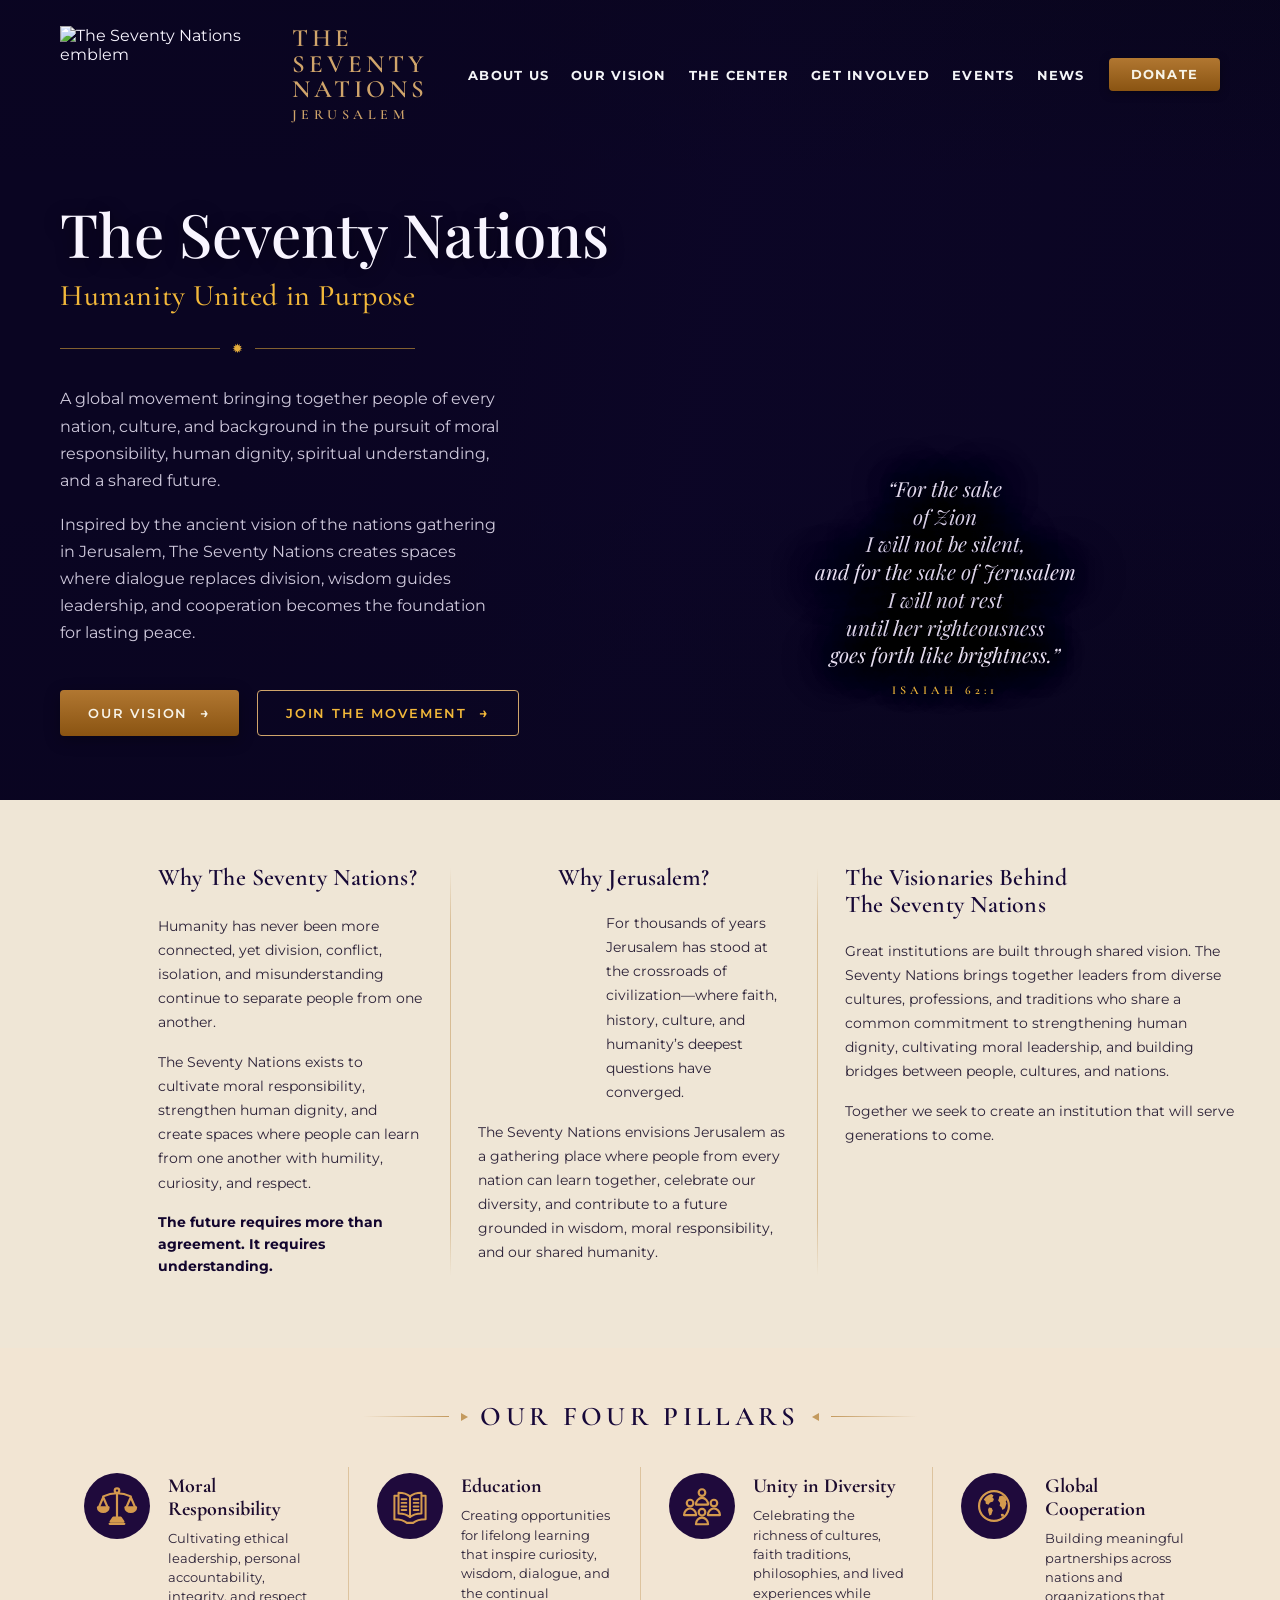
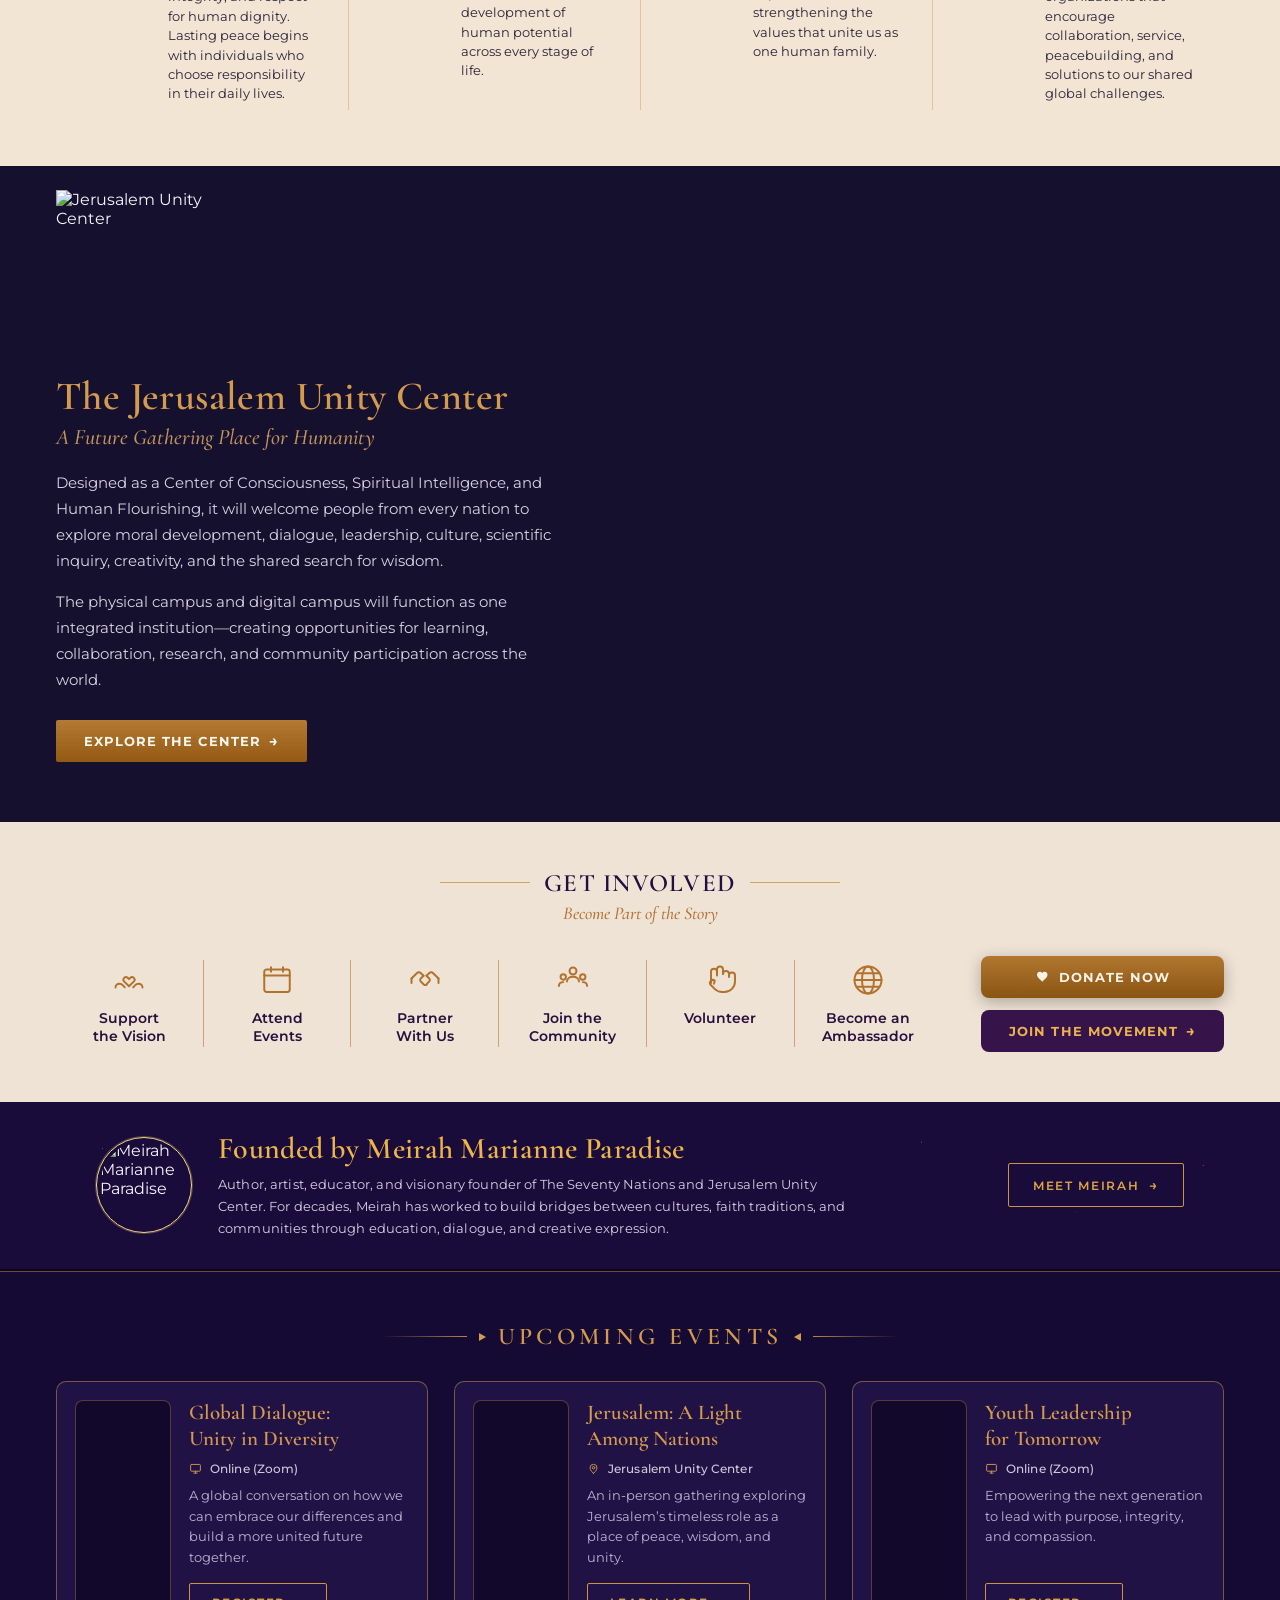
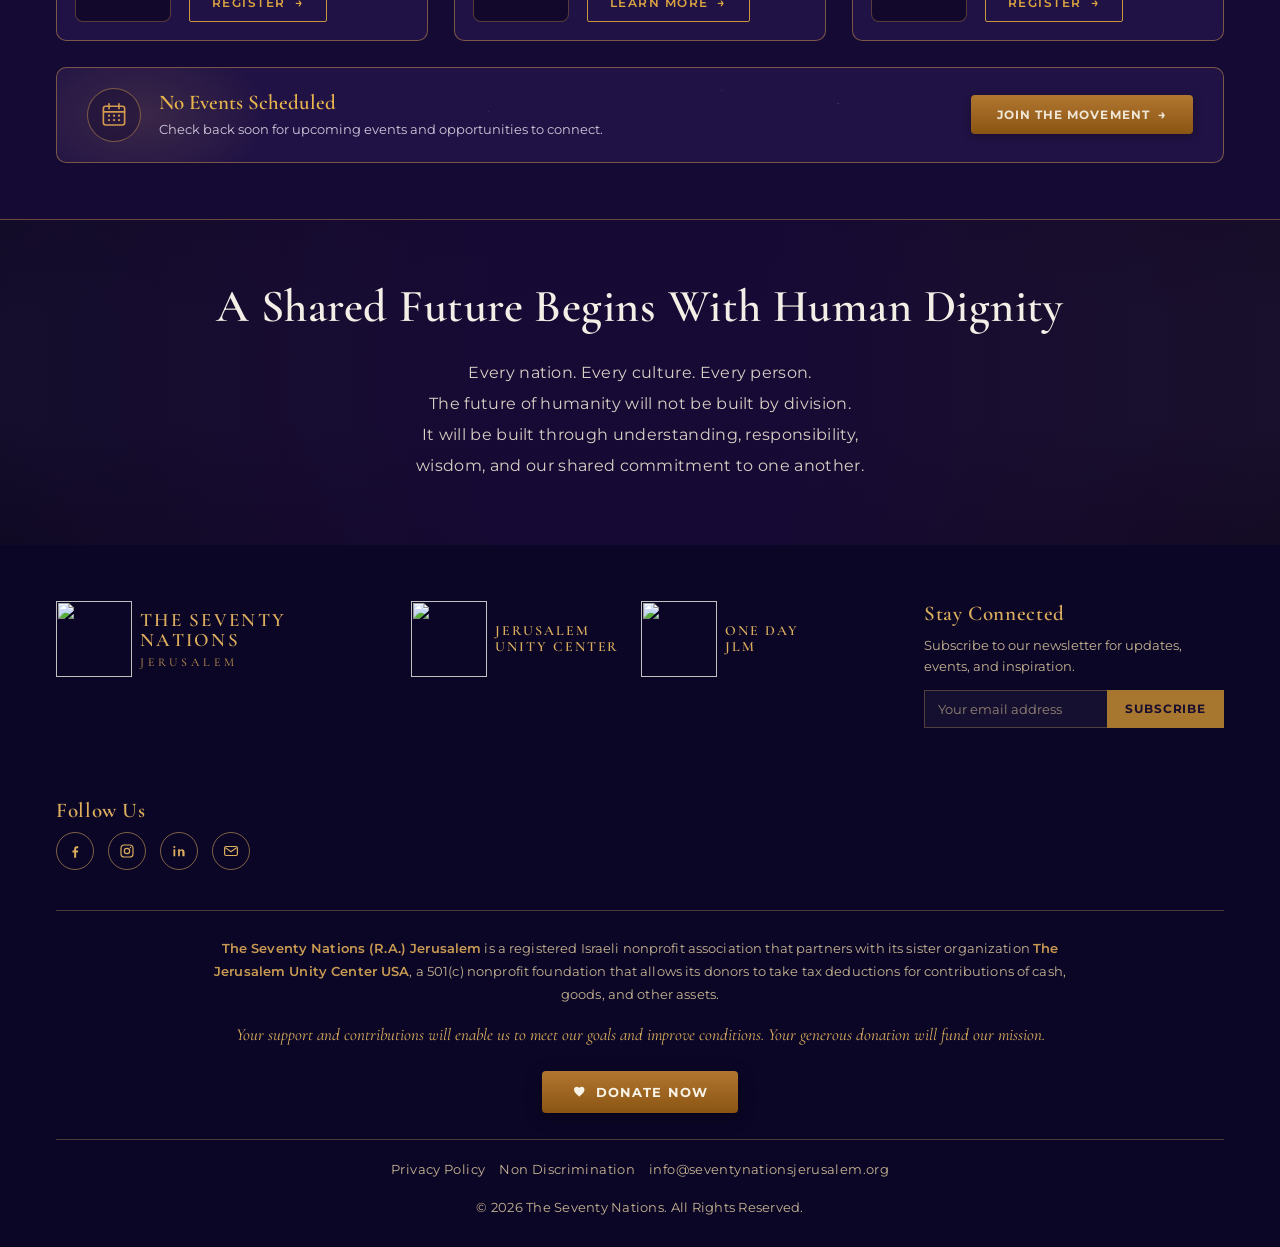
==== commit d9c5ec17: "Point donate buttons to new site, wire up newsletter/contact forms Redirect every Donate CTA (nav, G" ====
--- a/index.html
+++ b/index.html
@@ -39,7 +39,7 @@
         <li><a href="#events">Events</a></li>
         <li><a href="#">News</a></li>
       </ul>
-      <a class="btn-donate" href="https://theseventynations.org/donate-now/">Donate</a>
+      <a class="btn-donate" href="https://jerusalemunity.org/donate.html">Donate</a>
     </nav>
   </header>
 
@@ -48,10 +48,17 @@
     <div class="hero__overlay"></div>
 
     <figure class="hero__quote">
+      <!-- hand-set line breaks, one phrase per centred line. this is the client's
+           own layout: it turns the scripture from a wide three-line slab into a
+           narrow tapered column that tucks in underneath the light streams -->
       <blockquote>
-        &ldquo;For the sake of Zion I will not be silent,<br />
-        and for the sake of Jerusalem I will not rest,<br />
-        until her righteousness goes forth like brightness.&rdquo;
+        &ldquo;For the sake<br />
+        of Zion<br />
+        I will not be silent,<br />
+        and for the sake of Jerusalem<br />
+        I will not rest<br />
+        until her righteousness<br />
+        goes forth like brightness.&rdquo;
       </blockquote>
       <figcaption>Isaiah 62:1</figcaption>
     </figure>
@@ -327,7 +334,7 @@
         </ul>
 
         <div class="involve__actions">
-          <a class="involve__donate" href="https://theseventynations.org/donate-now/">
+          <a class="involve__donate" href="https://jerusalemunity.org/donate.html">
             <svg class="donate-heart" viewBox="0 0 24 24" fill="currentColor" aria-hidden="true"><path d="M12 20.3l-1.4-1.3C6 14.9 3.2 12.3 3.2 9.1 3.2 6.5 5.2 4.5 7.8 4.5c1.5 0 2.9.7 3.8 1.8.9-1.1 2.3-1.8 3.8-1.8 2.6 0 4.6 2 4.6 4.6 0 3.2-2.8 5.8-7.4 9.9L12 20.3Z"/></svg>
             Donate Now
           </a>
@@ -495,10 +502,15 @@
         <div class="footer__connect">
           <h3 class="footer__label">Stay Connected</h3>
           <p class="footer__connect-text">Subscribe to our newsletter for updates,<br> events, and inspiration.</p>
-          <div class="footer__subscribe">
-            <input class="footer__input" type="email" placeholder="Your email address" aria-label="Your email address" />
-            <button class="footer__sub-btn" type="button">SUBSCRIBE</button>
-          </div>
+          <form class="footer__subscribe" data-juc-newsletter novalidate>
+            <input class="footer__input" type="email" name="email" placeholder="Your email address" aria-label="Your email address" required />
+            <button class="footer__sub-btn" type="submit">SUBSCRIBE</button>
+            <div class="jm-hp" aria-hidden="true">
+              <label>Leave this field empty
+                <input type="text" name="website" tabindex="-1" autocomplete="off" />
+              </label>
+            </div>
+          </form>
         </div>
 
         <!-- 4. Follow Us -->
@@ -514,7 +526,7 @@
             <a class="footer__social-btn" href="https://www.linkedin.com/in/meirah-marianne-paradise-b34072191/" target="_blank" rel="noopener noreferrer" aria-label="LinkedIn">
               <svg viewBox="0 0 24 24" width="16" height="16" fill="currentColor"><path d="M7 9.5H4.6V19H7V9.5ZM5.8 5.3a1.4 1.4 0 1 0 0 2.8 1.4 1.4 0 0 0 0-2.8ZM19.4 19v-5.2c0-2.8-1.5-4.1-3.5-4.1a3 3 0 0 0-2.7 1.5V9.5H10.8c0 .7 0 9.5 0 9.5h2.4v-5.3c0-.3 0-.6.1-.8.2-.5.7-1.1 1.6-1.1 1.1 0 1.6.9 1.6 2.1V19h2.3Z"/></svg>
             </a>
-            <a class="footer__social-btn" href="mailto:info@theseventynations.org" aria-label="Email">
+            <a class="footer__social-btn" href="mailto:info@seventynationsjerusalem.org" aria-label="Email">
               <svg viewBox="0 0 24 24" width="16" height="16" fill="none" stroke="currentColor" stroke-width="1.6"><rect x="3.5" y="6" width="17" height="12" rx="2"/><path d="m4.5 7.5 7.5 5.5 7.5-5.5"/></svg>
             </a>
           </div>
@@ -535,7 +547,7 @@
           Your support and contributions will enable us to meet our goals and improve conditions.
           Your generous donation will fund our mission.
         </p>
-        <a class="footer__donate" href="https://theseventynations.org/donate-now/">
+        <a class="footer__donate" href="https://jerusalemunity.org/donate.html">
           <svg class="donate-heart" viewBox="0 0 24 24" fill="currentColor" aria-hidden="true"><path d="M12 20.3l-1.4-1.3C6 14.9 3.2 12.3 3.2 9.1 3.2 6.5 5.2 4.5 7.8 4.5c1.5 0 2.9.7 3.8 1.8.9-1.1 2.3-1.8 3.8-1.8 2.6 0 4.6 2 4.6 4.6 0 3.2-2.8 5.8-7.4 9.9L12 20.3Z"/></svg>
           Donate Now
         </a>
@@ -546,7 +558,7 @@
         <nav class="footer__legal-links" aria-label="Legal">
           <a href="privacy-policy.html">Privacy Policy</a>
           <a href="non-discrimination-policy.html">Non Discrimination</a>
-          <a href="mailto:info@theseventynations.org">info@theseventynations.org</a>
+          <a href="mailto:info@seventynationsjerusalem.org">info@seventynationsjerusalem.org</a>
         </nav>
         <p class="footer__copy">&copy; 2026 The Seventy Nations. All Rights Reserved.</p>
       </div>
@@ -632,8 +644,9 @@
             <span>I agree to be contacted by The Seventy Nations Jerusalem Foundation regarding programs, events, and opportunities. <span class="jm-req">*</span></span>
           </label>
 
-          <!-- BACKEND (final step): reCAPTCHA widget goes here + POST submission
-               to the foundation email / secure storage before showing the thanks view. -->
+          <input type="hidden" name="subject" value="Join the Movement — New Inquiry" />
+
+          <p class="jm-form__status" aria-live="polite" hidden></p>
 
           <button class="jm-submit" type="submit">Submit Inquiry <span class="jm-submit__arrow">&rarr;</span></button>
         </form>
@@ -649,6 +662,7 @@
     </div>
   </div>
 
+  <script src="forms.js"></script>
   <script>
     (function () {
       var modal = document.getElementById('join-modal');
@@ -696,19 +710,44 @@
         el.addEventListener('click', close);
       });
 
+      var submitBtn = form.querySelector('.jm-submit');
+      var statusEl = form.querySelector('.jm-form__status');
+
       form.addEventListener('submit', function (e) {
         e.preventDefault();
         // honeypot: a real user never fills this — silently drop if present
         var hp = form.querySelector('input[name="website"]');
         if (hp && hp.value) { close(); return; }
-        // NOTE (final step): send the form data to the foundation email / secure
-        // storage and verify reCAPTCHA here before showing the thank-you view.
-        formView.hidden = true;
-        thanksView.hidden = false;
-        dialog.scrollTop = 0;
-        form.reset();
-        var cb = thanksView.querySelector('[data-jm-close]');
-        if (cb) cb.focus();
+
+        if (!window.JUC_FORMS || !window.JUC_FORMS.hasKey()) {
+          if (statusEl) {
+            statusEl.textContent = 'This form is temporarily unavailable. Please email us directly.';
+            statusEl.hidden = false;
+          }
+          return;
+        }
+
+        if (submitBtn) submitBtn.disabled = true;
+        if (statusEl) { statusEl.hidden = true; statusEl.textContent = ''; }
+
+        window.JUC_FORMS.send(form, {
+          subject: 'Join the Movement — New Inquiry',
+          fromName: 'The Seventy Nations Jerusalem — Website'
+        }).then(function () {
+          formView.hidden = true;
+          thanksView.hidden = false;
+          dialog.scrollTop = 0;
+          form.reset();
+          var cb = thanksView.querySelector('[data-jm-close]');
+          if (cb) cb.focus();
+        }).catch(function () {
+          if (statusEl) {
+            statusEl.textContent = 'Something went wrong sending your inquiry. Please try again or email us directly.';
+            statusEl.hidden = false;
+          }
+        }).finally(function () {
+          if (submitBtn) submitBtn.disabled = false;
+        });
       });
     })();
   </script>
--- a/style.css
+++ b/style.css
@@ -188,8 +188,12 @@
      grows past a laptop. it used to be a flat 765px tall at every width, so a
      desktop monitor scaled the picture up and sliced the sky off the top and the
      hills off the bottom — the exact two bands the text has to sit in. below
-     ~1406px this never binds, so laptops render as before */
-  min-height: clamp(600px, 54.4vw, 1050px);
+     ~1406px this never binds, so laptops render as before.
+     the upper bound used to be a flat 1050px, which quietly brought the crop back
+     above ~2100px and pushed the light back down over the scripture. it now keeps
+     creeping up on very wide monitors so the dark band under the fan never gets
+     shorter than the verse that has to sit in it */
+  min-height: clamp(600px, 54.4vw, max(1200px, 42vw));
   background-color: var(--purple-deep);
   background-image: url("https://blogger.googleusercontent.com/img/b/R29vZ2xl/AVvXsEi4NL5I6z4Fsqjk9rOCJm0djrOQAMzy40NzS8wkbIdkRNKZnsY7QqfdKvYnTonJQbKLfzsp5kefvJM5Okx48xs7QXwoocVxa5qgfTHYvI22n-U4d_lOocvNRO_q1N51jFpRMs3h9b6Nrf6HPSqzwm3_qiJ44S8NHMmNj-7c7CbjyrgLEtnBqooa5QmGypw/s3400/new-hero-bg-high-res.png");
   /* desktop artwork: full-bleed, centre-cropped and filled edge to edge */
@@ -254,48 +258,56 @@
   grid-row: 1;
   align-self: end;
   justify-self: center;
-  max-width: 600px;
+  /* wider than the old 460: the verse is set large now, and its longest line
+     ("and for the sake of Jerusalem") has to stay on one line — the client's
+     seven-line shape breaks the moment a line wraps */
+  max-width: 560px;
   text-align: center;
   padding: 0 10px;
+  /* the clear wedge runs from the city out to the sun, and its underside climbs
+     to the right — far more room than the thin strip of hills we were using.
+     the block is bottom-anchored so it grows upward into that wedge.
+     it used to hang off the very hem of the frame (-44px), which pinned the
+     composition to the floor and left a dead band under the buttons opposite it.
+     lifted clear of the hem now, into the open air between the ridge and the
+     beams: the offset is in vw because the frame is 54.4vw tall, so this keeps
+     the same spot on the artwork at every desktop width */
+  margin-bottom: clamp(24px, 3vw, 64px);
   /* no plate and no scrim: down here the artwork is already deep and dark, so
      the scripture reads on its own. the box that used to dim the sunset was what
      made this look bolted on */
 }
 
-/* single gold hairline under the scripture — the same ornament language as
-   .hero__rule. it sits below the caption, on the dark hills: above the text it
-   ran parallel to the hazy ridge line and read as a second horizon */
-.hero__quote::before {
-  content: "";
-  position: absolute;
-  bottom: -24px;
-  left: 32%;
-  right: 32%;
-  height: 1px;
-  background: linear-gradient(
-    90deg,
-    rgba(229, 173, 60, 0) 0%,
-    rgba(229, 173, 60, 0.7) 50%,
-    rgba(229, 173, 60, 0) 100%
-  );
-  box-shadow: 0 1px 4px rgba(7, 5, 24, 0.85);
-}
+/* no gold hairline any more. the verse is set as a tapered column now, and a flat
+   rule ruled straight across its foot cancelled exactly the shape the client asked
+   for — the gold small-caps attribution is ornament enough */
+.hero__quote::before { content: none; }
 
 .hero__quote blockquote {
   font-family: "Playfair Display", serif;
   font-style: italic;
   font-weight: 400;
-  font-size: 20px;
-  line-height: 1.62;
+  /* the hero frame is 54.4vw tall, so the wedge under the fan grows with the
+     viewport — the verse scales with it and keeps the same share of that wedge at
+     every width instead of overflowing it on a laptop. sized up by about a third
+     from the first pass: at 1440 this reads 23px against a 60px headline, which
+     is what makes the two halves of the composition balance */
+  font-size: clamp(19px, 1.62vw, 30px);
+  /* tighter leading than a paragraph wants: this is set as verse now, and seven
+     lines have to live where three used to */
+  line-height: 1.34;
   color: var(--quote-text);
-  text-shadow: 0 2px 10px rgba(7, 5, 24, 0.95), 0 0 26px rgba(7, 5, 24, 0.85), 0 0 52px rgba(7, 5, 24, 0.6);
+  /* deeper glow than before. set this large the verse reaches up past the hill
+     ridge into the lit haze, so each line carries its own pool of shadow */
+  text-shadow: 0 2px 12px rgba(7, 5, 24, 0.98), 0 0 30px rgba(7, 5, 24, 0.92), 0 0 64px rgba(7, 5, 24, 0.72);
 }
 
 .hero__quote figcaption {
-  margin-top: 16px;
+  margin-top: 14px;
   font-family: "Cormorant Garamond", serif;
   font-weight: 600;
-  font-size: 13px;
+  /* scaled with the verse so the attribution keeps its proportion to it */
+  font-size: clamp(12px, 0.86vw, 15px);
   letter-spacing: 0.34em;
   text-transform: uppercase;
   color: var(--gold);
@@ -311,6 +323,11 @@
   display: flex;
   flex-direction: column;
   align-items: flex-start;
+  /* take the whole height of the row rather than sitting at the top of it, and
+     centre the block inside it. top-anchored, every pixel the frame gained over
+     the copy piled up in one place — the empty stretch under the buttons */
+  align-self: stretch;
+  justify-content: center;
 }
 
 .hero__title {
@@ -330,7 +347,12 @@
   font-size: 30px;
   letter-spacing: 0.02em;
   color: var(--gold);
-  margin-top: 10px;
+  /* the four gaps down this column (here, either side of the rule, and above the
+     buttons) all open with the viewport now. centring alone only splits the
+     surplus height between top and bottom; letting the rhythm breathe with the
+     frame is what actually closes it, and it does so without touching a single
+     type size — the headline still has to stay on one line in its track */
+  margin-top: clamp(10px, 0.9vw, 18px);
 }
 
 /* mockup ornament: thin gold line — sun/star burst — thin gold line,
@@ -341,7 +363,7 @@
   gap: 12px;
   width: 100%;
   max-width: 355px;
-  margin: 20px 0 22px;
+  margin: clamp(20px, 2.2vw, 44px) 0 clamp(22px, 2.4vw, 48px);
 }
 
 .hero__rule::before,
@@ -372,13 +394,13 @@
   max-width: 440px;
 }
 
-.hero__lede + .hero__lede { margin-top: 14px; }
+.hero__lede + .hero__lede { margin-top: clamp(14px, 1.3vw, 26px); }
 
 /* ---- Buttons ---- */
 .hero__actions {
   display: flex;
   gap: 18px;
-  margin-top: 30px;
+  margin-top: clamp(30px, 3.4vw, 68px);
 }
 
 .btn {
@@ -425,14 +447,25 @@
   .site-header { padding: 18px 32px; }
   .main-nav { gap: 24px; }
   .main-nav__list { gap: 22px; }
-  .hero { grid-template-columns: minmax(0, 1fr) minmax(0, 400px); column-gap: 36px; padding: 200px 32px 72px; }
-  /* a wider track still honours the three hand-set lines. that keeps the block
-     short, so bottom-aligning it can't grow the text back up into the beams —
-     and it rides a little lower to stay on the dark hills */
-  .hero__quote { max-width: 400px; margin-bottom: -28px; }
-  .hero__quote blockquote { font-size: 17px; }
+  .hero { grid-template-columns: minmax(0, 1fr) minmax(0, 400px); column-gap: 36px; padding: 200px 32px 40px; }
+  /* smaller and lower than the desktop setting. seven lines are ~190px tall and
+     the dark band down here is barely wider than that, so the verse has to give
+     back both leading and a few points of size to stay off the beams */
+  /* same lift as the desktop rule, but a fixed one: below 1100 the frame is held
+     at a flat 780px (see the min-width:981 rule under this), so a vw offset would
+     keep shrinking against a height that no longer moves */
+  .hero__quote { max-width: 380px; margin-bottom: 56px; }
+  .hero__quote blockquote { font-size: 16px; }
   .hero__title { font-size: 54px; }
   .hero__lede { max-width: 640px; }
+}
+
+/* small laptops still in the two-column hero (981-1100px). here 54.4vw is only
+   ~600px, so the frame was sized by its own content at ~711px — short enough that
+   the light floor landed 40px *inside* the scripture. a hard 780px floor buys the
+   band back. scoped so the stacked layouts below 980px keep their own heights */
+@media (min-width: 981px) and (max-width: 1100px) {
+  .hero { min-height: 780px; }
 }
 
 /* Compact header for laptops/tablets so the full nav never overflows.
@@ -552,10 +585,12 @@
   .hero__quote::after { display: none; }
   .hero__quote blockquote {
     font-size: 17px;
-    line-height: 1.6;
+    line-height: 1.45;
     text-shadow: 0 2px 12px rgba(7, 5, 24, 1), 0 0 30px rgba(7, 5, 24, 0.95), 0 0 56px rgba(7, 5, 24, 0.8);
   }
-  .hero__quote blockquote br { display: none; }
+  /* the hand-set breaks stay on down here too: the longest line is ~210px, so it
+     clears a 320px phone, and letting it reflow instead just wrapped it into more
+     lines than the client's layout uses anyway */
   .hero__quote figcaption { margin-top: 12px; font-size: 12px; }
   .hero__content {
     max-width: none;
@@ -1869,6 +1904,16 @@
   cursor: pointer;
 }
 .footer__sub-btn:hover { filter: brightness(1.07); }
+.footer__sub-btn:disabled { opacity: 0.6; cursor: default; }
+.footer__sub-status {
+  margin: 8px 0 0;
+  font-family: "Montserrat", sans-serif;
+  font-size: 12px;
+  color: var(--ft-muted);
+  min-height: 14px;
+}
+.footer__sub-status.is-success { color: var(--ft-gold); }
+.footer__sub-status.is-error { color: #E08A6B; }
 
 /* 4. Follow Us */
 .footer__social { display: flex; gap: 14px; }
@@ -2259,6 +2304,13 @@
 }
 .jm-consent a:hover { color: var(--gold-soft); }
 
+.jm-form__status {
+  margin: 14px 0 0;
+  font-family: "Montserrat", sans-serif;
+  font-size: 13px;
+  color: #E08A6B;
+}
+
 /* ---- submit ---- */
 .jm-submit {
   display: inline-flex;
@@ -2282,6 +2334,7 @@
   transition: filter 0.2s ease, transform 0.2s ease;
 }
 .jm-submit:hover { filter: brightness(1.08); transform: translateY(-1px); }
+.jm-submit:disabled { opacity: 0.6; cursor: default; transform: none; }
 .jm-submit__arrow { font-size: 15px; line-height: 1; }
 .jm-submit--ghost {
   width: auto;
